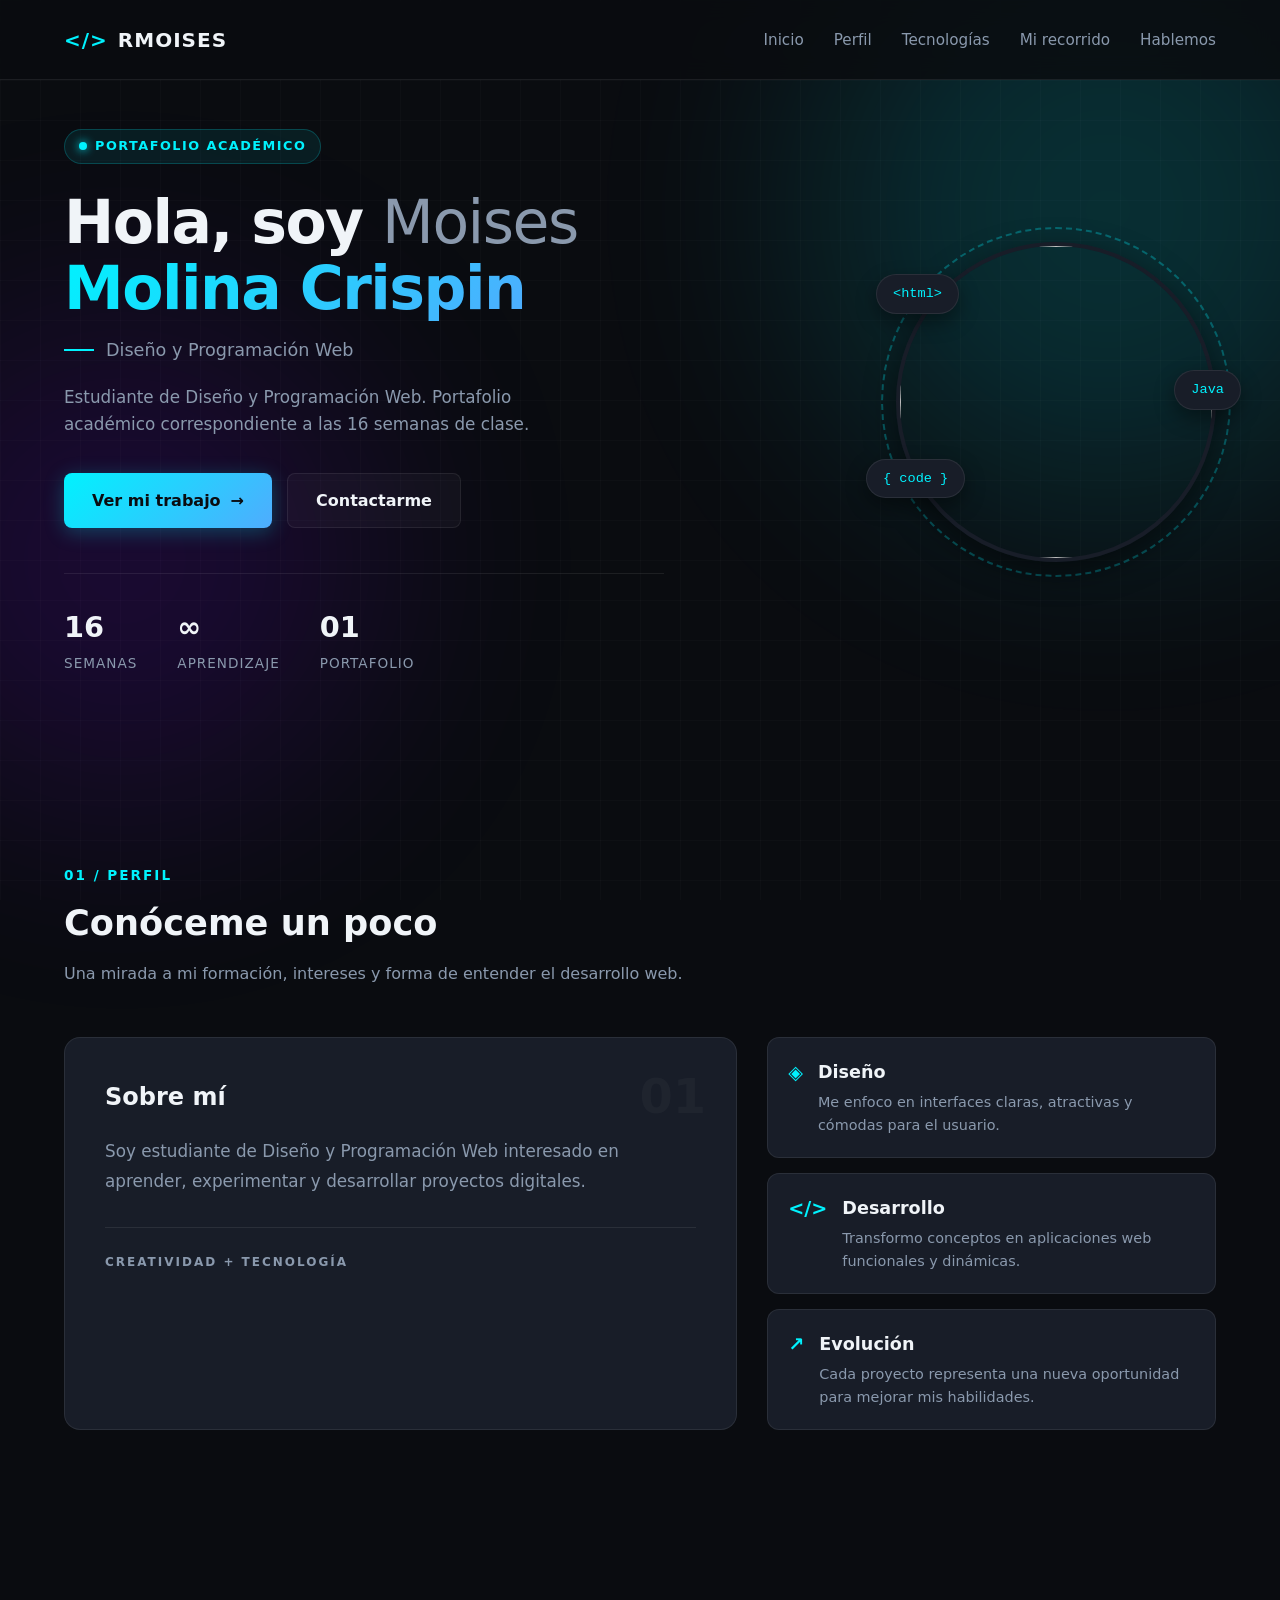
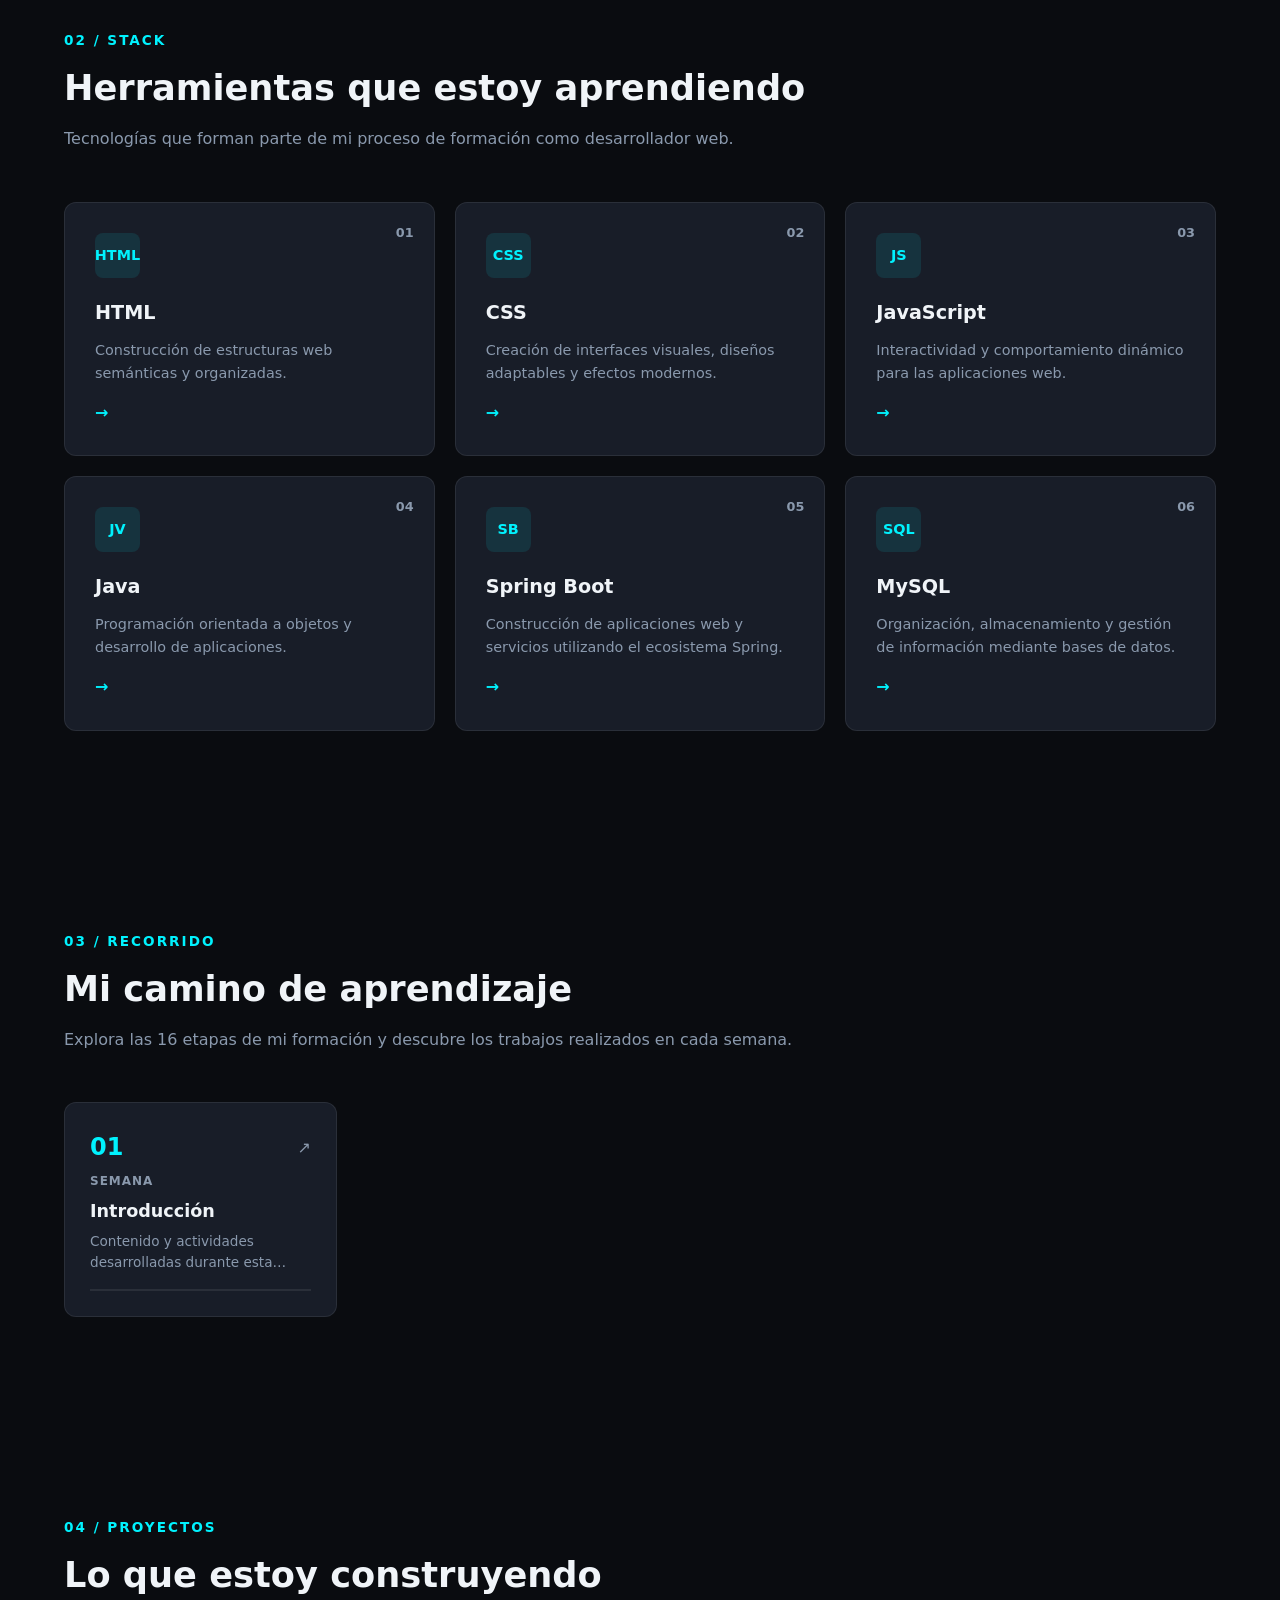
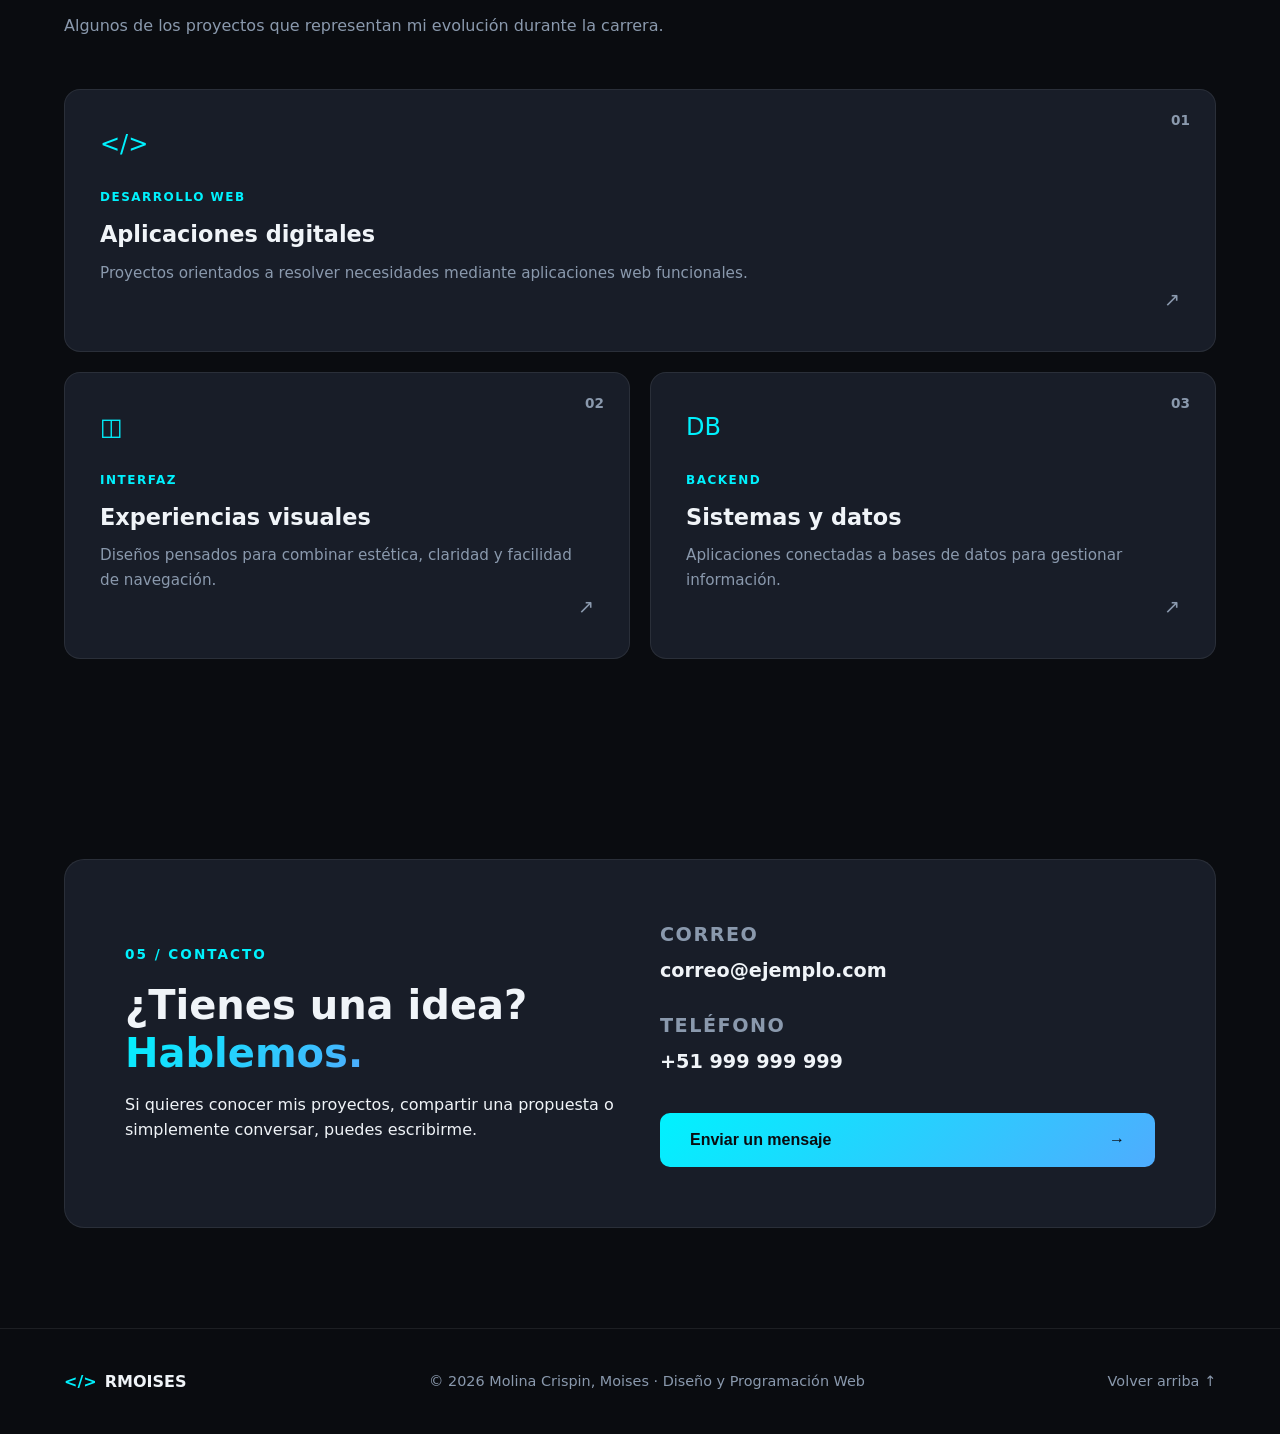
==== src/main/resources/templates/publico/index.html @ b81cd615 "Update index.html" ====
<!DOCTYPE html>
<html lang="es" xmlns:th="http://www.thymeleaf.org">
<head>
    <meta charset="UTF-8">
    <meta name="viewport" content="width=device-width, initial-scale=1.0">
    <title th:text="${perfil.nombre + ' ' + perfil.apellidos + ' | Portafolio'}">Molina Crispin, Moises | Portafolio</title>

    <link rel="stylesheet" th:href="@{/css/publico.css}">

    <style>
        /* ==========================================================================
           1. VARIABLES GLOBALES Y RESET
           ========================================================================== */
        :root {
            --bg-primary: #0a0c10;
            --bg-secondary: #12161f;
            --bg-card: #181d28;
            --accent-color: #00f2fe;
            --accent-gradient: linear-gradient(135deg, #00f2fe 0%, #4facfe 100%);
            --text-main: #f0f4f8;
            --text-muted: #8a99ad;
            --border-color: rgba(255, 255, 255, 0.08);
            --border-hover: rgba(0, 242, 254, 0.3);
            --transition-fast: 0.2s ease;
            --transition-normal: 0.3s ease;
            --font-family: 'Segoe UI', system-ui, -apple-system, sans-serif;
        }

        * {
            margin: 0;
            padding: 0;
            box-sizing: border-box;
            scroll-behavior: smooth;
        }

        body {
            background-color: var(--bg-primary);
            color: var(--text-main);
            font-family: var(--font-family);
            line-height: 1.6;
            overflow-x: hidden;
            position: relative;
        }

        a {
            color: inherit;
            text-decoration: none;
        }

        ul {
            list-style: none;
        }

        /* ==========================================================================
           2. ELEMENTOS DE FONDO Y DECORACIÓN
           ========================================================================== */
        .grid-background {
            position: fixed;
            top: 0;
            left: 0;
            width: 100vw;
            height: 100vh;
            background-image: 
                linear-gradient(to right, rgba(255, 255, 255, 0.02) 1px, transparent 1px),
                linear-gradient(to bottom, rgba(255, 255, 255, 0.02) 1px, transparent 1px);
            background-size: 40px 40px;
            z-index: -2;
            pointer-events: none;
        }

        .background-shape {
            position: fixed;
            border-radius: 50%;
            filter: blur(120px);
            z-index: -1;
            pointer-events: none;
            opacity: 0.15;
        }

        .shape-one {
            top: -10%;
            right: -10%;
            width: 600px;
            height: 600px;
            background: #00f2fe;
        }

        .shape-two {
            bottom: 10%;
            left: -10%;
            width: 500px;
            height: 500px;
            background: #7f00ff;
        }

        /* ==========================================================================
           3. NAVBAR Y NAVEGACIÓN
           ========================================================================== */
        .navbar {
            position: fixed;
            top: 0;
            left: 0;
            width: 100%;
            height: 80px;
            background: rgba(10, 12, 16, 0.85);
            backdrop-filter: blur(12px);
            border-bottom: 1px solid var(--border-color);
            z-index: 1000;
            display: flex;
            align-items: center;
        }

        .navbar-container {
            max-width: 1200px;
            width: 90%;
            margin: 0 auto;
            display: flex;
            justify-content: space-between;
            align-items: center;
        }

        .brand {
            display: flex;
            align-items: center;
            gap: 10px;
            font-weight: 700;
            font-size: 1.25rem;
            letter-spacing: 1px;
        }

        .brand-symbol {
            color: #00f2fe;
            font-weight: 900;
        }

        .brand-name {
            color: var(--text-main);
            transition: var(--transition-fast);
        }

        .brand:hover .brand-name {
            color: #00f2fe;
        }

        .nav-links {
            display: flex;
            gap: 30px;
        }

        .nav-links a {
            font-size: 0.95rem;
            color: var(--text-muted);
            transition: var(--transition-fast);
            position: relative;
            padding: 5px 0;
        }

        .nav-links a:hover {
            color: var(--text-main);
        }

        .nav-links a::after {
            content: '';
            position: absolute;
            bottom: 0;
            left: 0;
            width: 0%;
            height: 2px;
            background: var(--accent-gradient);
            transition: var(--transition-normal);
        }

        .nav-links a:hover::after {
            width: 100%;
        }

        /* ==========================================================================
           4. SECCIÓN HERO / INICIO
           ========================================================================== */
        .hero {
            min-height: 85vh;
            display: flex;
            align-items: center;
            padding-top: 100px;
            padding-bottom: 60px;
            overflow: visible !important;
            position: relative;
        }

        .hero-container {
            max-width: 1200px;
            width: 90%;
            margin: 0 auto;
            display: flex;
            align-items: center;
            justify-content: space-between;
            gap: 40px;
        }

        .hero-content {
            max-width: 600px;
        }

        .hero-label {
            display: inline-flex;
            align-items: center;
            gap: 8px;
            padding: 6px 14px;
            background: rgba(0, 242, 254, 0.08);
            border: 1px solid rgba(0, 242, 254, 0.2);
            border-radius: 20px;
            font-size: 0.8rem;
            font-weight: 600;
            color: #00f2fe;
            letter-spacing: 1.5px;
            margin-bottom: 25px;
        }

        .status-dot {
            width: 8px;
            height: 8px;
            background-color: #00f2fe;
            border-radius: 50%;
            box-shadow: 0 0 10px #00f2fe;
        }

        .hero h1 {
            font-size: clamp(36px, 5vw, 60px);
            line-height: 1.1;
            letter-spacing: -1.5px;
            font-weight: 800;
            margin-bottom: 15px;
            color: var(--text-main);
        }

        .hero h1 span {
            display: inline-block;
            font-weight: 400;
            color: var(--text-muted);
        }

        .hero h1 strong {
            display: inline-block;
            background: var(--accent-gradient);
            -webkit-background-clip: text;
            -webkit-text-fill-color: transparent;
        }

        .hero-role {
            display: flex;
            align-items: center;
            gap: 12px;
            font-size: 1.1rem;
            color: var(--text-muted);
            margin-bottom: 20px;
        }

        .role-line {
            width: 30px;
            height: 2px;
            background: #00f2fe;
        }

        .hero-description {
            font-size: 1.05rem;
            color: var(--text-muted);
            margin-bottom: 35px;
            max-width: 500px;
        }

        .hero-actions {
            display: flex;
            gap: 15px;
            margin-bottom: 45px;
        }

        .btn-main {
            display: inline-flex;
            align-items: center;
            gap: 10px;
            padding: 14px 28px;
            background: var(--accent-gradient);
            color: #0a0c10;
            font-weight: 700;
            border-radius: 8px;
            transition: var(--transition-normal);
            box-shadow: 0 4px 20px rgba(0, 242, 254, 0.25);
        }

        .btn-main:hover {
            transform: translateY(-2px);
            box-shadow: 0 6px 25px rgba(0, 242, 254, 0.4);
        }

        .btn-secondary {
            display: inline-flex;
            align-items: center;
            padding: 14px 28px;
            background: rgba(255, 255, 255, 0.03);
            border: 1px solid var(--border-color);
            color: var(--text-main);
            font-weight: 600;
            border-radius: 8px;
            transition: var(--transition-fast);
        }

        .btn-secondary:hover {
            background: rgba(255, 255, 255, 0.08);
            border-color: var(--border-hover);
        }

        .hero-info {
            display: flex;
            gap: 40px;
            padding-top: 30px;
            border-top: 1px solid var(--border-color);
        }

        .info-number {
            display: block;
            font-size: 1.8rem;
            font-weight: 800;
            color: var(--text-main);
        }

        .info-text {
            font-size: 0.85rem;
            color: var(--text-muted);
            text-transform: uppercase;
            letter-spacing: 1px;
        }

        /* ==========================================================================
           5. HERO VISUAL / FOTO DE PERFIL
           ========================================================================== */
        .hero-visual {
            position: relative;
            display: flex;
            justify-content: center;
            align-items: center;
            transform: translateY(0);
        }

        .profile-container {
            position: relative;
            width: 320px;
            height: 320px;
        }

        .profile-ring {
            position: absolute;
            inset: -15px;
            border: 2px dashed rgba(0, 242, 254, 0.3);
            border-radius: 50%;
            animation: rotateRing 30s linear infinite;
        }

        @keyframes rotateRing {
            from { transform: rotate(0deg); }
            to { transform: rotate(360deg); }
        }

        .profile-image-box {
            width: 100%;
            height: 100%;
            border-radius: 50%;
            overflow: hidden;
            border: 4px solid var(--bg-card);
            box-shadow: 0 10px 30px rgba(0, 0, 0, 0.5);
            position: relative;
        }

        .profile-photo {
            width: 100%;
            height: 100%;
            object-fit: cover;
        }

        .floating-code {
            position: absolute;
            padding: 8px 16px;
            background: var(--bg-card);
            border: 1px solid var(--border-color);
            border-radius: 20px;
            font-family: monospace;
            font-size: 0.85rem;
            color: #00f2fe;
            box-shadow: 0 8px 20px rgba(0,0,0,0.4);
            animation: float 4s ease-in-out infinite;
        }

        .code-one { top: 10%; left: -20px; animation-delay: 0s; }
        .code-two { bottom: 20%; left: -30px; animation-delay: 1.3s; }
        .code-three { top: 40%; right: -25px; animation-delay: 2.5s; }

        @keyframes float {
            0%, 100% { transform: translateY(0); }
            50% { transform: translateY(-10px); }
        }

        /* ==========================================================================
           6. SECCIÓN SOBRE MÍ
           ========================================================================== */
        .about-section {
            padding: 100px 0;
            max-width: 1200px;
            width: 90%;
            margin: 0 auto;
        }

        .section-heading {
            margin-bottom: 50px;
        }

        .section-tag {
            font-size: 0.85rem;
            font-weight: 700;
            color: #00f2fe;
            letter-spacing: 2px;
            display: block;
            margin-bottom: 8px;
        }

        .section-heading h2 {
            font-size: 2.2rem;
            font-weight: 800;
            margin-bottom: 10px;
        }

        .section-heading p {
            color: var(--text-muted);
            font-size: 1rem;
        }

        .about-layout {
            display: grid;
            grid-template-columns: 1.2fr 0.8fr;
            gap: 30px;
        }

        .about-main-card {
            background: var(--bg-card);
            border: 1px solid var(--border-color);
            border-radius: 16px;
            padding: 40px;
            position: relative;
        }

        .card-number {
            font-size: 3rem;
            font-weight: 900;
            color: rgba(255, 255, 255, 0.03);
            position: absolute;
            top: 20px;
            right: 30px;
        }

        .about-main-card h3 {
            font-size: 1.5rem;
            margin-bottom: 20px;
            color: var(--text-main);
        }

        .about-main-card p {
            color: var(--text-muted);
            font-size: 1.05rem;
            line-height: 1.8;
            margin-bottom: 30px;
        }

        .card-line {
            height: 1px;
            background: var(--border-color);
            margin-bottom: 20px;
        }

        .card-caption {
            font-size: 0.75rem;
            letter-spacing: 2px;
            color: var(--text-muted);
            font-weight: 700;
        }

        .about-side {
            display: flex;
            flex-direction: column;
            gap: 15px;
        }

        .mini-card {
            background: var(--bg-card);
            border: 1px solid var(--border-color);
            border-radius: 12px;
            padding: 20px;
            display: flex;
            gap: 15px;
            align-items: flex-start;
            transition: var(--transition-fast);
        }

        .mini-card:hover {
            border-color: var(--border-hover);
            transform: translateX(5px);
        }

        .mini-icon {
            color: #00f2fe;
            font-weight: bold;
            font-size: 1.2rem;
        }

        .mini-card h3 {
            font-size: 1.1rem;
            margin-bottom: 5px;
        }

        .mini-card p {
            font-size: 0.9rem;
            color: var(--text-muted);
        }

        /* ==========================================================================
           7. SECCIÓN HABILIDADES / TECNOLOGÍAS
           ========================================================================== */
        .skills-section {
            padding: 100px 0;
            max-width: 1200px;
            width: 90%;
            margin: 0 auto;
        }

        .skills-grid {
            display: grid;
            grid-template-columns: repeat(auto-fit, minmax(280px, 1fr));
            gap: 20px;
        }

        .skill-card {
            background: var(--bg-card);
            border: 1px solid var(--border-color);
            border-radius: 12px;
            padding: 30px;
            position: relative;
            transition: var(--transition-normal);
        }

        .skill-card:hover {
            border-color: var(--border-hover);
            transform: translateY(-5px);
        }

        .skill-index {
            position: absolute;
            top: 20px;
            right: 20px;
            font-size: 0.8rem;
            color: var(--text-muted);
            font-weight: 700;
        }

        .skill-icon {
            width: 45px;
            height: 45px;
            background: rgba(0, 242, 254, 0.1);
            color: #00f2fe;
            border-radius: 8px;
            display: flex;
            align-items: center;
            justify-content: center;
            font-weight: 800;
            font-size: 0.9rem;
            margin-bottom: 20px;
        }

        .skill-card h3 {
            font-size: 1.2rem;
            margin-bottom: 10px;
        }

        .skill-card p {
            font-size: 0.9rem;
            color: var(--text-muted);
            margin-bottom: 15px;
        }

        .skill-arrow {
            color: #00f2fe;
            font-weight: bold;
            display: inline-block;
            transition: var(--transition-fast);
        }

        .skill-card:hover .skill-arrow {
            transform: translateX(5px);
        }

        /* ==========================================================================
           8. SECCIÓN RECORRIDO / SEMANAS
           ========================================================================== */
        .journey-section {
            padding: 100px 0;
            max-width: 1200px;
            width: 90%;
            margin: 0 auto;
        }

        .journey-grid {
            display: grid;
            grid-template-columns: repeat(auto-fill, minmax(250px, 1fr));
            gap: 20px;
        }

        .journey-card {
            background: var(--bg-card);
            border: 1px solid var(--border-color);
            border-radius: 12px;
            padding: 25px;
            display: flex;
            flex-direction: column;
            justify-content: space-between;
            min-height: 180px;
            transition: var(--transition-normal);
        }

        .journey-card:hover {
            border-color: var(--border-hover);
            background: var(--bg-secondary);
            transform: translateY(-3px);
        }

        .journey-top {
            display: flex;
            justify-content: space-between;
            align-items: center;
        }

        .journey-number {
            font-size: 1.5rem;
            font-weight: 800;
            color: #00f2fe;
        }

        .journey-arrow {
            color: var(--text-muted);
            transition: var(--transition-fast);
        }

        .journey-card:hover .journey-arrow {
            color: var(--text-main);
            transform: translate(2px, -2px);
        }

        .journey-content span {
            font-size: 0.75rem;
            color: var(--text-muted);
            letter-spacing: 1px;
            font-weight: 700;
        }

        .journey-content h3 {
            font-size: 1.1rem;
            margin: 5px 0;

        }

        .journey-content p {
            font-size: 0.85rem;
            color: var(--text-muted);
            display: -webkit-box;
            -webkit-line-clamp: 2;
            -webkit-box-orient: vertical;
            overflow: hidden;
        }

        .journey-line {
            height: 2px;
            width: 100%;
            background: var(--border-color);
            margin-top: 15px;
            transition: var(--transition-normal);
        }

        .journey-card:hover .journey-line {
            background: var(--accent-gradient);
        }

        /* ==========================================================================
           9. SECCIÓN PROYECTOS
           ========================================================================== */
        .projects-section {
            padding: 100px 0;
            max-width: 1200px;
            width: 90%;
            margin: 0 auto;
        }

        .projects-grid {
            display: grid;
            grid-template-columns: repeat(2, 1fr);
            gap: 20px;
        }

        .project-card {
            background: var(--bg-card);
            border: 1px solid var(--border-color);
            border-radius: 16px;
            padding: 35px;
            position: relative;
            display: flex;
            flex-direction: column;
            justify-content: space-between;
            min-height: 220px;
            transition: var(--transition-normal);
        }

        .project-large {
            grid-column: span 2;
        }

        .project-card:hover {
            border-color: var(--border-hover);
        }

        .project-number {
            position: absolute;
            top: 20px;
            right: 25px;
            font-size: 0.85rem;
            color: var(--text-muted);
            font-weight: 700;
        }

        .project-icon {
            font-size: 1.5rem;
            color: #00f2fe;
            margin-bottom: 20px;
        }

        .project-content span {
            font-size: 0.75rem;
            color: #00f2fe;
            letter-spacing: 1.5px;
            font-weight: 700;
        }

        .project-content h3 {
            font-size: 1.4rem;
            margin: 8px 0;
        }

        .project-content p {
            color: var(--text-muted);
            font-size: 0.95rem;
        }

        .project-symbol {
            align-self: flex-end;
            font-size: 1.2rem;
            color: var(--text-muted);
            transition: var(--transition-fast);
        }

        .project-card:hover .project-symbol {
            color: #00f2fe;
            transform: translate(3px, -3px);
        }

        /* ==========================================================================
           10. SECCIÓN CONTACTO
           ========================================================================== */
        .contact-section {
            padding: 100px 0;
            max-width: 1200px;
            width: 90%;
            margin: 0 auto;
        }

        .contact-container {
            background: var(--bg-card);
            border: 1px solid var(--border-color);
            border-radius: 20px;
            padding: 60px;
            display: grid;
            grid-template-columns: 1fr 1fr;
            gap: 40px;
            align-items: center;
        }

        .contact-heading h2 {
            font-size: 2.5rem;
            line-height: 1.2;
            margin: 15px 0;
        }

        .contact-heading h2 strong {
            background: var(--accent-gradient);
            -webkit-background-clip: text;
            -webkit-text-fill-color: transparent;
        }

        .contact-details {
            display: flex;
            flex-direction: column;
            gap: 25px;
        }

        .contact-item {
            display: flex;
            flex-direction: column;
            gap: 5px;
        }

        .contact-label {
            font-size: 0.75rem;
            color: var(--text-muted);
            letter-spacing: 1.5px;
            font-weight: 700;
        }

        .contact-item a, .contact-item span {
            font-size: 1.2rem;
            font-weight: 600;
        }

        .contact-item a:hover {
            color: #00f2fe;
        }

        .contact-button {
            display: inline-flex;
            align-items: center;
            justify-content: space-between;
            padding: 18px 30px;
            background: var(--accent-gradient);
            border: none;
            border-radius: 10px;
            color: #0a0c10;
            font-size: 1rem;
            font-weight: 700;
            cursor: pointer;
            transition: var(--transition-normal);
            margin-top: 10px;
        }

        .contact-button:hover {
            transform: translateY(-2px);
            box-shadow: 0 8px 25px rgba(0, 242, 254, 0.3);
        }

        /* ==========================================================================
           11. MODAL DE CONTACTO
           ========================================================================== */
        .modal-overlay {
            position: fixed;
            inset: 0;
            background: rgba(10, 12, 16, 0.85);
            backdrop-filter: blur(8px);
            display: flex;
            align-items: center;
            justify-content: center;
            z-index: 2000;
            opacity: 0;
            pointer-events: none;
            transition: var(--transition-normal);
        }

        .modal-overlay.active {
            opacity: 1;
            pointer-events: all;
        }

        .modal-contacto {
            background: var(--bg-card);
            border: 1px solid var(--border-color);
            border-radius: 20px;
            padding: 40px;
            width: 100%;
            max-width: 500px;
            position: relative;
            transform: translateY(20px);
            transition: var(--transition-normal);
        }

        .modal-overlay.active .modal-contacto {
            transform: translateY(0);
        }

        .modal-close {
            position: absolute;
            top: 20px;
            right: 20px;
            background: transparent;
            border: none;
            color: var(--text-muted);
            font-size: 1.8rem;
            cursor: pointer;
            transition: var(--transition-fast);
        }

        .modal-close:hover {
            color: var(--text-main);
        }

        .modal-header {
            margin-bottom: 25px;
        }

        .modal-number {
            font-size: 0.75rem;
            color: #00f2fe;
            letter-spacing: 1.5px;
            font-weight: 700;
        }

        .modal-header h2 {
            font-size: 1.8rem;
            margin: 5px 0;
        }

        .modal-header p {
            font-size: 0.9rem;
            color: var(--text-muted);
        }

        .form-group {
            margin-bottom: 20px;
        }

        .form-group label {
            display: block;
            font-size: 0.85rem;
            color: var(--text-muted);
            margin-bottom: 8px;
        }

        .form-group input, .form-group textarea {
            width: 100%;
            padding: 12px 16px;
            background: var(--bg-secondary);
            border: 1px solid var(--border-color);
            border-radius: 8px;
            color: var(--text-main);
            font-family: inherit;
            font-size: 0.95rem;
            outline: none;
            transition: var(--transition-fast);
        }

        .form-group input:focus, .form-group textarea:focus {
            border-color: #00f2fe;
        }

        .form-group textarea {
            height: 120px;
            resize: vertical;
        }

        .modal-buttons {
            display: flex;
            gap: 15px;
            justify-content: flex-end;
            margin-top: 30px;
        }

        .btn-cancel {
            padding: 12px 24px;
            background: transparent;
            border: 1px solid var(--border-color);
            color: var(--text-muted);
            border-radius: 8px;
            cursor: pointer;
            font-weight: 600;
        }

        .btn-send {
            padding: 12px 24px;
            background: var(--accent-gradient);
            border: none;
            color: #0a0c10;
            border-radius: 8px;
            cursor: pointer;
            font-weight: 700;
            display: flex;
            align-items: center;
            gap: 8px;
        }

        /* ==========================================================================
           12. FOOTER
           ========================================================================== */
        .footer {
            border-top: 1px solid var(--border-color);
            padding: 40px 0;
            background: var(--bg-primary);
        }

        .footer-container {
            max-width: 1200px;
            width: 90%;
            margin: 0 auto;
            display: flex;
            justify-content: space-between;
            align-items: center;
        }

        .footer-brand {
            display: flex;
            align-items: center;
            gap: 8px;
            font-weight: 700;
        }

        .footer p {
            color: var(--text-muted);
            font-size: 0.9rem;
        }

        .footer-top {
            color: var(--text-muted);
            font-size: 0.9rem;
            transition: var(--transition-fast);
        }

        .footer-top:hover {
            color: #00f2fe;
        }

        /* ==========================================================================
           13. MEDIA QUERIES ADICIONALES
           ========================================================================== */
        @media (max-width: 992px) {
            .hero {
                padding-top: 120px !important;
                padding-bottom: 40px !important;
                min-height: auto !important;
            }

            .hero-container {
                flex-direction: column !important;
                text-align: center !important;
                gap: 35px !important;
            }

            .hero-content {
                display: flex !important;
                flex-direction: column !important;
                align-items: center !important;
                width: 100% !important;
            }

            .hero-role,
            .hero-actions,
            .hero-info {
                justify-content: center !important;
                width: 100% !important;
            }

            .hero-visual {
                margin-top: 10px !important;
                transform: translateY(0) !important;
                width: 100% !important;
                display: flex !important;
                justify-content: center !important;
            }

            .profile-container {
                transform: scale(0.85) !important;
            }

            .about-layout,
            .contact-container {
                grid-template-columns: 1fr;
            }

            .projects-grid {
                grid-template-columns: 1fr;
            }

            .project-large {
                grid-column: span 1;
            }
        }

        @media (max-width: 500px) {
            .profile-container {
                transform: scale(0.70) !important;
            }

            .nav-links {
                display: none;
            }

            .hero-info {
                gap: 20px;
            }

            .footer-container {
                flex-direction: column;
                gap: 20px;
                text-align: center;
            }
        }
    </style>
</head>
<body>

<!-- FONDO DECORATIVO -->
<div class="background-shape shape-one"></div>
<div class="background-shape shape-two"></div>
<div class="grid-background"></div>

<!-- NAVEGACIÓN -->
<header class="navbar">
    <div class="navbar-container">
        <a href="#inicio" class="brand">
            <span class="brand-symbol">&lt;/&gt;</span>
            <span class="brand-name">RMOISES</span>
        </a>

        <nav>
            <ul class="nav-links">
                <li><a href="#inicio">Inicio</a></li>
                <li><a href="#sobre-mi">Perfil</a></li>
                <li><a href="#habilidades">Tecnologías</a></li>
                <li><a href="#semanas">Mi recorrido</a></li>
                <li><a href="#contacto">Hablemos</a></li>
            </ul>
        </nav>
    </div>
</header>

<!-- INICIO / HERO -->
<section class="hero" id="inicio">
    <div class="hero-container">

        <!-- TEXTO PRINCIPAL -->
        <div class="hero-content">
            <div class="hero-label">
                <span class="status-dot"></span>
                PORTAFOLIO ACADÉMICO
            </div>

            <h1>
                Hola, soy
                <span th:text="${perfil.nombre}">Moises</span>
                <strong th:text="${perfil.apellidos}">Molina Crispin</strong>
            </h1>

            <div class="hero-role">
                <span class="role-line"></span>
                <span th:text="${perfil.carrera}">Diseño y Programación Web</span>
            </div>

            <p class="hero-description" th:text="${perfil.descripcion}">
                Estudiante de Diseño y Programación Web. Portafolio académico correspondiente a las 16 semanas de clase.
            </p>

            <div class="hero-actions">
                <a href="#semanas" class="btn-main">
                    Ver mi trabajo <span>→</span>
                </a>
                <a href="#contacto" class="btn-secondary">
                    Contactarme
                </a>
            </div>

            <!-- PEQUEÑOS DATOS -->
            <div class="hero-info">
                <div>
                    <span class="info-number">16</span>
                    <span class="info-text">Semanas</span>
                </div>
                <div>
                    <span class="info-number">∞</span>
                    <span class="info-text">Aprendizaje</span>
                </div>
                <div>
                    <span class="info-number">01</span>
                    <span class="info-text">Portafolio</span>
                </div>
            </div>
        </div>

        <!-- FOTO -->
        <div class="hero-visual">
            <div class="visual-decoration decoration-one"></div>
            <div class="visual-decoration decoration-two"></div>

            <div class="profile-container">
                <div class="profile-ring"></div>

                <div class="profile-image-box">
                    <!-- Si tiene foto en Cloudinary (empieza con http) -->
                    <img class="profile-photo"
                         th:if="${perfil.foto != null and !perfil.foto.isEmpty() and #strings.startsWith(perfil.foto, 'http')}"
                         th:src="${perfil.foto}"
                         th:alt="${perfil.nombre + ' ' + perfil.apellidos}">

                    <!-- Si tiene foto guardada localmente (nombre de archivo) -->
                    <img class="profile-photo"
                         th:if="${perfil.foto != null and !perfil.foto.isEmpty() and !#strings.startsWith(perfil.foto, 'http')}"
                         th:src="@{'/publico/imagen/' + ${perfil.foto}}"
                         th:alt="${perfil.nombre + ' ' + perfil.apellidos}">

                    <!-- Si no tiene foto -->
                    <img class="profile-photo"
                         th:if="${perfil.foto == null or perfil.foto.isEmpty()}"
                         th:src="@{/images/image_369f5f.jpg}"
                         alt="Foto de perfil">
                </div>

                <div class="floating-code code-one">&lt;html&gt;</div>
                <div class="floating-code code-two">{ code }</div>
                <div class="floating-code code-three">Java</div>
            </div>
        </div>

    </div>
</section>

<!-- SOBRE MÍ -->
<section class="about-section" id="sobre-mi">
    <div class="section-heading">
        <span class="section-tag">01 / PERFIL</span>
        <h2>Conóceme un poco</h2>
        <p>Una mirada a mi formación, intereses y forma de entender el desarrollo web.</p>
    </div>

    <div class="about-layout">
        <!-- DESCRIPCIÓN PRINCIPAL -->
        <div class="about-main-card">
            <div class="card-number">01</div>
            <h3>Sobre mí</h3>
            <p th:text="${perfil.sobreMi}">
                Soy estudiante de Diseño y Programación Web interesado en aprender, experimentar y desarrollar proyectos digitales.
            </p>
            <div class="card-line"></div>
            <span class="card-caption">CREATIVIDAD + TECNOLOGÍA</span>
        </div>

        <!-- TARJETAS -->
        <div class="about-side">
            <div class="mini-card">
                <span class="mini-icon">◈</span>
                <div>
                    <h3>Diseño</h3>
                    <p>Me enfoco en interfaces claras, atractivas y cómodas para el usuario.</p>
                </div>
            </div>

            <div class="mini-card">
                <span class="mini-icon">&lt;/&gt;</span>
                <div>
                    <h3>Desarrollo</h3>
                    <p>Transformo conceptos en aplicaciones web funcionales y dinámicas.</p>
                </div>
            </div>

            <div class="mini-card">
                <span class="mini-icon">↗</span>
                <div>
                    <h3>Evolución</h3>
                    <p>Cada proyecto representa una nueva oportunidad para mejorar mis habilidades.</p>
                </div>
            </div>
        </div>
    </div>
</section>

<!-- TECNOLOGÍAS -->
<section class="skills-section" id="habilidades">
    <div class="section-heading">
        <span class="section-tag">02 / STACK</span>
        <h2>Herramientas que estoy aprendiendo</h2>
        <p>Tecnologías que forman parte de mi proceso de formación como desarrollador web.</p>
    </div>

    <div class="skills-grid">
        <div class="skill-card">
            <span class="skill-index">01</span>
            <div class="skill-icon">HTML</div>
            <h3>HTML</h3>
            <p>Construcción de estructuras web semánticas y organizadas.</p>
            <span class="skill-arrow">→</span>
        </div>

        <div class="skill-card">
            <span class="skill-index">02</span>
            <div class="skill-icon">CSS</div>
            <h3>CSS</h3>
            <p>Creación de interfaces visuales, diseños adaptables y efectos modernos.</p>
            <span class="skill-arrow">→</span>
        </div>

        <div class="skill-card">
            <span class="skill-index">03</span>
            <div class="skill-icon">JS</div>
            <h3>JavaScript</h3>
            <p>Interactividad y comportamiento dinámico para las aplicaciones web.</p>
            <span class="skill-arrow">→</span>
        </div>

        <div class="skill-card">
            <span class="skill-index">04</span>
            <div class="skill-icon">JV</div>
            <h3>Java</h3>
            <p>Programación orientada a objetos y desarrollo de aplicaciones.</p>
            <span class="skill-arrow">→</span>
        </div>

        <div class="skill-card">
            <span class="skill-index">05</span>
            <div class="skill-icon">SB</div>
            <h3>Spring Boot</h3>
            <p>Construcción de aplicaciones web y servicios utilizando el ecosistema Spring.</p>
            <span class="skill-arrow">→</span>
        </div>

        <div class="skill-card">
            <span class="skill-index">06</span>
            <div class="skill-icon">SQL</div>
            <h3>MySQL</h3>
            <p>Organización, almacenamiento y gestión de información mediante bases de datos.</p>
            <span class="skill-arrow">→</span>
        </div>
    </div>
</section>

<!-- SEMANAS -->
<section class="journey-section" id="semanas">
    <div class="section-heading">
        <span class="section-tag">03 / RECORRIDO</span>
        <h2>Mi camino de aprendizaje</h2>
        <p>Explora las 16 etapas de mi formación y descubre los trabajos realizados en cada semana.</p>
    </div>

    <div class="journey-grid">
        <a th:each="semana : ${semanas}" th:href="@{/semana/{id}(id=${semana.id})}" class="journey-card">
            <div class="journey-top">
                <span class="journey-number" th:text="${#numbers.formatInteger(semana.numero, 2)}">01</span>
                <span class="journey-arrow">↗</span>
            </div>
            <div class="journey-content">
                <span>SEMANA</span>
                <h3 th:text="${semana.titulo}">Introducción</h3>
                <p th:text="${semana.descripcion}">Contenido y actividades desarrolladas durante esta etapa.</p>
            </div>
            <div class="journey-line"></div>
        </a>
    </div>
</section>

<!-- PROYECTOS -->
<section class="projects-section">
    <div class="section-heading">
        <span class="section-tag">04 / PROYECTOS</span>
        <h2>Lo que estoy construyendo</h2>
        <p>Algunos de los proyectos que representan mi evolución durante la carrera.</p>
    </div>

    <div class="projects-grid">
        <article class="project-card project-large">
            <div class="project-number">01</div>
            <div class="project-icon">&lt;/&gt;</div>
            <div class="project-content">
                <span>DESARROLLO WEB</span>
                <h3>Aplicaciones digitales</h3>
                <p>Proyectos orientados a resolver necesidades mediante aplicaciones web funcionales.</p>
            </div>
            <span class="project-symbol">↗</span>
        </article>

        <article class="project-card">
            <div class="project-number">02</div>
            <div class="project-icon">◫</div>
            <div class="project-content">
                <span>INTERFAZ</span>
                <h3>Experiencias visuales</h3>
                <p>Diseños pensados para combinar estética, claridad y facilidad de navegación.</p>
            </div>
            <span class="project-symbol">↗</span>
        </article>

        <article class="project-card">
            <div class="project-number">03</div>
            <div class="project-icon">DB</div>
            <div class="project-content">
                <span>BACKEND</span>
                <h3>Sistemas y datos</h3>
                <p>Aplicaciones conectadas a bases de datos para gestionar información.</p>
            </div>
            <span class="project-symbol">↗</span>
        </article>
    </div>
</section>

<!-- CONTACTO -->
<section class="contact-section" id="contacto">
    <div class="contact-container">
        <div class="contact-heading">
            <span class="section-tag">05 / CONTACTO</span>
            <h2>¿Tienes una idea? <strong>Hablemos.</strong></h2>
            <p>Si quieres conocer mis proyectos, compartir una propuesta o simplemente conversar, puedes escribirme.</p>
        </div>

        <div class="contact-details">
            <!-- CORREO -->
            <div class="contact-item" th:if="${perfil.correo != null and !perfil.correo.isEmpty()}">
                <span class="contact-label">CORREO</span>
                <a th:href="'mailto:' + ${perfil.correo}" th:text="${perfil.correo}">correo@ejemplo.com</a>
            </div>

            <!-- TELÉFONO -->
            <div class="contact-item" th:if="${perfil.telefono != null and !perfil.telefono.isEmpty()}">
                <span class="contact-label">TELÉFONO</span>
                <span th:text="${perfil.telefono}">+51 999 999 999</span>
            </div>

            <button type="button" id="btnAbrirMensaje" class="contact-button">
                <span>Enviar un mensaje</span>
                <strong>→</strong>
            </button>
        </div>
    </div>
</section>

<!-- MODAL DE CONTACTO -->
<div id="modalMensaje" class="modal-overlay">
    <div class="modal-contacto">
        <button type="button" id="btnCerrarMensaje" class="modal-close" aria-label="Cerrar">×</button>

        <div class="modal-header">
            <span class="modal-number">CONTACTO</span>
            <div class="modal-icon">↗</div>
            <h2>Escríbeme</h2>
            <p>Déjame tus datos y tu mensaje. Revisaré tu solicitud y responderé lo antes posible.</p>
        </div>

        <form id="formularioContacto" th:action="@{/mensaje/enviar}" method="post">
            <div class="form-group">
                <label for="nombre">Nombre completo</label>
                <input type="text" id="nombre" name="nombre" placeholder="Tu nombre" required>
            </div>

            <div class="form-group">
                <label for="correo">Correo electrónico</label>
                <input type="email" id="correo" name="correo" placeholder="tu@email.com" required>
            </div>

            <div class="form-group">
                <label for="asunto">Asunto</label>
                <input type="text" id="asunto" name="asunto" placeholder="Motivo del mensaje" required>
            </div>

            <div class="form-group">
                <label for="mensaje">Mensaje</label>
                <textarea id="mensaje" name="mensaje" placeholder="Cuéntame qué tienes en mente..." required></textarea>
            </div>

            <div class="modal-buttons">
                <button type="button" id="btnCancelarMensaje" class="btn-cancel">Cancelar</button>
                <button type="submit" class="btn-send">
                    Enviar mensaje <span>→</span>
                </button>
            </div>
        </form>
    </div>
</div>

<!-- FOOTER -->
<footer class="footer">
    <div class="footer-container">
        <div class="footer-brand">
            <span class="brand-symbol">&lt;/&gt;</span>
            <span>RMOISES</span>
        </div>

        <p>
            © 2026
            <span th:text="${perfil.nombre + ' ' + perfil.apellidos}">Molina Crispin, Moises</span> ·
            <span th:text="${perfil.carrera}">Diseño y Programación Web</span>
        </p>

        <a href="#inicio" class="footer-top">Volver arriba ↑</a>
    </div>
</footer>

<!-- JAVASCRIPT -->
<script th:src="@{/js/publico.js}"></script>

</body>
</html>
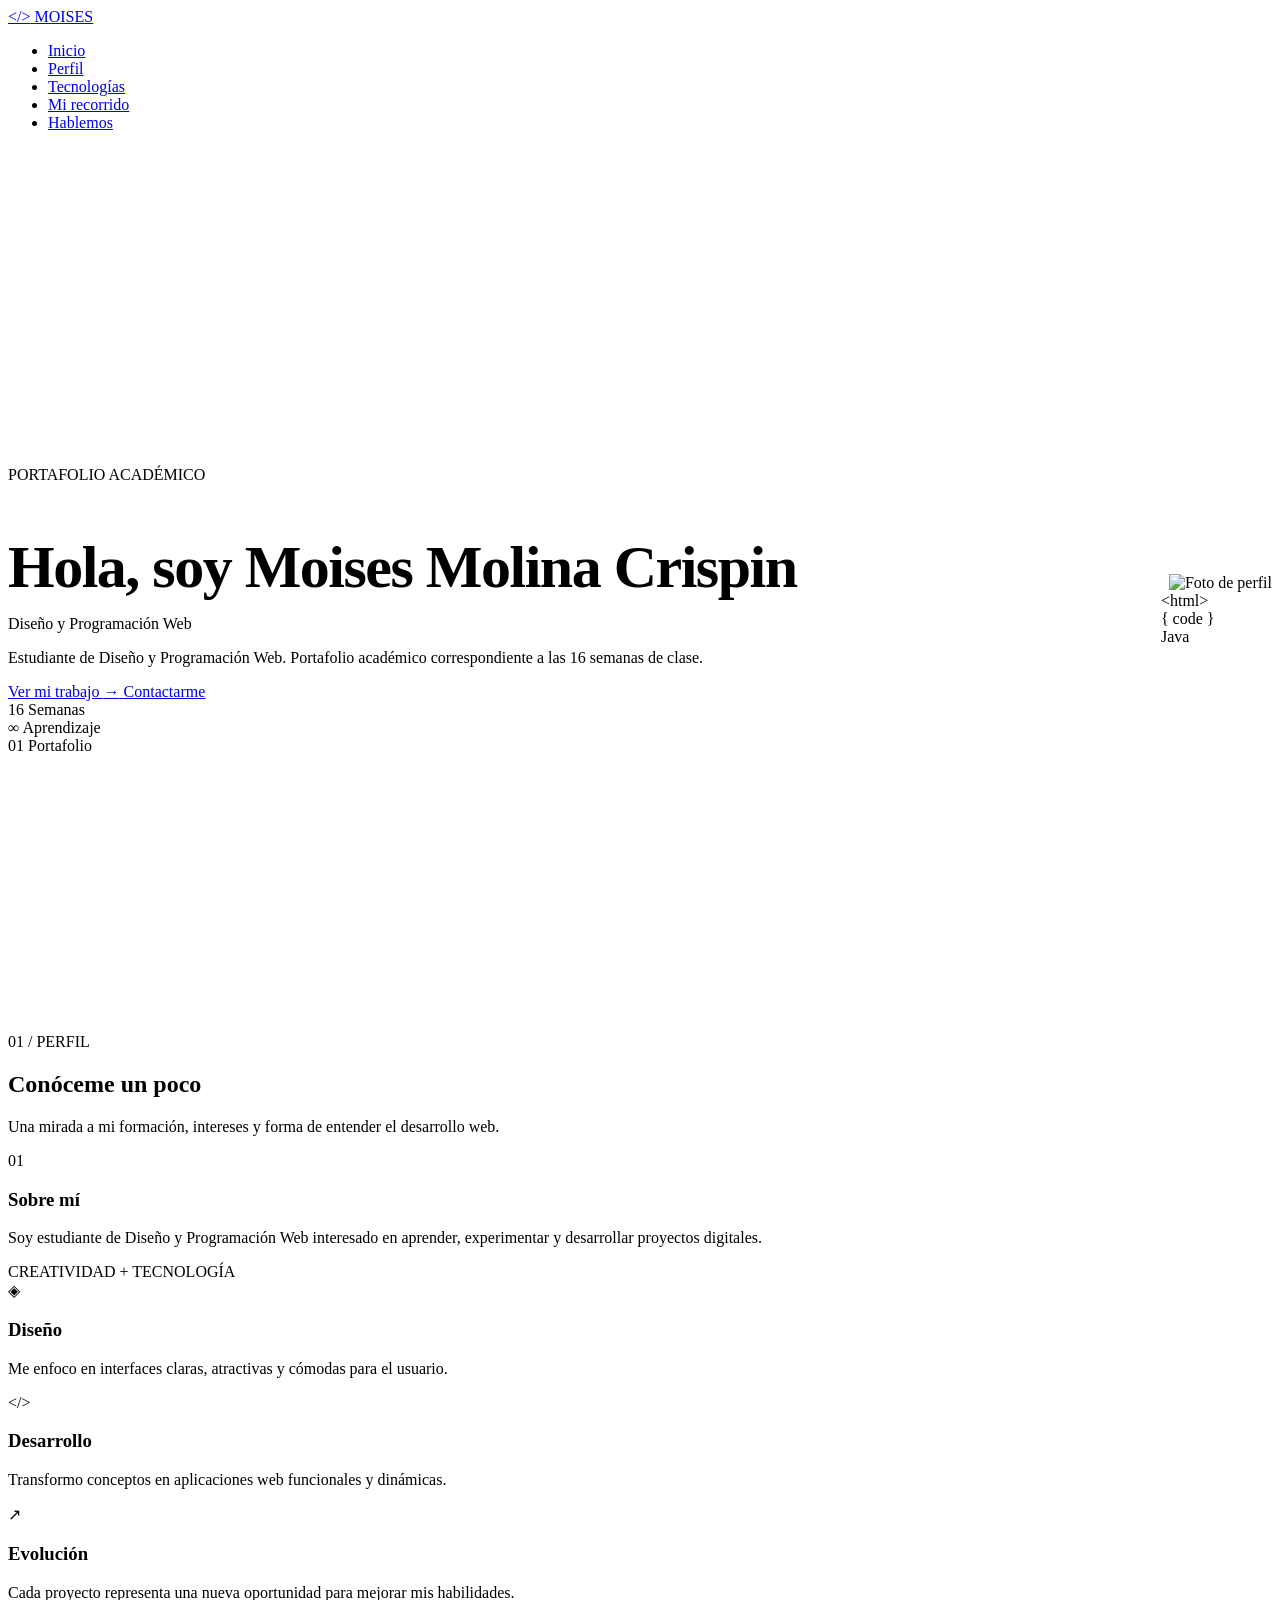
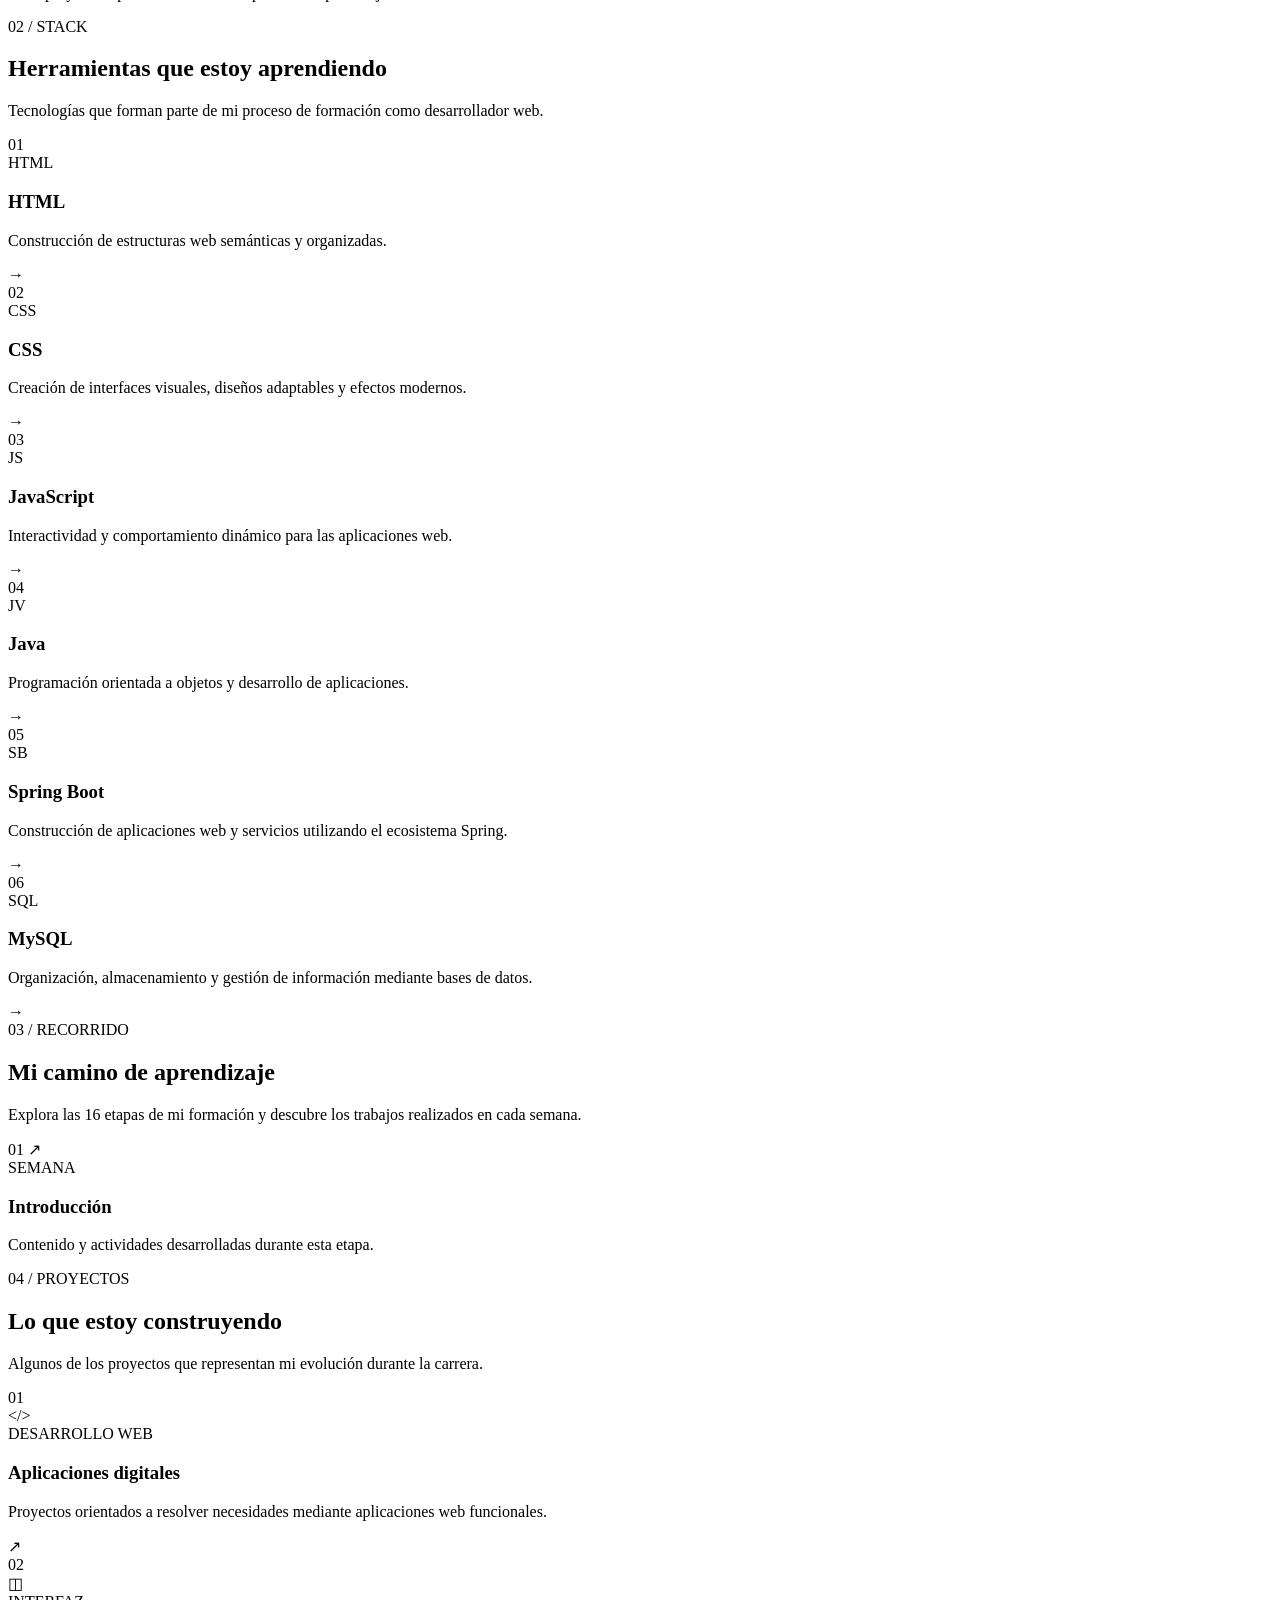
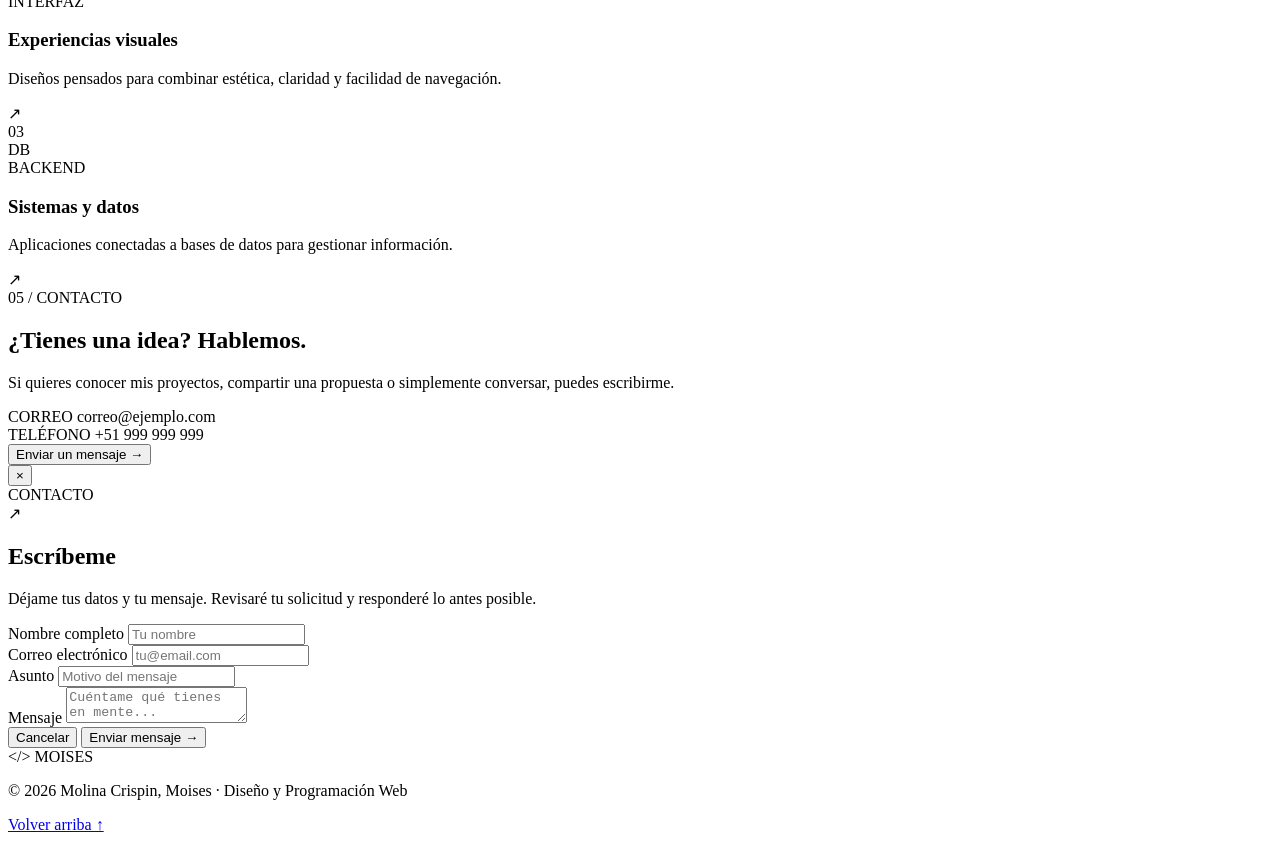
==== commit 2f8487fc: "Update index.html" ====
--- a/src/main/resources/templates/publico/index.html
+++ b/src/main/resources/templates/publico/index.html
@@ -1,1492 +1,2469 @@
 <!DOCTYPE html>
-<html lang="es" xmlns:th="http://www.thymeleaf.org">
+
+<html lang="es"
+
+      xmlns:th="http://www.thymeleaf.org">
+
+
+
 <head>
+
+
+
     <meta charset="UTF-8">
-    <meta name="viewport" content="width=device-width, initial-scale=1.0">
-    <title th:text="${perfil.nombre + ' ' + perfil.apellidos + ' | Portafolio'}">Molina Crispin, Moises | Portafolio</title>
-
-    <link rel="stylesheet" th:href="@{/css/publico.css}">
+
+
+
+    <meta name="viewport"
+
+          content="width=device-width, initial-scale=1.0">
+
+
+
+    <title th:text="${perfil.nombre + ' ' + perfil.apellidos + ' | Portafolio'}">
+
+        Molina Crispin, Moises | Portafolio
+
+    </title>
+
+
+
+    <link rel="stylesheet"
+
+          th:href="@{/css/publico.css}">
+
+
+
+    <!-- Ajustes perfectos para centrar verticalmente y evitar cortes arriba o abajo -->
 
     <style>
-        /* ==========================================================================
-           1. VARIABLES GLOBALES Y RESET
-           ========================================================================== */
-        :root {
-            --bg-primary: #0a0c10;
-            --bg-secondary: #12161f;
-            --bg-card: #181d28;
-            --accent-color: #00f2fe;
-            --accent-gradient: linear-gradient(135deg, #00f2fe 0%, #4facfe 100%);
-            --text-main: #f0f4f8;
-            --text-muted: #8a99ad;
-            --border-color: rgba(255, 255, 255, 0.08);
-            --border-hover: rgba(0, 242, 254, 0.3);
-            --transition-fast: 0.2s ease;
-            --transition-normal: 0.3s ease;
-            --font-family: 'Segoe UI', system-ui, -apple-system, sans-serif;
+
+        .hero {
+
+            min-height: 85vh;
+
+            display: flex;
+
+            align-items: center;
+
+            padding-top: 80px;
+
+            padding-bottom: 40px;
+
+            overflow: visible !important;
+
         }
 
-        * {
-            margin: 0;
-            padding: 0;
-            box-sizing: border-box;
-            scroll-behavior: smooth;
+        .hero-container {
+
+            display: flex;
+
+            align-items: center;
+
+            justify-content: space-between;
+
+            width: 100%;
+
         }
 
-        body {
-            background-color: var(--bg-primary);
-            color: var(--text-main);
-            font-family: var(--font-family);
-            line-height: 1.6;
-            overflow-x: hidden;
+        .hero-visual {
+
+            display: flex;
+
+            justify-content: center;
+
+            align-items: center;
+
+            transform: translateY(0);
+
+        }
+
+        .profile-container {
+
             position: relative;
+
         }
 
-        a {
-            color: inherit;
-            text-decoration: none;
+        .hero h1 {
+
+            font-size: clamp(36px, 5vw, 60px);
+
+            line-height: 1.1;
+
+            letter-spacing: -1.5px;
+
+            font-weight: 800;
+
+            margin-bottom: 15px;
+
         }
 
-        ul {
-            list-style: none;
+        .hero h1 span, .hero h1 strong {
+
+            display: inline-block;
+
         }
 
-        /* ==========================================================================
-           2. ELEMENTOS DE FONDO Y DECORACIÓN
-           ========================================================================== */
-        .grid-background {
-            position: fixed;
-            top: 0;
-            left: 0;
-            width: 100vw;
-            height: 100vh;
-            background-image: 
-                linear-gradient(to right, rgba(255, 255, 255, 0.02) 1px, transparent 1px),
-                linear-gradient(to bottom, rgba(255, 255, 255, 0.02) 1px, transparent 1px);
-            background-size: 40px 40px;
-            z-index: -2;
-            pointer-events: none;
+
+
+        /* =========================================
+
+           SOLUCIÓN RESPONSIVE PARA PANTALLAS PEQUEÑAS / MÓVILES
+
+           ========================================= */
+
+
+
+        @media (max-width: 992px) {
+
+            .hero {
+
+                padding-top: 100px !important;
+
+                padding-bottom: 40px !important;
+
+                min-height: auto !important;
+
+            }
+
+
+
+            .hero-container {
+
+                flex-direction: column !important;
+
+                text-align: center !important;
+
+                gap: 35px !important;
+
+            }
+
+
+
+            .hero-content {
+
+                display: flex !important;
+
+                flex-direction: column !important;
+
+                align-items: center !important;
+
+                width: 100% !important;
+
+            }
+
+
+
+            .hero-role,
+
+            .hero-actions,
+
+            .hero-info {
+
+                justify-content: center !important;
+
+                width: 100% !important;
+
+            }
+
+
+
+            .hero-visual {
+
+                margin-top: 10px !important;
+
+                transform: translateY(0) !important;
+
+                width: 100% !important;
+
+                display: flex !important;
+
+                justify-content: center !important;
+
+            }
+
+
+
+            .profile-container {
+
+                transform: scale(0.80) !important;
+
+            }
+
         }
 
-        .background-shape {
-            position: fixed;
-            border-radius: 50%;
-            filter: blur(120px);
-            z-index: -1;
-            pointer-events: none;
-            opacity: 0.15;
+
+
+        @media (max-width: 500px) {
+
+            .profile-container {
+
+                transform: scale(0.70) !important;
+
+            }
+
         }
 
-        .shape-one {
-            top: -10%;
-            right: -10%;
-            width: 600px;
-            height: 600px;
-            background: #00f2fe;
-        }
-
-        .shape-two {
-            bottom: 10%;
-            left: -10%;
-            width: 500px;
-            height: 500px;
-            background: #7f00ff;
-        }
-
-        /* ==========================================================================
-           3. NAVBAR Y NAVEGACIÓN
-           ========================================================================== */
-        .navbar {
-            position: fixed;
-            top: 0;
-            left: 0;
-            width: 100%;
-            height: 80px;
-            background: rgba(10, 12, 16, 0.85);
-            backdrop-filter: blur(12px);
-            border-bottom: 1px solid var(--border-color);
-            z-index: 1000;
-            display: flex;
-            align-items: center;
-        }
-
-        .navbar-container {
-            max-width: 1200px;
-            width: 90%;
-            margin: 0 auto;
-            display: flex;
-            justify-content: space-between;
-            align-items: center;
-        }
-
-        .brand {
-            display: flex;
-            align-items: center;
-            gap: 10px;
-            font-weight: 700;
-            font-size: 1.25rem;
-            letter-spacing: 1px;
-        }
-
-        .brand-symbol {
-            color: #00f2fe;
-            font-weight: 900;
-        }
-
-        .brand-name {
-            color: var(--text-main);
-            transition: var(--transition-fast);
-        }
-
-        .brand:hover .brand-name {
-            color: #00f2fe;
-        }
-
-        .nav-links {
-            display: flex;
-            gap: 30px;
-        }
-
-        .nav-links a {
-            font-size: 0.95rem;
-            color: var(--text-muted);
-            transition: var(--transition-fast);
-            position: relative;
-            padding: 5px 0;
-        }
-
-        .nav-links a:hover {
-            color: var(--text-main);
-        }
-
-        .nav-links a::after {
-            content: '';
-            position: absolute;
-            bottom: 0;
-            left: 0;
-            width: 0%;
-            height: 2px;
-            background: var(--accent-gradient);
-            transition: var(--transition-normal);
-        }
-
-        .nav-links a:hover::after {
-            width: 100%;
-        }
-
-        /* ==========================================================================
-           4. SECCIÓN HERO / INICIO
-           ========================================================================== */
-        .hero {
-            min-height: 85vh;
-            display: flex;
-            align-items: center;
-            padding-top: 100px;
-            padding-bottom: 60px;
-            overflow: visible !important;
-            position: relative;
-        }
-
-        .hero-container {
-            max-width: 1200px;
-            width: 90%;
-            margin: 0 auto;
-            display: flex;
-            align-items: center;
-            justify-content: space-between;
-            gap: 40px;
-        }
-
-        .hero-content {
-            max-width: 600px;
-        }
-
-        .hero-label {
-            display: inline-flex;
-            align-items: center;
-            gap: 8px;
-            padding: 6px 14px;
-            background: rgba(0, 242, 254, 0.08);
-            border: 1px solid rgba(0, 242, 254, 0.2);
-            border-radius: 20px;
-            font-size: 0.8rem;
-            font-weight: 600;
-            color: #00f2fe;
-            letter-spacing: 1.5px;
-            margin-bottom: 25px;
-        }
-
-        .status-dot {
-            width: 8px;
-            height: 8px;
-            background-color: #00f2fe;
-            border-radius: 50%;
-            box-shadow: 0 0 10px #00f2fe;
-        }
-
-        .hero h1 {
-            font-size: clamp(36px, 5vw, 60px);
-            line-height: 1.1;
-            letter-spacing: -1.5px;
-            font-weight: 800;
-            margin-bottom: 15px;
-            color: var(--text-main);
-        }
-
-        .hero h1 span {
-            display: inline-block;
-            font-weight: 400;
-            color: var(--text-muted);
-        }
-
-        .hero h1 strong {
-            display: inline-block;
-            background: var(--accent-gradient);
-            -webkit-background-clip: text;
-            -webkit-text-fill-color: transparent;
-        }
-
-        .hero-role {
-            display: flex;
-            align-items: center;
-            gap: 12px;
-            font-size: 1.1rem;
-            color: var(--text-muted);
-            margin-bottom: 20px;
-        }
-
-        .role-line {
-            width: 30px;
-            height: 2px;
-            background: #00f2fe;
-        }
-
-        .hero-description {
-            font-size: 1.05rem;
-            color: var(--text-muted);
-            margin-bottom: 35px;
-            max-width: 500px;
-        }
-
-        .hero-actions {
-            display: flex;
-            gap: 15px;
-            margin-bottom: 45px;
-        }
-
-        .btn-main {
-            display: inline-flex;
-            align-items: center;
-            gap: 10px;
-            padding: 14px 28px;
-            background: var(--accent-gradient);
-            color: #0a0c10;
-            font-weight: 700;
-            border-radius: 8px;
-            transition: var(--transition-normal);
-            box-shadow: 0 4px 20px rgba(0, 242, 254, 0.25);
-        }
-
-        .btn-main:hover {
-            transform: translateY(-2px);
-            box-shadow: 0 6px 25px rgba(0, 242, 254, 0.4);
-        }
-
-        .btn-secondary {
-            display: inline-flex;
-            align-items: center;
-            padding: 14px 28px;
-            background: rgba(255, 255, 255, 0.03);
-            border: 1px solid var(--border-color);
-            color: var(--text-main);
-            font-weight: 600;
-            border-radius: 8px;
-            transition: var(--transition-fast);
-        }
-
-        .btn-secondary:hover {
-            background: rgba(255, 255, 255, 0.08);
-            border-color: var(--border-hover);
-        }
-
-        .hero-info {
-            display: flex;
-            gap: 40px;
-            padding-top: 30px;
-            border-top: 1px solid var(--border-color);
-        }
-
-        .info-number {
-            display: block;
-            font-size: 1.8rem;
-            font-weight: 800;
-            color: var(--text-main);
-        }
-
-        .info-text {
-            font-size: 0.85rem;
-            color: var(--text-muted);
-            text-transform: uppercase;
-            letter-spacing: 1px;
-        }
-
-        /* ==========================================================================
-           5. HERO VISUAL / FOTO DE PERFIL
-           ========================================================================== */
-        .hero-visual {
-            position: relative;
-            display: flex;
-            justify-content: center;
-            align-items: center;
-            transform: translateY(0);
-        }
-
-        .profile-container {
-            position: relative;
-            width: 320px;
-            height: 320px;
-        }
-
-        .profile-ring {
-            position: absolute;
-            inset: -15px;
-            border: 2px dashed rgba(0, 242, 254, 0.3);
-            border-radius: 50%;
-            animation: rotateRing 30s linear infinite;
-        }
-
-        @keyframes rotateRing {
-            from { transform: rotate(0deg); }
-            to { transform: rotate(360deg); }
-        }
-
-        .profile-image-box {
-            width: 100%;
-            height: 100%;
-            border-radius: 50%;
-            overflow: hidden;
-            border: 4px solid var(--bg-card);
-            box-shadow: 0 10px 30px rgba(0, 0, 0, 0.5);
-            position: relative;
-        }
-
-        .profile-photo {
-            width: 100%;
-            height: 100%;
-            object-fit: cover;
-        }
-
-        .floating-code {
-            position: absolute;
-            padding: 8px 16px;
-            background: var(--bg-card);
-            border: 1px solid var(--border-color);
-            border-radius: 20px;
-            font-family: monospace;
-            font-size: 0.85rem;
-            color: #00f2fe;
-            box-shadow: 0 8px 20px rgba(0,0,0,0.4);
-            animation: float 4s ease-in-out infinite;
-        }
-
-        .code-one { top: 10%; left: -20px; animation-delay: 0s; }
-        .code-two { bottom: 20%; left: -30px; animation-delay: 1.3s; }
-        .code-three { top: 40%; right: -25px; animation-delay: 2.5s; }
-
-        @keyframes float {
-            0%, 100% { transform: translateY(0); }
-            50% { transform: translateY(-10px); }
-        }
-
-        /* ==========================================================================
-           6. SECCIÓN SOBRE MÍ
-           ========================================================================== */
-        .about-section {
-            padding: 100px 0;
-            max-width: 1200px;
-            width: 90%;
-            margin: 0 auto;
-        }
-
-        .section-heading {
-            margin-bottom: 50px;
-        }
-
-        .section-tag {
-            font-size: 0.85rem;
-            font-weight: 700;
-            color: #00f2fe;
-            letter-spacing: 2px;
-            display: block;
-            margin-bottom: 8px;
-        }
-
-        .section-heading h2 {
-            font-size: 2.2rem;
-            font-weight: 800;
-            margin-bottom: 10px;
-        }
-
-        .section-heading p {
-            color: var(--text-muted);
-            font-size: 1rem;
-        }
-
-        .about-layout {
-            display: grid;
-            grid-template-columns: 1.2fr 0.8fr;
-            gap: 30px;
-        }
-
-        .about-main-card {
-            background: var(--bg-card);
-            border: 1px solid var(--border-color);
-            border-radius: 16px;
-            padding: 40px;
-            position: relative;
-        }
-
-        .card-number {
-            font-size: 3rem;
-            font-weight: 900;
-            color: rgba(255, 255, 255, 0.03);
-            position: absolute;
-            top: 20px;
-            right: 30px;
-        }
-
-        .about-main-card h3 {
-            font-size: 1.5rem;
-            margin-bottom: 20px;
-            color: var(--text-main);
-        }
-
-        .about-main-card p {
-            color: var(--text-muted);
-            font-size: 1.05rem;
-            line-height: 1.8;
-            margin-bottom: 30px;
-        }
-
-        .card-line {
-            height: 1px;
-            background: var(--border-color);
-            margin-bottom: 20px;
-        }
-
-        .card-caption {
-            font-size: 0.75rem;
-            letter-spacing: 2px;
-            color: var(--text-muted);
-            font-weight: 700;
-        }
-
-        .about-side {
-            display: flex;
-            flex-direction: column;
-            gap: 15px;
-        }
-
-        .mini-card {
-            background: var(--bg-card);
-            border: 1px solid var(--border-color);
-            border-radius: 12px;
-            padding: 20px;
-            display: flex;
-            gap: 15px;
-            align-items: flex-start;
-            transition: var(--transition-fast);
-        }
-
-        .mini-card:hover {
-            border-color: var(--border-hover);
-            transform: translateX(5px);
-        }
-
-        .mini-icon {
-            color: #00f2fe;
-            font-weight: bold;
-            font-size: 1.2rem;
-        }
-
-        .mini-card h3 {
-            font-size: 1.1rem;
-            margin-bottom: 5px;
-        }
-
-        .mini-card p {
-            font-size: 0.9rem;
-            color: var(--text-muted);
-        }
-
-        /* ==========================================================================
-           7. SECCIÓN HABILIDADES / TECNOLOGÍAS
-           ========================================================================== */
-        .skills-section {
-            padding: 100px 0;
-            max-width: 1200px;
-            width: 90%;
-            margin: 0 auto;
-        }
-
-        .skills-grid {
-            display: grid;
-            grid-template-columns: repeat(auto-fit, minmax(280px, 1fr));
-            gap: 20px;
-        }
-
-        .skill-card {
-            background: var(--bg-card);
-            border: 1px solid var(--border-color);
-            border-radius: 12px;
-            padding: 30px;
-            position: relative;
-            transition: var(--transition-normal);
-        }
-
-        .skill-card:hover {
-            border-color: var(--border-hover);
-            transform: translateY(-5px);
-        }
-
-        .skill-index {
-            position: absolute;
-            top: 20px;
-            right: 20px;
-            font-size: 0.8rem;
-            color: var(--text-muted);
-            font-weight: 700;
-        }
-
-        .skill-icon {
-            width: 45px;
-            height: 45px;
-            background: rgba(0, 242, 254, 0.1);
-            color: #00f2fe;
-            border-radius: 8px;
-            display: flex;
-            align-items: center;
-            justify-content: center;
-            font-weight: 800;
-            font-size: 0.9rem;
-            margin-bottom: 20px;
-        }
-
-        .skill-card h3 {
-            font-size: 1.2rem;
-            margin-bottom: 10px;
-        }
-
-        .skill-card p {
-            font-size: 0.9rem;
-            color: var(--text-muted);
-            margin-bottom: 15px;
-        }
-
-        .skill-arrow {
-            color: #00f2fe;
-            font-weight: bold;
-            display: inline-block;
-            transition: var(--transition-fast);
-        }
-
-        .skill-card:hover .skill-arrow {
-            transform: translateX(5px);
-        }
-
-        /* ==========================================================================
-           8. SECCIÓN RECORRIDO / SEMANAS
-           ========================================================================== */
-        .journey-section {
-            padding: 100px 0;
-            max-width: 1200px;
-            width: 90%;
-            margin: 0 auto;
-        }
-
-        .journey-grid {
-            display: grid;
-            grid-template-columns: repeat(auto-fill, minmax(250px, 1fr));
-            gap: 20px;
-        }
-
-        .journey-card {
-            background: var(--bg-card);
-            border: 1px solid var(--border-color);
-            border-radius: 12px;
-            padding: 25px;
-            display: flex;
-            flex-direction: column;
-            justify-content: space-between;
-            min-height: 180px;
-            transition: var(--transition-normal);
-        }
-
-        .journey-card:hover {
-            border-color: var(--border-hover);
-            background: var(--bg-secondary);
-            transform: translateY(-3px);
-        }
-
-        .journey-top {
-            display: flex;
-            justify-content: space-between;
-            align-items: center;
-        }
-
-        .journey-number {
-            font-size: 1.5rem;
-            font-weight: 800;
-            color: #00f2fe;
-        }
-
-        .journey-arrow {
-            color: var(--text-muted);
-            transition: var(--transition-fast);
-        }
-
-        .journey-card:hover .journey-arrow {
-            color: var(--text-main);
-            transform: translate(2px, -2px);
-        }
-
-        .journey-content span {
-            font-size: 0.75rem;
-            color: var(--text-muted);
-            letter-spacing: 1px;
-            font-weight: 700;
-        }
-
-        .journey-content h3 {
-            font-size: 1.1rem;
-            margin: 5px 0;
-
-        }
-
-        .journey-content p {
-            font-size: 0.85rem;
-            color: var(--text-muted);
-            display: -webkit-box;
-            -webkit-line-clamp: 2;
-            -webkit-box-orient: vertical;
-            overflow: hidden;
-        }
-
-        .journey-line {
-            height: 2px;
-            width: 100%;
-            background: var(--border-color);
-            margin-top: 15px;
-            transition: var(--transition-normal);
-        }
-
-        .journey-card:hover .journey-line {
-            background: var(--accent-gradient);
-        }
-
-        /* ==========================================================================
-           9. SECCIÓN PROYECTOS
-           ========================================================================== */
-        .projects-section {
-            padding: 100px 0;
-            max-width: 1200px;
-            width: 90%;
-            margin: 0 auto;
-        }
-
-        .projects-grid {
-            display: grid;
-            grid-template-columns: repeat(2, 1fr);
-            gap: 20px;
-        }
-
-        .project-card {
-            background: var(--bg-card);
-            border: 1px solid var(--border-color);
-            border-radius: 16px;
-            padding: 35px;
-            position: relative;
-            display: flex;
-            flex-direction: column;
-            justify-content: space-between;
-            min-height: 220px;
-            transition: var(--transition-normal);
-        }
-
-        .project-large {
-            grid-column: span 2;
-        }
-
-        .project-card:hover {
-            border-color: var(--border-hover);
-        }
-
-        .project-number {
-            position: absolute;
-            top: 20px;
-            right: 25px;
-            font-size: 0.85rem;
-            color: var(--text-muted);
-            font-weight: 700;
-        }
-
-        .project-icon {
-            font-size: 1.5rem;
-            color: #00f2fe;
-            margin-bottom: 20px;
-        }
-
-        .project-content span {
-            font-size: 0.75rem;
-            color: #00f2fe;
-            letter-spacing: 1.5px;
-            font-weight: 700;
-        }
-
-        .project-content h3 {
-            font-size: 1.4rem;
-            margin: 8px 0;
-        }
-
-        .project-content p {
-            color: var(--text-muted);
-            font-size: 0.95rem;
-        }
-
-        .project-symbol {
-            align-self: flex-end;
-            font-size: 1.2rem;
-            color: var(--text-muted);
-            transition: var(--transition-fast);
-        }
-
-        .project-card:hover .project-symbol {
-            color: #00f2fe;
-            transform: translate(3px, -3px);
-        }
-
-        /* ==========================================================================
-           10. SECCIÓN CONTACTO
-           ========================================================================== */
-        .contact-section {
-            padding: 100px 0;
-            max-width: 1200px;
-            width: 90%;
-            margin: 0 auto;
-        }
-
-        .contact-container {
-            background: var(--bg-card);
-            border: 1px solid var(--border-color);
-            border-radius: 20px;
-            padding: 60px;
-            display: grid;
-            grid-template-columns: 1fr 1fr;
-            gap: 40px;
-            align-items: center;
-        }
-
-        .contact-heading h2 {
-            font-size: 2.5rem;
-            line-height: 1.2;
-            margin: 15px 0;
-        }
-
-        .contact-heading h2 strong {
-            background: var(--accent-gradient);
-            -webkit-background-clip: text;
-            -webkit-text-fill-color: transparent;
-        }
-
-        .contact-details {
-            display: flex;
-            flex-direction: column;
-            gap: 25px;
-        }
-
-        .contact-item {
-            display: flex;
-            flex-direction: column;
-            gap: 5px;
-        }
-
-        .contact-label {
-            font-size: 0.75rem;
-            color: var(--text-muted);
-            letter-spacing: 1.5px;
-            font-weight: 700;
-        }
-
-        .contact-item a, .contact-item span {
-            font-size: 1.2rem;
-            font-weight: 600;
-        }
-
-        .contact-item a:hover {
-            color: #00f2fe;
-        }
-
-        .contact-button {
-            display: inline-flex;
-            align-items: center;
-            justify-content: space-between;
-            padding: 18px 30px;
-            background: var(--accent-gradient);
-            border: none;
-            border-radius: 10px;
-            color: #0a0c10;
-            font-size: 1rem;
-            font-weight: 700;
-            cursor: pointer;
-            transition: var(--transition-normal);
-            margin-top: 10px;
-        }
-
-        .contact-button:hover {
-            transform: translateY(-2px);
-            box-shadow: 0 8px 25px rgba(0, 242, 254, 0.3);
-        }
-
-        /* ==========================================================================
-           11. MODAL DE CONTACTO
-           ========================================================================== */
-        .modal-overlay {
-            position: fixed;
-            inset: 0;
-            background: rgba(10, 12, 16, 0.85);
-            backdrop-filter: blur(8px);
-            display: flex;
-            align-items: center;
-            justify-content: center;
-            z-index: 2000;
-            opacity: 0;
-            pointer-events: none;
-            transition: var(--transition-normal);
-        }
-
-        .modal-overlay.active {
-            opacity: 1;
-            pointer-events: all;
-        }
-
-        .modal-contacto {
-            background: var(--bg-card);
-            border: 1px solid var(--border-color);
-            border-radius: 20px;
-            padding: 40px;
-            width: 100%;
-            max-width: 500px;
-            position: relative;
-            transform: translateY(20px);
-            transition: var(--transition-normal);
-        }
-
-        .modal-overlay.active .modal-contacto {
-            transform: translateY(0);
-        }
-
-        .modal-close {
-            position: absolute;
-            top: 20px;
-            right: 20px;
-            background: transparent;
-            border: none;
-            color: var(--text-muted);
-            font-size: 1.8rem;
-            cursor: pointer;
-            transition: var(--transition-fast);
-        }
-
-        .modal-close:hover {
-            color: var(--text-main);
-        }
-
-        .modal-header {
-            margin-bottom: 25px;
-        }
-
-        .modal-number {
-            font-size: 0.75rem;
-            color: #00f2fe;
-            letter-spacing: 1.5px;
-            font-weight: 700;
-        }
-
-        .modal-header h2 {
-            font-size: 1.8rem;
-            margin: 5px 0;
-        }
-
-        .modal-header p {
-            font-size: 0.9rem;
-            color: var(--text-muted);
-        }
-
-        .form-group {
-            margin-bottom: 20px;
-        }
-
-        .form-group label {
-            display: block;
-            font-size: 0.85rem;
-            color: var(--text-muted);
-            margin-bottom: 8px;
-        }
-
-        .form-group input, .form-group textarea {
-            width: 100%;
-            padding: 12px 16px;
-            background: var(--bg-secondary);
-            border: 1px solid var(--border-color);
-            border-radius: 8px;
-            color: var(--text-main);
-            font-family: inherit;
-            font-size: 0.95rem;
-            outline: none;
-            transition: var(--transition-fast);
-        }
-
-        .form-group input:focus, .form-group textarea:focus {
-            border-color: #00f2fe;
-        }
-
-        .form-group textarea {
-            height: 120px;
-            resize: vertical;
-        }
-
-        .modal-buttons {
-            display: flex;
-            gap: 15px;
-            justify-content: flex-end;
-            margin-top: 30px;
-        }
-
-        .btn-cancel {
-            padding: 12px 24px;
-            background: transparent;
-            border: 1px solid var(--border-color);
-            color: var(--text-muted);
-            border-radius: 8px;
-            cursor: pointer;
-            font-weight: 600;
-        }
-
-        .btn-send {
-            padding: 12px 24px;
-            background: var(--accent-gradient);
-            border: none;
-            color: #0a0c10;
-            border-radius: 8px;
-            cursor: pointer;
-            font-weight: 700;
-            display: flex;
-            align-items: center;
-            gap: 8px;
-        }
-
-        /* ==========================================================================
-           12. FOOTER
-           ========================================================================== */
-        .footer {
-            border-top: 1px solid var(--border-color);
-            padding: 40px 0;
-            background: var(--bg-primary);
-        }
-
-        .footer-container {
-            max-width: 1200px;
-            width: 90%;
-            margin: 0 auto;
-            display: flex;
-            justify-content: space-between;
-            align-items: center;
-        }
-
-        .footer-brand {
-            display: flex;
-            align-items: center;
-            gap: 8px;
-            font-weight: 700;
-        }
-
-        .footer p {
-            color: var(--text-muted);
-            font-size: 0.9rem;
-        }
-
-        .footer-top {
-            color: var(--text-muted);
-            font-size: 0.9rem;
-            transition: var(--transition-fast);
-        }
-
-        .footer-top:hover {
-            color: #00f2fe;
-        }
-
-        /* ==========================================================================
-           13. MEDIA QUERIES ADICIONALES
-           ========================================================================== */
-        @media (max-width: 992px) {
-            .hero {
-                padding-top: 120px !important;
-                padding-bottom: 40px !important;
-                min-height: auto !important;
-            }
-
-            .hero-container {
-                flex-direction: column !important;
-                text-align: center !important;
-                gap: 35px !important;
-            }
-
-            .hero-content {
-                display: flex !important;
-                flex-direction: column !important;
-                align-items: center !important;
-                width: 100% !important;
-            }
-
-            .hero-role,
-            .hero-actions,
-            .hero-info {
-                justify-content: center !important;
-                width: 100% !important;
-            }
-
-            .hero-visual {
-                margin-top: 10px !important;
-                transform: translateY(0) !important;
-                width: 100% !important;
-                display: flex !important;
-                justify-content: center !important;
-            }
-
-            .profile-container {
-                transform: scale(0.85) !important;
-            }
-
-            .about-layout,
-            .contact-container {
-                grid-template-columns: 1fr;
-            }
-
-            .projects-grid {
-                grid-template-columns: 1fr;
-            }
-
-            .project-large {
-                grid-column: span 1;
-            }
-        }
-
-        @media (max-width: 500px) {
-            .profile-container {
-                transform: scale(0.70) !important;
-            }
-
-            .nav-links {
-                display: none;
-            }
-
-            .hero-info {
-                gap: 20px;
-            }
-
-            .footer-container {
-                flex-direction: column;
-                gap: 20px;
-                text-align: center;
-            }
-        }
     </style>
+
+
+
 </head>
+
+
+
 <body>
 
-<!-- FONDO DECORATIVO -->
+
+
+
+
+<!-- =====================================================
+
+     FONDO DECORATIVO
+
+     ===================================================== -->
+
+
+
 <div class="background-shape shape-one"></div>
+
 <div class="background-shape shape-two"></div>
+
+
+
 <div class="grid-background"></div>
 
-<!-- NAVEGACIÓN -->
+
+
+
+
+<!-- =====================================================
+
+     NAVEGACIÓN
+
+     ===================================================== -->
+
+
+
 <header class="navbar">
+
+
+
     <div class="navbar-container">
+
+
+
         <a href="#inicio" class="brand">
+
+
+
             <span class="brand-symbol">&lt;/&gt;</span>
-            <span class="brand-name">RMOISES</span>
+
+
+
+            <span class="brand-name">
+
+                MOISES
+
+            </span>
+
+
+
         </a>
 
+
+
+
+
         <nav>
+
+
+
             <ul class="nav-links">
-                <li><a href="#inicio">Inicio</a></li>
-                <li><a href="#sobre-mi">Perfil</a></li>
-                <li><a href="#habilidades">Tecnologías</a></li>
-                <li><a href="#semanas">Mi recorrido</a></li>
-                <li><a href="#contacto">Hablemos</a></li>
+
+
+
+                <li>
+
+                    <a href="#inicio">
+
+                        Inicio
+
+                    </a>
+
+                </li>
+
+
+
+                <li>
+
+                    <a href="#sobre-mi">
+
+                        Perfil
+
+                    </a>
+
+                </li>
+
+
+
+                <li>
+
+                    <a href="#habilidades">
+
+                        Tecnologías
+
+                    </a>
+
+                </li>
+
+
+
+                <li>
+
+                    <a href="#semanas">
+
+                        Mi recorrido
+
+                    </a>
+
+                </li>
+
+
+
+                <li>
+
+                    <a href="#contacto">
+
+                        Hablemos
+
+                    </a>
+
+                </li>
+
+
+
             </ul>
+
+
+
         </nav>
+
+
+
     </div>
+
+
+
 </header>
 
-<!-- INICIO / HERO -->
-<section class="hero" id="inicio">
+
+
+
+
+<!-- =====================================================
+
+     INICIO / HERO
+
+     ===================================================== -->
+
+
+
+<section class="hero"
+
+         id="inicio">
+
+
+
     <div class="hero-container">
 
+
+
+
+
         <!-- TEXTO PRINCIPAL -->
+
+
+
         <div class="hero-content">
+
+
+
             <div class="hero-label">
+
+
+
                 <span class="status-dot"></span>
+
+
+
                 PORTAFOLIO ACADÉMICO
-            </div>
+
+
+
+            </div>
+
+
+
+
 
             <h1>
+
                 Hola, soy
+
                 <span th:text="${perfil.nombre}">Moises</span>
+
                 <strong th:text="${perfil.apellidos}">Molina Crispin</strong>
+
             </h1>
 
+
+
+
+
             <div class="hero-role">
+
+
+
                 <span class="role-line"></span>
-                <span th:text="${perfil.carrera}">Diseño y Programación Web</span>
-            </div>
-
-            <p class="hero-description" th:text="${perfil.descripcion}">
+
+
+
+                <span th:text="${perfil.carrera}">
+
+                    Diseño y Programación Web
+
+                </span>
+
+
+
+            </div>
+
+
+
+
+
+            <p class="hero-description"
+
+               th:text="${perfil.descripcion}">
+
+
+
                 Estudiante de Diseño y Programación Web. Portafolio académico correspondiente a las 16 semanas de clase.
+
+
+
             </p>
 
+
+
+
+
             <div class="hero-actions">
-                <a href="#semanas" class="btn-main">
-                    Ver mi trabajo <span>→</span>
+
+
+
+                <a href="#semanas"
+
+                   class="btn-main">
+
+
+
+                    Ver mi trabajo
+
+
+
+                    <span>→</span>
+
+
+
                 </a>
-                <a href="#contacto" class="btn-secondary">
+
+
+
+
+
+                <a href="#contacto"
+
+                   class="btn-secondary">
+
+
+
                     Contactarme
+
+
+
                 </a>
-            </div>
+
+
+
+            </div>
+
+
+
+
 
             <!-- PEQUEÑOS DATOS -->
+
+
+
             <div class="hero-info">
+
+
+
                 <div>
-                    <span class="info-number">16</span>
-                    <span class="info-text">Semanas</span>
+
+
+
+                    <span class="info-number">
+
+                        16
+
+                    </span>
+
+
+
+                    <span class="info-text">
+
+                        Semanas
+
+                    </span>
+
+
+
                 </div>
+
+
+
+
+
                 <div>
-                    <span class="info-number">∞</span>
-                    <span class="info-text">Aprendizaje</span>
+
+
+
+                    <span class="info-number">
+
+                        ∞
+
+                    </span>
+
+
+
+                    <span class="info-text">
+
+                        Aprendizaje
+
+                    </span>
+
+
+
                 </div>
+
+
+
+
+
                 <div>
-                    <span class="info-number">01</span>
-                    <span class="info-text">Portafolio</span>
+
+
+
+                    <span class="info-number">
+
+                        01
+
+                    </span>
+
+
+
+                    <span class="info-text">
+
+                        Portafolio
+
+                    </span>
+
+
+
                 </div>
-            </div>
+
+
+
+            </div>
+
+
+
         </div>
 
+
+
+
+
         <!-- FOTO -->
+
+
+
         <div class="hero-visual">
+
+
+
             <div class="visual-decoration decoration-one"></div>
+
+
+
             <div class="visual-decoration decoration-two"></div>
 
+
+
+
+
             <div class="profile-container">
+
+
+
                 <div class="profile-ring"></div>
 
+
+
+
+
                 <div class="profile-image-box">
+
+
+
                     <!-- Si tiene foto en Cloudinary (empieza con http) -->
+
                     <img class="profile-photo"
+
                          th:if="${perfil.foto != null and !perfil.foto.isEmpty() and #strings.startsWith(perfil.foto, 'http')}"
+
                          th:src="${perfil.foto}"
+
                          th:alt="${perfil.nombre + ' ' + perfil.apellidos}">
 
+
+
                     <!-- Si tiene foto guardada localmente (nombre de archivo) -->
+
                     <img class="profile-photo"
+
                          th:if="${perfil.foto != null and !perfil.foto.isEmpty() and !#strings.startsWith(perfil.foto, 'http')}"
+
                          th:src="@{'/publico/imagen/' + ${perfil.foto}}"
+
                          th:alt="${perfil.nombre + ' ' + perfil.apellidos}">
 
+
+
                     <!-- Si no tiene foto -->
+
                     <img class="profile-photo"
+
                          th:if="${perfil.foto == null or perfil.foto.isEmpty()}"
-                         th:src="@{/images/image_369f5f.jpg}"
+
+                         src="images/image_369f5f.jpg"
+
                          alt="Foto de perfil">
+
+
+
                 </div>
 
-                <div class="floating-code code-one">&lt;html&gt;</div>
-                <div class="floating-code code-two">{ code }</div>
-                <div class="floating-code code-three">Java</div>
-            </div>
+
+
+
+
+                <div class="floating-code code-one">
+
+                    &lt;html&gt;
+
+                </div>
+
+
+
+                <div class="floating-code code-two">
+
+                    { code }
+
+                </div>
+
+
+
+                <div class="floating-code code-three">
+
+                    Java
+
+                </div>
+
+
+
+            </div>
+
+
+
         </div>
 
+
+
     </div>
+
+
+
 </section>
 
-<!-- SOBRE MÍ -->
-<section class="about-section" id="sobre-mi">
+
+
+
+
+<!-- =====================================================
+
+     SOBRE MÍ
+
+     ===================================================== -->
+
+
+
+<section class="about-section"
+
+         id="sobre-mi">
+
+
+
     <div class="section-heading">
-        <span class="section-tag">01 / PERFIL</span>
-        <h2>Conóceme un poco</h2>
-        <p>Una mirada a mi formación, intereses y forma de entender el desarrollo web.</p>
+
+
+
+        <span class="section-tag">
+
+            01 / PERFIL
+
+        </span>
+
+
+
+        <h2>
+
+            Conóceme un poco
+
+        </h2>
+
+
+
+        <p>
+
+            Una mirada a mi formación, intereses y forma
+
+            de entender el desarrollo web.
+
+        </p>
+
+
+
     </div>
 
+
+
+
+
     <div class="about-layout">
+
+
+
+
+
         <!-- DESCRIPCIÓN PRINCIPAL -->
+
+
+
         <div class="about-main-card">
-            <div class="card-number">01</div>
-            <h3>Sobre mí</h3>
+
+
+
+            <div class="card-number">
+
+                01
+
+            </div>
+
+
+
+            <h3>
+
+                Sobre mí
+
+            </h3>
+
+
+
             <p th:text="${perfil.sobreMi}">
-                Soy estudiante de Diseño y Programación Web interesado en aprender, experimentar y desarrollar proyectos digitales.
+
+
+
+                Soy estudiante de Diseño y Programación Web
+
+                interesado en aprender, experimentar y
+
+                desarrollar proyectos digitales.
+
+
+
             </p>
+
+
+
             <div class="card-line"></div>
-            <span class="card-caption">CREATIVIDAD + TECNOLOGÍA</span>
+
+
+
+            <span class="card-caption">
+
+                CREATIVIDAD + TECNOLOGÍA
+
+            </span>
+
+
+
         </div>
 
+
+
+
+
         <!-- TARJETAS -->
+
+
+
         <div class="about-side">
+
+
+
+
+
             <div class="mini-card">
-                <span class="mini-icon">◈</span>
+
+
+
+                <span class="mini-icon">
+
+                    ◈
+
+                </span>
+
+
+
                 <div>
-                    <h3>Diseño</h3>
-                    <p>Me enfoco en interfaces claras, atractivas y cómodas para el usuario.</p>
+
+
+
+                    <h3>
+
+                        Diseño
+
+                    </h3>
+
+
+
+                    <p>
+
+                        Me enfoco en interfaces claras,
+
+                        atractivas y cómodas para el usuario.
+
+                    </p>
+
+
+
                 </div>
-            </div>
+
+
+
+            </div>
+
+
+
+
 
             <div class="mini-card">
-                <span class="mini-icon">&lt;/&gt;</span>
+
+
+
+                <span class="mini-icon">
+
+                    &lt;/&gt;
+
+                </span>
+
+
+
                 <div>
-                    <h3>Desarrollo</h3>
-                    <p>Transformo conceptos en aplicaciones web funcionales y dinámicas.</p>
+
+
+
+                    <h3>
+
+                        Desarrollo
+
+                    </h3>
+
+
+
+                    <p>
+
+                        Transformo conceptos en aplicaciones
+
+                        web funcionales y dinámicas.
+
+                    </p>
+
+
+
                 </div>
-            </div>
+
+
+
+            </div>
+
+
+
+
 
             <div class="mini-card">
-                <span class="mini-icon">↗</span>
+
+
+
+                <span class="mini-icon">
+
+                    ↗
+
+                </span>
+
+
+
                 <div>
-                    <h3>Evolución</h3>
-                    <p>Cada proyecto representa una nueva oportunidad para mejorar mis habilidades.</p>
+
+
+
+                    <h3>
+
+                        Evolución
+
+                    </h3>
+
+
+
+                    <p>
+
+                        Cada proyecto representa una nueva
+
+                        oportunidad para mejorar mis habilidades.
+
+                    </p>
+
+
+
                 </div>
-            </div>
+
+
+
+            </div>
+
+
+
         </div>
+
+
+
     </div>
+
+
+
 </section>
 
-<!-- TECNOLOGÍAS -->
-<section class="skills-section" id="habilidades">
+
+
+
+
+<!-- =====================================================
+
+     TECNOLOGÍAS
+
+     ===================================================== -->
+
+
+
+<section class="skills-section"
+
+         id="habilidades">
+
+
+
+
+
     <div class="section-heading">
-        <span class="section-tag">02 / STACK</span>
-        <h2>Herramientas que estoy aprendiendo</h2>
-        <p>Tecnologías que forman parte de mi proceso de formación como desarrollador web.</p>
+
+
+
+        <span class="section-tag">
+
+            02 / STACK
+
+        </span>
+
+
+
+        <h2>
+
+            Herramientas que estoy aprendiendo
+
+        </h2>
+
+
+
+        <p>
+
+            Tecnologías que forman parte de mi proceso
+
+            de formación como desarrollador web.
+
+        </p>
+
+
+
     </div>
 
+
+
+
+
     <div class="skills-grid">
+
+
+
+
+
         <div class="skill-card">
-            <span class="skill-index">01</span>
-            <div class="skill-icon">HTML</div>
-            <h3>HTML</h3>
-            <p>Construcción de estructuras web semánticas y organizadas.</p>
-            <span class="skill-arrow">→</span>
+
+
+
+            <span class="skill-index">
+
+                01
+
+            </span>
+
+
+
+            <div class="skill-icon">
+
+                HTML
+
+            </div>
+
+
+
+            <h3>
+
+                HTML
+
+            </h3>
+
+
+
+            <p>
+
+                Construcción de estructuras web semánticas
+
+                y organizadas.
+
+            </p>
+
+
+
+            <span class="skill-arrow">
+
+                →
+
+            </span>
+
+
+
         </div>
 
+
+
+
+
         <div class="skill-card">
-            <span class="skill-index">02</span>
-            <div class="skill-icon">CSS</div>
-            <h3>CSS</h3>
-            <p>Creación de interfaces visuales, diseños adaptables y efectos modernos.</p>
-            <span class="skill-arrow">→</span>
+
+
+
+            <span class="skill-index">
+
+                02
+
+            </span>
+
+
+
+            <div class="skill-icon">
+
+                CSS
+
+            </div>
+
+
+
+            <h3>
+
+                CSS
+
+            </h3>
+
+
+
+            <p>
+
+                Creación de interfaces visuales, diseños
+
+                adaptables y efectos modernos.
+
+            </p>
+
+
+
+            <span class="skill-arrow">
+
+                →
+
+            </span>
+
+
+
         </div>
 
+
+
+
+
         <div class="skill-card">
-            <span class="skill-index">03</span>
-            <div class="skill-icon">JS</div>
-            <h3>JavaScript</h3>
-            <p>Interactividad y comportamiento dinámico para las aplicaciones web.</p>
-            <span class="skill-arrow">→</span>
+
+
+
+            <span class="skill-index">
+
+                03
+
+            </span>
+
+
+
+            <div class="skill-icon">
+
+                JS
+
+            </div>
+
+
+
+            <h3>
+
+                JavaScript
+
+            </h3>
+
+
+
+            <p>
+
+                Interactividad y comportamiento dinámico
+
+                para las aplicaciones web.
+
+            </p>
+
+
+
+            <span class="skill-arrow">
+
+                →
+
+            </span>
+
+
+
         </div>
 
+
+
+
+
         <div class="skill-card">
-            <span class="skill-index">04</span>
-            <div class="skill-icon">JV</div>
-            <h3>Java</h3>
-            <p>Programación orientada a objetos y desarrollo de aplicaciones.</p>
-            <span class="skill-arrow">→</span>
+
+
+
+            <span class="skill-index">
+
+                04
+
+            </span>
+
+
+
+            <div class="skill-icon">
+
+                JV
+
+            </div>
+
+
+
+            <h3>
+
+                Java
+
+            </h3>
+
+
+
+            <p>
+
+                Programación orientada a objetos y desarrollo
+
+                de aplicaciones.
+
+            </p>
+
+
+
+            <span class="skill-arrow">
+
+                →
+
+            </span>
+
+
+
         </div>
 
+
+
+
+
         <div class="skill-card">
-            <span class="skill-index">05</span>
-            <div class="skill-icon">SB</div>
-            <h3>Spring Boot</h3>
-            <p>Construcción de aplicaciones web y servicios utilizando el ecosistema Spring.</p>
-            <span class="skill-arrow">→</span>
+
+
+
+            <span class="skill-index">
+
+                05
+
+            </span>
+
+
+
+            <div class="skill-icon">
+
+                SB
+
+            </div>
+
+
+
+            <h3>
+
+                Spring Boot
+
+            </h3>
+
+
+
+            <p>
+
+                Construcción de aplicaciones web y servicios
+
+                utilizando el ecosistema Spring.
+
+            </p>
+
+
+
+            <span class="skill-arrow">
+
+                →
+
+            </span>
+
+
+
         </div>
 
+
+
+
+
         <div class="skill-card">
-            <span class="skill-index">06</span>
-            <div class="skill-icon">SQL</div>
-            <h3>MySQL</h3>
-            <p>Organización, almacenamiento y gestión de información mediante bases de datos.</p>
-            <span class="skill-arrow">→</span>
+
+
+
+            <span class="skill-index">
+
+                06
+
+            </span>
+
+
+
+            <div class="skill-icon">
+
+                SQL
+
+            </div>
+
+
+
+            <h3>
+
+                MySQL
+
+            </h3>
+
+
+
+            <p>
+
+                Organización, almacenamiento y gestión
+
+                de información mediante bases de datos.
+
+            </p>
+
+
+
+            <span class="skill-arrow">
+
+                →
+
+            </span>
+
+
+
         </div>
+
+
+
     </div>
+
+
+
 </section>
 
-<!-- SEMANAS -->
-<section class="journey-section" id="semanas">
+
+
+
+
+<!-- =====================================================
+
+     SEMANAS
+
+     ===================================================== -->
+
+
+
+<section class="journey-section"
+
+         id="semanas">
+
+
+
+
+
     <div class="section-heading">
-        <span class="section-tag">03 / RECORRIDO</span>
-        <h2>Mi camino de aprendizaje</h2>
-        <p>Explora las 16 etapas de mi formación y descubre los trabajos realizados en cada semana.</p>
+
+
+
+        <span class="section-tag">
+
+            03 / RECORRIDO
+
+        </span>
+
+
+
+        <h2>
+
+            Mi camino de aprendizaje
+
+        </h2>
+
+
+
+        <p>
+
+            Explora las 16 etapas de mi formación y descubre
+
+            los trabajos realizados en cada semana.
+
+        </p>
+
+
+
     </div>
 
+
+
+
+
     <div class="journey-grid">
-        <a th:each="semana : ${semanas}" th:href="@{/semana/{id}(id=${semana.id})}" class="journey-card">
+
+
+
+
+
+        <a
+
+                th:each="semana : ${semanas}"
+
+
+
+                th:href="@{/semana/{id}(id=${semana.id})}"
+
+
+
+                class="journey-card">
+
+
+
+
+
             <div class="journey-top">
-                <span class="journey-number" th:text="${#numbers.formatInteger(semana.numero, 2)}">01</span>
-                <span class="journey-arrow">↗</span>
-            </div>
+
+
+
+                <span class="journey-number"
+
+                      th:text="${#numbers.formatInteger(semana.numero, 2)}">
+
+
+
+                    01
+
+
+
+                </span>
+
+
+
+                <span class="journey-arrow">
+
+                    ↗
+
+                </span>
+
+
+
+            </div>
+
+
+
+
+
             <div class="journey-content">
-                <span>SEMANA</span>
-                <h3 th:text="${semana.titulo}">Introducción</h3>
-                <p th:text="${semana.descripcion}">Contenido y actividades desarrolladas durante esta etapa.</p>
-            </div>
+
+
+
+                <span>
+
+                    SEMANA
+
+                </span>
+
+
+
+                <h3 th:text="${semana.titulo}">
+
+
+
+                    Introducción
+
+
+
+                </h3>
+
+
+
+                <p th:text="${semana.descripcion}">
+
+
+
+                    Contenido y actividades desarrolladas
+
+                    durante esta etapa.
+
+
+
+                </p>
+
+
+
+            </div>
+
+
+
+
+
             <div class="journey-line"></div>
+
+
+
         </a>
+
+
+
+
+
     </div>
+
+
+
 </section>
 
-<!-- PROYECTOS -->
+
+
+
+
+<!-- =====================================================
+
+     PROYECTOS
+
+     ===================================================== -->
+
+
+
 <section class="projects-section">
+
+
+
+
+
     <div class="section-heading">
-        <span class="section-tag">04 / PROYECTOS</span>
-        <h2>Lo que estoy construyendo</h2>
-        <p>Algunos de los proyectos que representan mi evolución durante la carrera.</p>
+
+
+
+        <span class="section-tag">
+
+            04 / PROYECTOS
+
+        </span>
+
+
+
+        <h2>
+
+            Lo que estoy construyendo
+
+        </h2>
+
+
+
+        <p>
+
+            Algunos de los proyectos que representan mi
+
+            evolución durante la carrera.
+
+        </p>
+
+
+
     </div>
 
+
+
+
+
     <div class="projects-grid">
+
+
+
+
+
         <article class="project-card project-large">
-            <div class="project-number">01</div>
-            <div class="project-icon">&lt;/&gt;</div>
+
+
+
+            <div class="project-number">
+
+                01
+
+            </div>
+
+
+
+            <div class="project-icon">
+
+                &lt;/&gt;
+
+            </div>
+
+
+
             <div class="project-content">
-                <span>DESARROLLO WEB</span>
-                <h3>Aplicaciones digitales</h3>
-                <p>Proyectos orientados a resolver necesidades mediante aplicaciones web funcionales.</p>
-            </div>
-            <span class="project-symbol">↗</span>
+
+
+
+                <span>
+
+                    DESARROLLO WEB
+
+                </span>
+
+
+
+                <h3>
+
+                    Aplicaciones digitales
+
+                </h3>
+
+
+
+                <p>
+
+                    Proyectos orientados a resolver necesidades
+
+                    mediante aplicaciones web funcionales.
+
+                </p>
+
+
+
+            </div>
+
+
+
+            <span class="project-symbol">
+
+                ↗
+
+            </span>
+
+
+
         </article>
 
+
+
+
+
         <article class="project-card">
-            <div class="project-number">02</div>
-            <div class="project-icon">◫</div>
+
+
+
+            <div class="project-number">
+
+                02
+
+            </div>
+
+
+
+            <div class="project-icon">
+
+                ◫
+
+            </div>
+
+
+
             <div class="project-content">
-                <span>INTERFAZ</span>
-                <h3>Experiencias visuales</h3>
-                <p>Diseños pensados para combinar estética, claridad y facilidad de navegación.</p>
-            </div>
-            <span class="project-symbol">↗</span>
+
+
+
+                <span>
+
+                    INTERFAZ
+
+                </span>
+
+
+
+                <h3>
+
+                    Experiencias visuales
+
+                </h3>
+
+
+
+                <p>
+
+                    Diseños pensados para combinar estética,
+
+                    claridad y facilidad de navegación.
+
+                </p>
+
+
+
+            </div>
+
+
+
+            <span class="project-symbol">
+
+                ↗
+
+            </span>
+
+
+
         </article>
 
+
+
+
+
         <article class="project-card">
-            <div class="project-number">03</div>
-            <div class="project-icon">DB</div>
+
+
+
+            <div class="project-number">
+
+                03
+
+            </div>
+
+
+
+            <div class="project-icon">
+
+                DB
+
+            </div>
+
+
+
             <div class="project-content">
-                <span>BACKEND</span>
-                <h3>Sistemas y datos</h3>
-                <p>Aplicaciones conectadas a bases de datos para gestionar información.</p>
-            </div>
-            <span class="project-symbol">↗</span>
+
+
+
+                <span>
+
+                    BACKEND
+
+                </span>
+
+
+
+                <h3>
+
+                    Sistemas y datos
+
+                </h3>
+
+
+
+                <p>
+
+                    Aplicaciones conectadas a bases de datos
+
+                    para gestionar información.
+
+                </p>
+
+
+
+            </div>
+
+
+
+            <span class="project-symbol">
+
+                ↗
+
+            </span>
+
+
+
         </article>
+
+
+
+
+
     </div>
+
+
+
 </section>
 
-<!-- CONTACTO -->
-<section class="contact-section" id="contacto">
+
+
+
+
+<!-- =====================================================
+
+     CONTACTO
+
+     ===================================================== -->
+
+
+
+<section class="contact-section"
+
+         id="contacto">
+
+
+
+
+
     <div class="contact-container">
+
+
+
+
+
         <div class="contact-heading">
-            <span class="section-tag">05 / CONTACTO</span>
-            <h2>¿Tienes una idea? <strong>Hablemos.</strong></h2>
-            <p>Si quieres conocer mis proyectos, compartir una propuesta o simplemente conversar, puedes escribirme.</p>
+
+
+
+            <span class="section-tag">
+
+                05 / CONTACTO
+
+            </span>
+
+
+
+            <h2>
+
+                ¿Tienes una idea?
+
+                <strong>
+
+                    Hablemos.
+
+                </strong>
+
+            </h2>
+
+
+
+            <p>
+
+                Si quieres conocer mis proyectos, compartir
+
+                una propuesta o simplemente conversar,
+
+                puedes escribirme.
+
+            </p>
+
+
+
         </div>
 
+
+
+
+
         <div class="contact-details">
+
+
+
+
+
             <!-- CORREO -->
-            <div class="contact-item" th:if="${perfil.correo != null and !perfil.correo.isEmpty()}">
-                <span class="contact-label">CORREO</span>
-                <a th:href="'mailto:' + ${perfil.correo}" th:text="${perfil.correo}">correo@ejemplo.com</a>
-            </div>
+
+
+
+            <div
+
+                    class="contact-item"
+
+
+
+                    th:if="${perfil.correo != null and !perfil.correo.isEmpty()}">
+
+
+
+                <span class="contact-label">
+
+                    CORREO
+
+                </span>
+
+
+
+                <a
+
+                        th:href="'mailto:' + ${perfil.correo}"
+
+
+
+                        th:text="${perfil.correo}">
+
+
+
+                    correo@ejemplo.com
+
+
+
+                </a>
+
+
+
+            </div>
+
+
+
+
 
             <!-- TELÉFONO -->
-            <div class="contact-item" th:if="${perfil.telefono != null and !perfil.telefono.isEmpty()}">
-                <span class="contact-label">TELÉFONO</span>
-                <span th:text="${perfil.telefono}">+51 999 999 999</span>
-            </div>
-
-            <button type="button" id="btnAbrirMensaje" class="contact-button">
-                <span>Enviar un mensaje</span>
-                <strong>→</strong>
+
+
+
+            <div
+
+                    class="contact-item"
+
+
+
+                    th:if="${perfil.telefono != null and !perfil.telefono.isEmpty()}">
+
+
+
+                <span class="contact-label">
+
+                    TELÉFONO
+
+                </span>
+
+
+
+                <span th:text="${perfil.telefono}">
+
+                    +51 999 999 999
+
+                </span>
+
+
+
+            </div>
+
+
+
+
+
+            <button
+
+                    type="button"
+
+
+
+                    id="btnAbrirMensaje"
+
+
+
+                    class="contact-button">
+
+
+
+                <span>
+
+                    Enviar un mensaje
+
+                </span>
+
+
+
+                <strong>
+
+                    →
+
+                </strong>
+
+
+
             </button>
+
+
+
         </div>
+
+
+
     </div>
+
+
+
 </section>
 
-<!-- MODAL DE CONTACTO -->
-<div id="modalMensaje" class="modal-overlay">
+
+
+
+
+<!-- =====================================================
+
+     MODAL DE CONTACTO
+
+     ===================================================== -->
+
+
+
+<div id="modalMensaje"
+
+     class="modal-overlay">
+
+
+
+
+
     <div class="modal-contacto">
-        <button type="button" id="btnCerrarMensaje" class="modal-close" aria-label="Cerrar">×</button>
+
+
+
+
+
+        <button
+
+                type="button"
+
+
+
+                id="btnCerrarMensaje"
+
+
+
+                class="modal-close"
+
+
+
+                aria-label="Cerrar">
+
+
+
+            ×
+
+
+
+        </button>
+
+
+
+
 
         <div class="modal-header">
-            <span class="modal-number">CONTACTO</span>
-            <div class="modal-icon">↗</div>
-            <h2>Escríbeme</h2>
-            <p>Déjame tus datos y tu mensaje. Revisaré tu solicitud y responderé lo antes posible.</p>
+
+
+
+            <span class="modal-number">
+
+                CONTACTO
+
+            </span>
+
+
+
+            <div class="modal-icon">
+
+                ↗
+
+            </div>
+
+
+
+            <h2>
+
+                Escríbeme
+
+            </h2>
+
+
+
+            <p>
+
+                Déjame tus datos y tu mensaje. Revisaré
+
+                tu solicitud y responderé lo antes posible.
+
+            </p>
+
+
+
         </div>
 
-        <form id="formularioContacto" th:action="@{/mensaje/enviar}" method="post">
+
+
+
+
+        <form
+
+                id="formularioContacto"
+
+
+
+                th:action="@{/mensaje/enviar}"
+
+
+
+                method="post">
+
+
+
+
+
             <div class="form-group">
-                <label for="nombre">Nombre completo</label>
-                <input type="text" id="nombre" name="nombre" placeholder="Tu nombre" required>
-            </div>
+
+
+
+                <label for="nombre">
+
+                    Nombre completo
+
+                </label>
+
+
+
+                <input
+
+                        type="text"
+
+
+
+                        id="nombre"
+
+
+
+                        name="nombre"
+
+
+
+                        placeholder="Tu nombre"
+
+
+
+                        required>
+
+
+
+            </div>
+
+
+
+
 
             <div class="form-group">
-                <label for="correo">Correo electrónico</label>
-                <input type="email" id="correo" name="correo" placeholder="tu@email.com" required>
-            </div>
+
+
+
+                <label for="correo">
+
+                    Correo electrónico
+
+                </label>
+
+
+
+                <input
+
+                        type="email"
+
+
+
+                        id="correo"
+
+
+
+                        name="correo"
+
+
+
+                        placeholder="tu@email.com"
+
+
+
+                        required>
+
+
+
+            </div>
+
+
+
+
 
             <div class="form-group">
-                <label for="asunto">Asunto</label>
-                <input type="text" id="asunto" name="asunto" placeholder="Motivo del mensaje" required>
-            </div>
+
+
+
+                <label for="asunto">
+
+                    Asunto
+
+                </label>
+
+
+
+                <input
+
+                        type="text"
+
+
+
+                        id="asunto"
+
+
+
+                        name="asunto"
+
+
+
+                        placeholder="Motivo del mensaje"
+
+
+
+                        required>
+
+
+
+            </div>
+
+
+
+
 
             <div class="form-group">
-                <label for="mensaje">Mensaje</label>
-                <textarea id="mensaje" name="mensaje" placeholder="Cuéntame qué tienes en mente..." required></textarea>
-            </div>
+
+
+
+                <label for="mensaje">
+
+                    Mensaje
+
+                </label>
+
+
+
+                <textarea
+
+                        id="mensaje"
+
+
+
+                        name="mensaje"
+
+
+
+                        placeholder="Cuéntame qué tienes en mente..."
+
+
+
+                        required></textarea>
+
+
+
+            </div>
+
+
+
+
 
             <div class="modal-buttons">
-                <button type="button" id="btnCancelarMensaje" class="btn-cancel">Cancelar</button>
-                <button type="submit" class="btn-send">
-                    Enviar mensaje <span>→</span>
+
+
+
+
+
+                <button
+
+                        type="button"
+
+
+
+                        id="btnCancelarMensaje"
+
+
+
+                        class="btn-cancel">
+
+
+
+                    Cancelar
+
+
+
                 </button>
-            </div>
+
+
+
+
+
+                <button
+
+                        type="submit"
+
+
+
+                        class="btn-send">
+
+
+
+                    Enviar mensaje
+
+
+
+                    <span>
+
+                        →
+
+                    </span>
+
+
+
+                </button>
+
+
+
+
+
+            </div>
+
+
+
         </form>
+
+
+
     </div>
+
+
+
 </div>
 
-<!-- FOOTER -->
+
+
+
+
+<!-- =====================================================
+
+     FOOTER
+
+     ===================================================== -->
+
+
+
 <footer class="footer">
+
+
+
+
+
     <div class="footer-container">
+
+
+
+
+
         <div class="footer-brand">
-            <span class="brand-symbol">&lt;/&gt;</span>
-            <span>RMOISES</span>
+
+
+
+            <span class="brand-symbol">
+
+                &lt;/&gt;
+
+            </span>
+
+
+
+            <span>
+
+                MOISES
+
+            </span>
+
+
+
         </div>
 
+
+
+
+
         <p>
+
+
+
             © 2026
-            <span th:text="${perfil.nombre + ' ' + perfil.apellidos}">Molina Crispin, Moises</span> ·
-            <span th:text="${perfil.carrera}">Diseño y Programación Web</span>
+
+
+
+            <span th:text="${perfil.nombre + ' ' + perfil.apellidos}">
+
+                Molina Crispin, Moises
+
+            </span>
+
+
+
+            ·
+
+
+
+            <span th:text="${perfil.carrera}">
+
+                Diseño y Programación Web
+
+            </span>
+
+
+
         </p>
 
-        <a href="#inicio" class="footer-top">Volver arriba ↑</a>
+
+
+
+
+        <a href="#inicio"
+
+           class="footer-top">
+
+
+
+            Volver arriba ↑
+
+
+
+        </a>
+
+
+
     </div>
+
+
+
 </footer>
 
-<!-- JAVASCRIPT -->
+
+
+
+
+<!-- =====================================================
+
+     JAVASCRIPT
+
+     ===================================================== -->
+
+
+
 <script th:src="@{/js/publico.js}"></script>
 
+
+
+
+
 </body>
+
+
+
 </html>
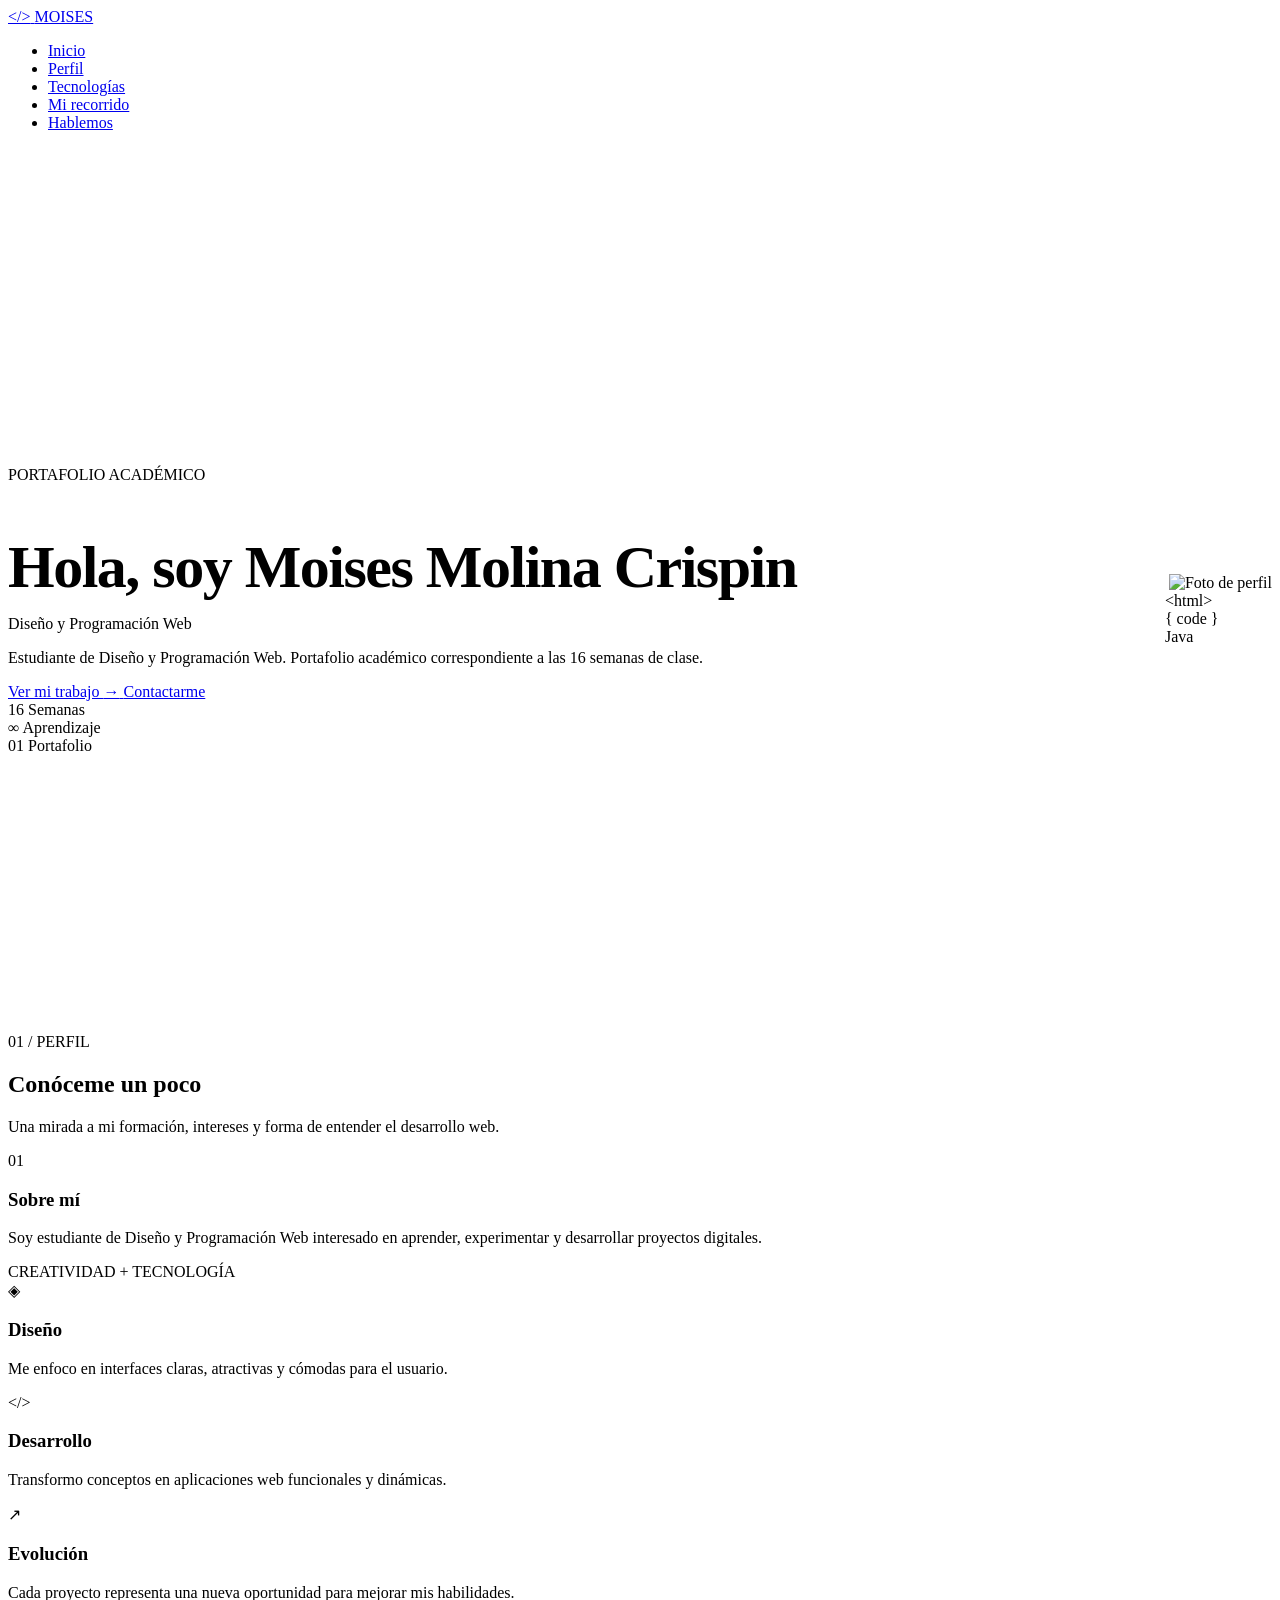
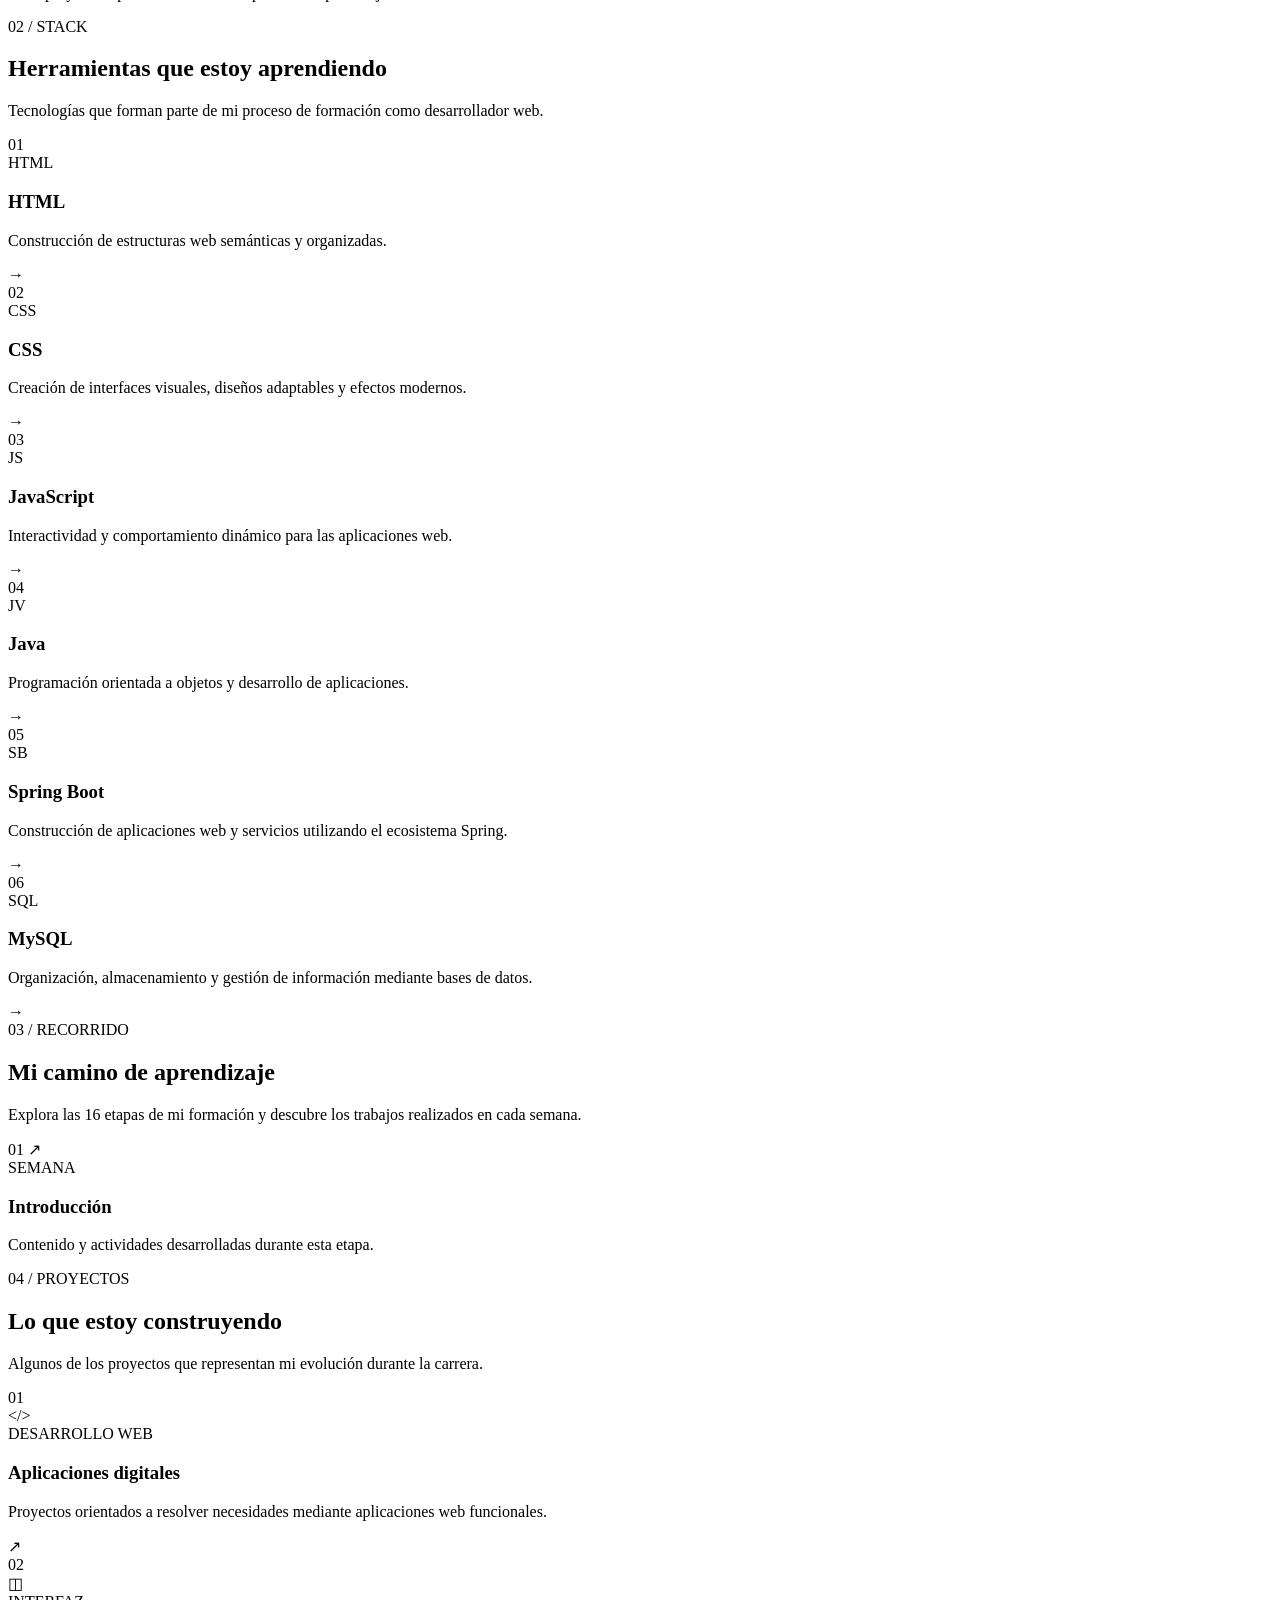
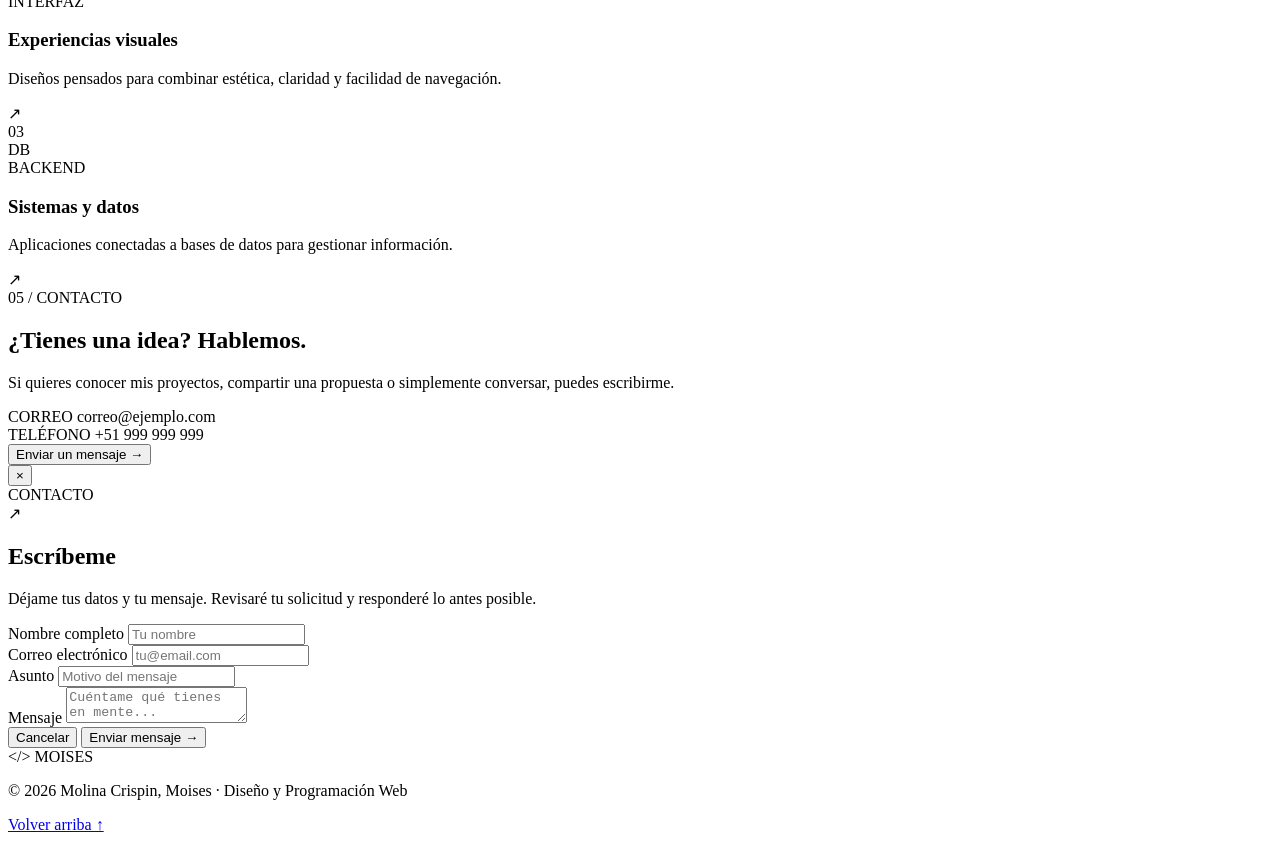
==== commit d180f0ea: "Update index.html" ====
--- a/src/main/resources/templates/publico/index.html
+++ b/src/main/resources/templates/publico/index.html
@@ -630,39 +630,41 @@
 
 
 
-                    <!-- Si tiene foto en Cloudinary (empieza con http) -->
-
-                    <img class="profile-photo"
-
-                         th:if="${perfil.foto != null and !perfil.foto.isEmpty() and #strings.startsWith(perfil.foto, 'http')}"
-
-                         th:src="${perfil.foto}"
-
-                         th:alt="${perfil.nombre + ' ' + perfil.apellidos}">
-
-
-
-                    <!-- Si tiene foto guardada localmente (nombre de archivo) -->
-
-                    <img class="profile-photo"
-
-                         th:if="${perfil.foto != null and !perfil.foto.isEmpty() and !#strings.startsWith(perfil.foto, 'http')}"
-
-                         th:src="@{'/publico/imagen/' + ${perfil.foto}}"
-
-                         th:alt="${perfil.nombre + ' ' + perfil.apellidos}">
-
-
-
-                    <!-- Si no tiene foto -->
-
-                    <img class="profile-photo"
-
-                         th:if="${perfil.foto == null or perfil.foto.isEmpty()}"
-
-                         src="images/image_369f5f.jpg"
-
-                         alt="Foto de perfil">
+                    <img
+
+                            class="profile-photo"
+
+
+
+                            th:if="${perfil.foto != null and !perfil.foto.isEmpty()}"
+
+
+
+                            th:src="@{'/publico/imagen/' + ${perfil.foto}}"
+
+
+
+                            th:alt="${perfil.nombre + ' ' + perfil.apellidos}">
+
+
+
+
+
+                    <img
+
+                            class="profile-photo"
+
+
+
+                            th:if="${perfil.foto == null or perfil.foto.isEmpty()}"
+
+
+
+                            src="images/image_369f5f.jpg"
+
+
+
+                            alt="Foto de perfil">
 
 
 
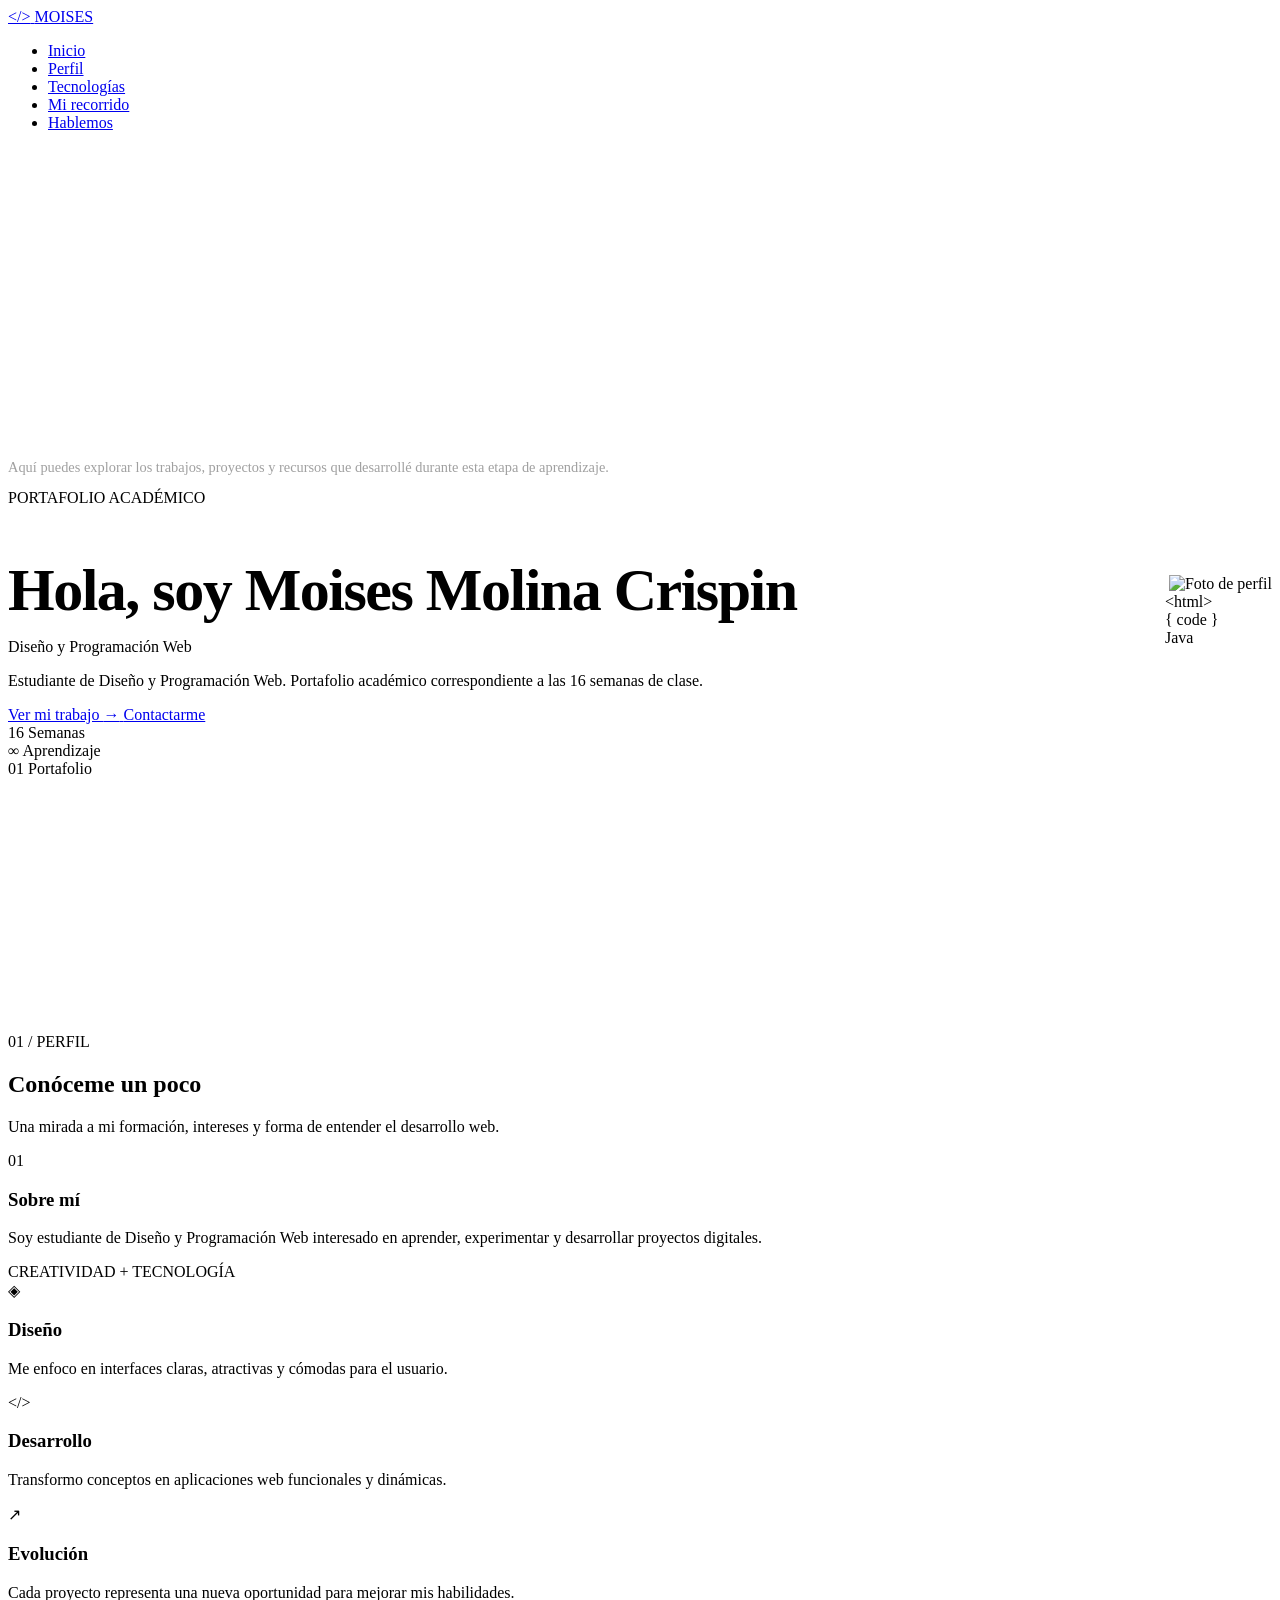
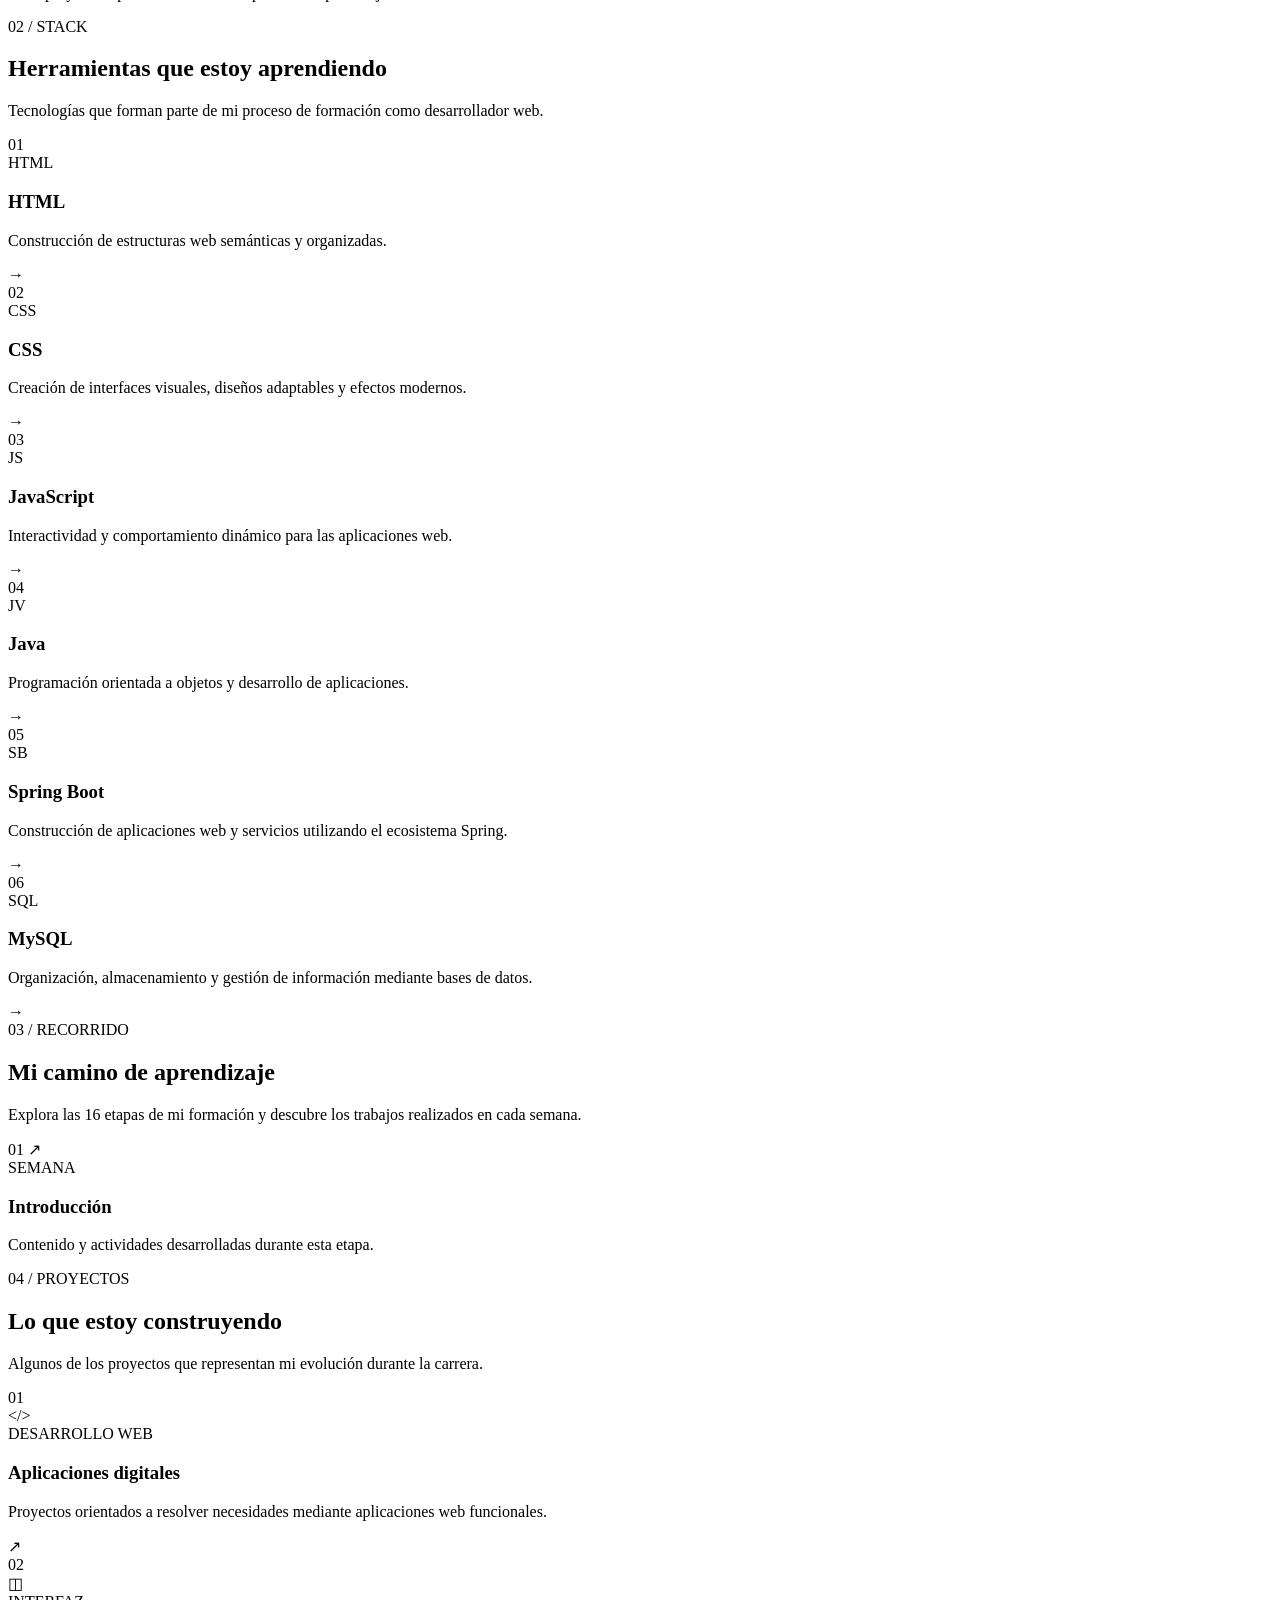
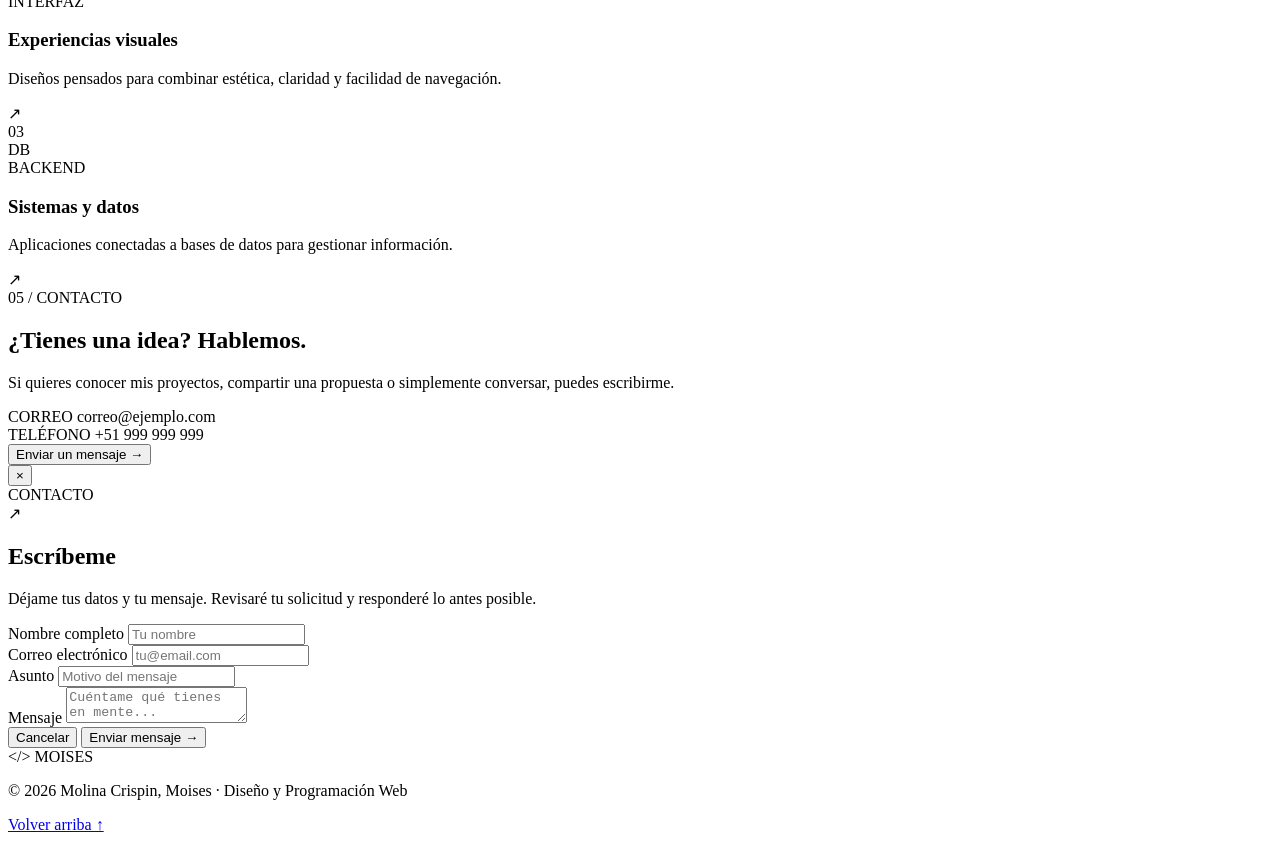
==== commit e3259a54: "Update index.html" ====
--- a/src/main/resources/templates/publico/index.html
+++ b/src/main/resources/templates/publico/index.html
@@ -1,2471 +1,1232 @@
 <!DOCTYPE html>
-
 <html lang="es"
-
       xmlns:th="http://www.thymeleaf.org">
 
-
-
 <head>
 
-
-
     <meta charset="UTF-8">
 
-
-
     <meta name="viewport"
-
           content="width=device-width, initial-scale=1.0">
 
-
-
     <title th:text="${perfil.nombre + ' ' + perfil.apellidos + ' | Portafolio'}">
-
         Molina Crispin, Moises | Portafolio
-
     </title>
 
-
-
     <link rel="stylesheet"
-
           th:href="@{/css/publico.css}">
 
-
-
     <!-- Ajustes perfectos para centrar verticalmente y evitar cortes arriba o abajo -->
-
     <style>
-
         .hero {
-
             min-height: 85vh;
-
             display: flex;
-
             align-items: center;
-
             padding-top: 80px;
-
             padding-bottom: 40px;
-
             overflow: visible !important;
-
         }
-
         .hero-container {
-
             display: flex;
-
             align-items: center;
-
             justify-content: space-between;
-
             width: 100%;
-
         }
-
         .hero-visual {
-
             display: flex;
-
             justify-content: center;
-
             align-items: center;
-
             transform: translateY(0);
-
         }
-
         .profile-container {
-
             position: relative;
-
         }
-
         .hero h1 {
-
             font-size: clamp(36px, 5vw, 60px);
-
             line-height: 1.1;
-
             letter-spacing: -1.5px;
-
             font-weight: 800;
-
             margin-bottom: 15px;
-
         }
-
         .hero h1 span, .hero h1 strong {
-
             display: inline-block;
-
         }
 
-
-
         /* =========================================
-
            SOLUCIÓN RESPONSIVE PARA PANTALLAS PEQUEÑAS / MÓVILES
-
            ========================================= */
 
-
-
         @media (max-width: 992px) {
-
             .hero {
-
                 padding-top: 100px !important;
-
                 padding-bottom: 40px !important;
-
                 min-height: auto !important;
-
             }
 
-
-
             .hero-container {
-
                 flex-direction: column !important;
-
                 text-align: center !important;
-
                 gap: 35px !important;
-
             }
 
-
-
             .hero-content {
-
                 display: flex !important;
-
                 flex-direction: column !important;
-
                 align-items: center !important;
-
                 width: 100% !important;
-
             }
 
-
-
             .hero-role,
-
             .hero-actions,
-
             .hero-info {
-
                 justify-content: center !important;
-
                 width: 100% !important;
-
             }
 
-
-
             .hero-visual {
-
                 margin-top: 10px !important;
-
                 transform: translateY(0) !important;
-
                 width: 100% !important;
-
                 display: flex !important;
-
                 justify-content: center !important;
-
             }
 
-
-
             .profile-container {
-
                 transform: scale(0.80) !important;
-
             }
-
         }
 
-
-
         @media (max-width: 500px) {
-
             .profile-container {
-
                 transform: scale(0.70) !important;
-
             }
-
         }
-
     </style>
 
-
-
 </head>
 
-
-
 <body>
 
 
-
-
-
 <!-- =====================================================
-
      FONDO DECORATIVO
-
      ===================================================== -->
 
-
-
 <div class="background-shape shape-one"></div>
-
 <div class="background-shape shape-two"></div>
 
-
-
 <div class="grid-background"></div>
 
 
-
-
-
 <!-- =====================================================
-
      NAVEGACIÓN
-
      ===================================================== -->
 
-
-
 <header class="navbar">
 
-
-
     <div class="navbar-container">
 
-
-
         <a href="#inicio" class="brand">
 
-
-
             <span class="brand-symbol">&lt;/&gt;</span>
 
-
-
             <span class="brand-name">
-
                 MOISES
-
-            </span>
-
-
+            </span>
 
         </a>
 
 
-
-
-
         <nav>
 
-
-
             <ul class="nav-links">
 
-
-
                 <li>
-
                     <a href="#inicio">
-
                         Inicio
-
                     </a>
-
                 </li>
 
-
-
                 <li>
-
                     <a href="#sobre-mi">
-
                         Perfil
-
                     </a>
-
                 </li>
 
-
-
                 <li>
-
                     <a href="#habilidades">
-
                         Tecnologías
-
                     </a>
-
                 </li>
 
-
-
                 <li>
-
                     <a href="#semanas">
-
                         Mi recorrido
-
                     </a>
-
                 </li>
 
-
-
                 <li>
-
                     <a href="#contacto">
-
                         Hablemos
-
                     </a>
-
                 </li>
 
-
-
             </ul>
 
-
-
         </nav>
 
-
-
     </div>
 
-
-
 </header>
 
 
-
-
-
 <!-- =====================================================
-
      INICIO / HERO
-
      ===================================================== -->
 
-
-
 <section class="hero"
-
          id="inicio">
 
-
-
     <div class="hero-container">
 
 
-
-
-
-        <!-- TEXTO PRINCIPAL -->
-
-
+       <!-- TEXTO PRINCIPAL -->
 
         <div class="hero-content">
 
-
+            <!-- Texto descriptivo ubicado encima de la etiqueta -->
+            <p style="font-size: 0.9rem; color: #a0a0a0; margin-bottom: 12px; line-height: 1.4;">
+                Aquí puedes explorar los trabajos, proyectos y recursos que desarrollé durante esta etapa de aprendizaje.
+            </p>
 
             <div class="hero-label">
 
-
-
                 <span class="status-dot"></span>
 
-
-
                 PORTAFOLIO ACADÉMICO
 
-
-
-            </div>
-
-
-
-
+            </div>
 
             <h1>
-
                 Hola, soy
-
                 <span th:text="${perfil.nombre}">Moises</span>
-
                 <strong th:text="${perfil.apellidos}">Molina Crispin</strong>
-
             </h1>
 
 
-
-
-
             <div class="hero-role">
 
-
-
                 <span class="role-line"></span>
 
-
-
                 <span th:text="${perfil.carrera}">
-
                     Diseño y Programación Web
-
-                </span>
-
-
-
-            </div>
-
-
-
+                </span>
+
+            </div>
 
 
             <p class="hero-description"
-
                th:text="${perfil.descripcion}">
 
-
-
                 Estudiante de Diseño y Programación Web. Portafolio académico correspondiente a las 16 semanas de clase.
 
-
-
             </p>
 
 
-
-
-
             <div class="hero-actions">
 
-
-
                 <a href="#semanas"
-
                    class="btn-main">
 
-
-
                     Ver mi trabajo
 
-
-
                     <span>→</span>
 
-
-
                 </a>
 
 
-
-
-
                 <a href="#contacto"
-
                    class="btn-secondary">
 
-
-
                     Contactarme
 
-
-
                 </a>
 
-
-
-            </div>
-
-
-
+            </div>
 
 
             <!-- PEQUEÑOS DATOS -->
 
-
-
             <div class="hero-info">
 
-
-
                 <div>
 
-
-
                     <span class="info-number">
-
                         16
-
                     </span>
 
-
-
                     <span class="info-text">
-
                         Semanas
-
                     </span>
 
-
-
                 </div>
 
 
-
-
-
                 <div>
 
-
-
                     <span class="info-number">
-
                         ∞
-
                     </span>
 
-
-
                     <span class="info-text">
-
                         Aprendizaje
-
                     </span>
 
-
-
                 </div>
 
 
-
-
-
                 <div>
 
-
-
                     <span class="info-number">
-
                         01
-
                     </span>
 
-
-
                     <span class="info-text">
-
                         Portafolio
-
                     </span>
 
-
-
                 </div>
 
-
-
-            </div>
-
-
-
-        </div>
-
-
-
+            </div>
+
+        </div>
 
 
         <!-- FOTO -->
 
-
-
         <div class="hero-visual">
 
-
-
             <div class="visual-decoration decoration-one"></div>
 
-
-
             <div class="visual-decoration decoration-two"></div>
 
 
-
-
-
             <div class="profile-container">
 
-
-
                 <div class="profile-ring"></div>
 
 
-
-
-
-                <div class="profile-image-box">
-
-
-
-                    <img
-
-                            class="profile-photo"
-
-
-
-                            th:if="${perfil.foto != null and !perfil.foto.isEmpty()}"
-
-
-
-                            th:src="@{'/publico/imagen/' + ${perfil.foto}}"
-
-
-
-                            th:alt="${perfil.nombre + ' ' + perfil.apellidos}">
-
-
-
-
-
-                    <img
-
-                            class="profile-photo"
-
-
-
-                            th:if="${perfil.foto == null or perfil.foto.isEmpty()}"
-
-
-
-                            src="images/image_369f5f.jpg"
-
-
-
-                            alt="Foto de perfil">
-
-
-
+               <div class="profile-image-box">
+
+    <img
+        class="profile-photo"
+        th:if="${perfil.foto != null and !perfil.foto.isEmpty()}"
+        th:src="${perfil.foto}"
+        th:alt="${perfil.nombre + ' ' + perfil.apellidos}">
+
+    <img
+        class="profile-photo"
+        th:if="${perfil.foto == null or perfil.foto.isEmpty()}"
+        src="images/image_369f5f.jpg"
+        alt="Foto de perfil">
+
+</div>
+
+                <div class="floating-code code-one">
+                    &lt;html&gt;
                 </div>
 
-
-
-
-
-                <div class="floating-code code-one">
-
-                    &lt;html&gt;
-
+                <div class="floating-code code-two">
+                    { code }
                 </div>
 
-
-
-                <div class="floating-code code-two">
-
-                    { code }
-
+                <div class="floating-code code-three">
+                    Java
                 </div>
 
-
-
-                <div class="floating-code code-three">
-
-                    Java
+            </div>
+
+        </div>
+
+    </div>
+
+</section>
+
+
+<!-- =====================================================
+     SOBRE MÍ
+     ===================================================== -->
+
+<section class="about-section"
+         id="sobre-mi">
+
+    <div class="section-heading">
+
+        <span class="section-tag">
+            01 / PERFIL
+        </span>
+
+        <h2>
+            Conóceme un poco
+        </h2>
+
+        <p>
+            Una mirada a mi formación, intereses y forma
+            de entender el desarrollo web.
+        </p>
+
+    </div>
+
+
+    <div class="about-layout">
+
+
+        <!-- DESCRIPCIÓN PRINCIPAL -->
+
+        <div class="about-main-card">
+
+            <div class="card-number">
+                01
+            </div>
+
+            <h3>
+                Sobre mí
+            </h3>
+
+            <p th:text="${perfil.sobreMi}">
+
+                Soy estudiante de Diseño y Programación Web
+                interesado en aprender, experimentar y
+                desarrollar proyectos digitales.
+
+            </p>
+
+            <div class="card-line"></div>
+
+            <span class="card-caption">
+                CREATIVIDAD + TECNOLOGÍA
+            </span>
+
+        </div>
+
+
+        <!-- TARJETAS -->
+
+        <div class="about-side">
+
+
+            <div class="mini-card">
+
+                <span class="mini-icon">
+                    ◈
+                </span>
+
+                <div>
+
+                    <h3>
+                        Diseño
+                    </h3>
+
+                    <p>
+                        Me enfoco en interfaces claras,
+                        atractivas y cómodas para el usuario.
+                    </p>
 
                 </div>
 
-
-
-            </div>
-
-
-
-        </div>
-
-
+            </div>
+
+
+            <div class="mini-card">
+
+                <span class="mini-icon">
+                    &lt;/&gt;
+                </span>
+
+                <div>
+
+                    <h3>
+                        Desarrollo
+                    </h3>
+
+                    <p>
+                        Transformo conceptos en aplicaciones
+                        web funcionales y dinámicas.
+                    </p>
+
+                </div>
+
+            </div>
+
+
+            <div class="mini-card">
+
+                <span class="mini-icon">
+                    ↗
+                </span>
+
+                <div>
+
+                    <h3>
+                        Evolución
+                    </h3>
+
+                    <p>
+                        Cada proyecto representa una nueva
+                        oportunidad para mejorar mis habilidades.
+                    </p>
+
+                </div>
+
+            </div>
+
+        </div>
 
     </div>
 
-
-
 </section>
 
 
-
-
-
 <!-- =====================================================
-
-     SOBRE MÍ
-
+     TECNOLOGÍAS
      ===================================================== -->
 
-
-
-<section class="about-section"
-
-         id="sobre-mi">
-
+<section class="skills-section"
+         id="habilidades">
 
 
     <div class="section-heading">
 
-
-
         <span class="section-tag">
-
-            01 / PERFIL
-
+            02 / STACK
         </span>
 
-
-
         <h2>
-
-            Conóceme un poco
-
+            Herramientas que estoy aprendiendo
         </h2>
 
-
-
         <p>
-
-            Una mirada a mi formación, intereses y forma
-
-            de entender el desarrollo web.
-
+            Tecnologías que forman parte de mi proceso
+            de formación como desarrollador web.
         </p>
 
-
-
     </div>
 
 
-
-
-
-    <div class="about-layout">
-
-
-
-
-
-        <!-- DESCRIPCIÓN PRINCIPAL -->
-
-
-
-        <div class="about-main-card">
-
-
-
-            <div class="card-number">
-
+    <div class="skills-grid">
+
+
+        <div class="skill-card">
+
+            <span class="skill-index">
                 01
-
-            </div>
-
-
+            </span>
+
+            <div class="skill-icon">
+                HTML
+            </div>
 
             <h3>
-
-                Sobre mí
-
+                HTML
             </h3>
 
-
-
-            <p th:text="${perfil.sobreMi}">
-
-
-
-                Soy estudiante de Diseño y Programación Web
-
-                interesado en aprender, experimentar y
-
-                desarrollar proyectos digitales.
-
-
-
+            <p>
+                Construcción de estructuras web semánticas
+                y organizadas.
             </p>
 
-
-
-            <div class="card-line"></div>
-
-
-
-            <span class="card-caption">
-
-                CREATIVIDAD + TECNOLOGÍA
-
-            </span>
-
-
-
-        </div>
-
-
-
-
-
-        <!-- TARJETAS -->
-
-
-
-        <div class="about-side">
-
-
-
-
-
-            <div class="mini-card">
-
-
-
-                <span class="mini-icon">
-
-                    ◈
-
-                </span>
-
-
-
-                <div>
-
-
-
-                    <h3>
-
-                        Diseño
-
-                    </h3>
-
-
-
-                    <p>
-
-                        Me enfoco en interfaces claras,
-
-                        atractivas y cómodas para el usuario.
-
-                    </p>
-
-
-
-                </div>
-
-
-
-            </div>
-
-
-
-
-
-            <div class="mini-card">
-
-
-
-                <span class="mini-icon">
-
-                    &lt;/&gt;
-
-                </span>
-
-
-
-                <div>
-
-
-
-                    <h3>
-
-                        Desarrollo
-
-                    </h3>
-
-
-
-                    <p>
-
-                        Transformo conceptos en aplicaciones
-
-                        web funcionales y dinámicas.
-
-                    </p>
-
-
-
-                </div>
-
-
-
-            </div>
-
-
-
-
-
-            <div class="mini-card">
-
-
-
-                <span class="mini-icon">
-
+            <span class="skill-arrow">
+                →
+            </span>
+
+        </div>
+
+
+        <div class="skill-card">
+
+            <span class="skill-index">
+                02
+            </span>
+
+            <div class="skill-icon">
+                CSS
+            </div>
+
+            <h3>
+                CSS
+            </h3>
+
+            <p>
+                Creación de interfaces visuales, diseños
+                adaptables y efectos modernos.
+            </p>
+
+            <span class="skill-arrow">
+                →
+            </span>
+
+        </div>
+
+
+        <div class="skill-card">
+
+            <span class="skill-index">
+                03
+            </span>
+
+            <div class="skill-icon">
+                JS
+            </div>
+
+            <h3>
+                JavaScript
+            </h3>
+
+            <p>
+                Interactividad y comportamiento dinámico
+                para las aplicaciones web.
+            </p>
+
+            <span class="skill-arrow">
+                →
+            </span>
+
+        </div>
+
+
+        <div class="skill-card">
+
+            <span class="skill-index">
+                04
+            </span>
+
+            <div class="skill-icon">
+                JV
+            </div>
+
+            <h3>
+                Java
+            </h3>
+
+            <p>
+                Programación orientada a objetos y desarrollo
+                de aplicaciones.
+            </p>
+
+            <span class="skill-arrow">
+                →
+            </span>
+
+        </div>
+
+
+        <div class="skill-card">
+
+            <span class="skill-index">
+                05
+            </span>
+
+            <div class="skill-icon">
+                SB
+            </div>
+
+            <h3>
+                Spring Boot
+            </h3>
+
+            <p>
+                Construcción de aplicaciones web y servicios
+                utilizando el ecosistema Spring.
+            </p>
+
+            <span class="skill-arrow">
+                →
+            </span>
+
+        </div>
+
+
+        <div class="skill-card">
+
+            <span class="skill-index">
+                06
+            </span>
+
+            <div class="skill-icon">
+                SQL
+            </div>
+
+            <h3>
+                MySQL
+            </h3>
+
+            <p>
+                Organización, almacenamiento y gestión
+                de información mediante bases de datos.
+            </p>
+
+            <span class="skill-arrow">
+                →
+            </span>
+
+        </div>
+
+    </div>
+
+</section>
+
+
+<!-- =====================================================
+     SEMANAS
+     ===================================================== -->
+
+<section class="journey-section"
+         id="semanas">
+
+
+    <div class="section-heading">
+
+        <span class="section-tag">
+            03 / RECORRIDO
+        </span>
+
+        <h2>
+            Mi camino de aprendizaje
+        </h2>
+
+        <p>
+            Explora las 16 etapas de mi formación y descubre
+            los trabajos realizados en cada semana.
+        </p>
+
+    </div>
+
+
+    <div class="journey-grid">
+
+
+        <a
+                th:each="semana : ${semanas}"
+
+                th:href="@{/semana/{id}(id=${semana.id})}"
+
+                class="journey-card">
+
+
+            <div class="journey-top">
+
+                <span class="journey-number"
+                      th:text="${#numbers.formatInteger(semana.numero, 2)}">
+
+                    01
+
+                </span>
+
+                <span class="journey-arrow">
                     ↗
-
-                </span>
-
-
-
-                <div>
-
-
-
-                    <h3>
-
-                        Evolución
-
-                    </h3>
-
-
-
-                    <p>
-
-                        Cada proyecto representa una nueva
-
-                        oportunidad para mejorar mis habilidades.
-
-                    </p>
-
-
-
-                </div>
-
-
-
-            </div>
-
-
-
-        </div>
-
+                </span>
+
+            </div>
+
+
+            <div class="journey-content">
+
+                <span>
+                    SEMANA
+                </span>
+
+                <h3 th:text="${semana.titulo}">
+
+                    Introducción
+
+                </h3>
+
+                <p th:text="${semana.descripcion}">
+
+                    Contenido y actividades desarrolladas
+                    durante esta etapa.
+
+                </p>
+
+            </div>
+
+
+            <div class="journey-line"></div>
+
+        </a>
 
 
     </div>
 
-
-
 </section>
 
 
-
-
-
 <!-- =====================================================
-
-     TECNOLOGÍAS
-
+     PROYECTOS
      ===================================================== -->
 
-
-
-<section class="skills-section"
-
-         id="habilidades">
-
-
-
+<section class="projects-section">
 
 
     <div class="section-heading">
 
-
-
         <span class="section-tag">
-
-            02 / STACK
-
+            04 / PROYECTOS
         </span>
 
-
-
         <h2>
-
-            Herramientas que estoy aprendiendo
-
+            Lo que estoy construyendo
         </h2>
 
-
-
         <p>
-
-            Tecnologías que forman parte de mi proceso
-
-            de formación como desarrollador web.
-
+            Algunos de los proyectos que representan mi
+            evolución durante la carrera.
         </p>
 
-
-
     </div>
 
 
-
-
-
-    <div class="skills-grid">
-
-
-
-
-
-        <div class="skill-card">
-
-
-
-            <span class="skill-index">
-
+    <div class="projects-grid">
+
+
+        <article class="project-card project-large">
+
+            <div class="project-number">
                 01
-
-            </span>
-
-
-
-            <div class="skill-icon">
-
-                HTML
-
-            </div>
-
-
-
-            <h3>
-
-                HTML
-
-            </h3>
-
-
+            </div>
+
+            <div class="project-icon">
+                &lt;/&gt;
+            </div>
+
+            <div class="project-content">
+
+                <span>
+                    DESARROLLO WEB
+                </span>
+
+                <h3>
+                    Aplicaciones digitales
+                </h3>
+
+                <p>
+                    Proyectos orientados a resolver necesidades
+                    mediante aplicaciones web funcionales.
+                </p>
+
+            </div>
+
+            <span class="project-symbol">
+                ↗
+            </span>
+
+        </article>
+
+
+        <article class="project-card">
+
+            <div class="project-number">
+                02
+            </div>
+
+            <div class="project-icon">
+                ◫
+            </div>
+
+            <div class="project-content">
+
+                <span>
+                    INTERFAZ
+                </span>
+
+                <h3>
+                    Experiencias visuales
+                </h3>
+
+                <p>
+                    Diseños pensados para combinar estética,
+                    claridad y facilidad de navegación.
+                </p>
+
+            </div>
+
+            <span class="project-symbol">
+                ↗
+            </span>
+
+        </article>
+
+
+        <article class="project-card">
+
+            <div class="project-number">
+                03
+            </div>
+
+            <div class="project-icon">
+                DB
+            </div>
+
+            <div class="project-content">
+
+                <span>
+                    BACKEND
+                </span>
+
+                <h3>
+                    Sistemas y datos
+                </h3>
+
+                <p>
+                    Aplicaciones conectadas a bases de datos
+                    para gestionar información.
+                </p>
+
+            </div>
+
+            <span class="project-symbol">
+                ↗
+            </span>
+
+        </article>
+
+
+    </div>
+
+</section>
+
+
+<!-- =====================================================
+     CONTACTO
+     ===================================================== -->
+
+<section class="contact-section"
+         id="contacto">
+
+
+    <div class="contact-container">
+
+
+        <div class="contact-heading">
+
+            <span class="section-tag">
+                05 / CONTACTO
+            </span>
+
+            <h2>
+                ¿Tienes una idea?
+                <strong>
+                    Hablemos.
+                </strong>
+            </h2>
 
             <p>
-
-                Construcción de estructuras web semánticas
-
-                y organizadas.
-
+                Si quieres conocer mis proyectos, compartir
+                una propuesta o simplemente conversar,
+                puedes escribirme.
             </p>
 
-
-
-            <span class="skill-arrow">
-
-                →
-
-            </span>
-
-
-
-        </div>
-
-
-
-
-
-        <div class="skill-card">
-
-
-
-            <span class="skill-index">
-
-                02
-
-            </span>
-
-
-
-            <div class="skill-icon">
-
-                CSS
-
-            </div>
-
-
-
-            <h3>
-
-                CSS
-
-            </h3>
-
-
+        </div>
+
+
+        <div class="contact-details">
+
+
+            <!-- CORREO -->
+
+            <div
+                    class="contact-item"
+
+                    th:if="${perfil.correo != null and !perfil.correo.isEmpty()}">
+
+                <span class="contact-label">
+                    CORREO
+                </span>
+
+                <a
+                        th:href="'mailto:' + ${perfil.correo}"
+
+                        th:text="${perfil.correo}">
+
+                    correo@ejemplo.com
+
+                </a>
+
+            </div>
+
+
+            <!-- TELÉFONO -->
+
+            <div
+                    class="contact-item"
+
+                    th:if="${perfil.telefono != null and !perfil.telefono.isEmpty()}">
+
+                <span class="contact-label">
+                    TELÉFONO
+                </span>
+
+                <span th:text="${perfil.telefono}">
+                    +51 999 999 999
+                </span>
+
+            </div>
+
+
+            <button
+                    type="button"
+
+                    id="btnAbrirMensaje"
+
+                    class="contact-button">
+
+                <span>
+                    Enviar un mensaje
+                </span>
+
+                <strong>
+                    →
+                </strong>
+
+            </button>
+
+        </div>
+
+    </div>
+
+</section>
+
+
+<!-- =====================================================
+     MODAL DE CONTACTO
+     ===================================================== -->
+
+<div id="modalMensaje"
+     class="modal-overlay">
+
+
+    <div class="modal-contacto">
+
+
+        <button
+                type="button"
+
+                id="btnCerrarMensaje"
+
+                class="modal-close"
+
+                aria-label="Cerrar">
+
+            ×
+
+        </button>
+
+
+        <div class="modal-header">
+
+            <span class="modal-number">
+                CONTACTO
+            </span>
+
+            <div class="modal-icon">
+                ↗
+            </div>
+
+            <h2>
+                Escríbeme
+            </h2>
 
             <p>
-
-                Creación de interfaces visuales, diseños
-
-                adaptables y efectos modernos.
-
+                Déjame tus datos y tu mensaje. Revisaré
+                tu solicitud y responderé lo antes posible.
             </p>
 
-
-
-            <span class="skill-arrow">
-
-                →
-
-            </span>
-
-
-
-        </div>
-
-
-
-
-
-        <div class="skill-card">
-
-
-
-            <span class="skill-index">
-
-                03
-
-            </span>
-
-
-
-            <div class="skill-icon">
-
-                JS
-
-            </div>
-
-
-
-            <h3>
-
-                JavaScript
-
-            </h3>
-
-
-
-            <p>
-
-                Interactividad y comportamiento dinámico
-
-                para las aplicaciones web.
-
-            </p>
-
-
-
-            <span class="skill-arrow">
-
-                →
-
-            </span>
-
-
-
-        </div>
-
-
-
-
-
-        <div class="skill-card">
-
-
-
-            <span class="skill-index">
-
-                04
-
-            </span>
-
-
-
-            <div class="skill-icon">
-
-                JV
-
-            </div>
-
-
-
-            <h3>
-
-                Java
-
-            </h3>
-
-
-
-            <p>
-
-                Programación orientada a objetos y desarrollo
-
-                de aplicaciones.
-
-            </p>
-
-
-
-            <span class="skill-arrow">
-
-                →
-
-            </span>
-
-
-
-        </div>
-
-
-
-
-
-        <div class="skill-card">
-
-
-
-            <span class="skill-index">
-
-                05
-
-            </span>
-
-
-
-            <div class="skill-icon">
-
-                SB
-
-            </div>
-
-
-
-            <h3>
-
-                Spring Boot
-
-            </h3>
-
-
-
-            <p>
-
-                Construcción de aplicaciones web y servicios
-
-                utilizando el ecosistema Spring.
-
-            </p>
-
-
-
-            <span class="skill-arrow">
-
-                →
-
-            </span>
-
-
-
-        </div>
-
-
-
-
-
-        <div class="skill-card">
-
-
-
-            <span class="skill-index">
-
-                06
-
-            </span>
-
-
-
-            <div class="skill-icon">
-
-                SQL
-
-            </div>
-
-
-
-            <h3>
-
-                MySQL
-
-            </h3>
-
-
-
-            <p>
-
-                Organización, almacenamiento y gestión
-
-                de información mediante bases de datos.
-
-            </p>
-
-
-
-            <span class="skill-arrow">
-
-                →
-
-            </span>
-
-
-
-        </div>
-
-
+        </div>
+
+
+        <form
+                id="formularioContacto"
+
+                th:action="@{/mensaje/enviar}"
+
+                method="post">
+
+
+            <div class="form-group">
+
+                <label for="nombre">
+                    Nombre completo
+                </label>
+
+                <input
+                        type="text"
+
+                        id="nombre"
+
+                        name="nombre"
+
+                        placeholder="Tu nombre"
+
+                        required>
+
+            </div>
+
+
+            <div class="form-group">
+
+                <label for="correo">
+                    Correo electrónico
+                </label>
+
+                <input
+                        type="email"
+
+                        id="correo"
+
+                        name="correo"
+
+                        placeholder="tu@email.com"
+
+                        required>
+
+            </div>
+
+
+            <div class="form-group">
+
+                <label for="asunto">
+                    Asunto
+                </label>
+
+                <input
+                        type="text"
+
+                        id="asunto"
+
+                        name="asunto"
+
+                        placeholder="Motivo del mensaje"
+
+                        required>
+
+            </div>
+
+
+            <div class="form-group">
+
+                <label for="mensaje">
+                    Mensaje
+                </label>
+
+                <textarea
+                        id="mensaje"
+
+                        name="mensaje"
+
+                        placeholder="Cuéntame qué tienes en mente..."
+
+                        required></textarea>
+
+            </div>
+
+
+            <div class="modal-buttons">
+
+
+                <button
+                        type="button"
+
+                        id="btnCancelarMensaje"
+
+                        class="btn-cancel">
+
+                    Cancelar
+
+                </button>
+
+
+                <button
+                        type="submit"
+
+                        class="btn-send">
+
+                    Enviar mensaje
+
+                    <span>
+                        →
+                    </span>
+
+                </button>
+
+
+            </div>
+
+        </form>
 
     </div>
 
-
-
-</section>
-
-
-
+</div>
 
 
 <!-- =====================================================
-
-     SEMANAS
-
+     FOOTER
      ===================================================== -->
 
-
-
-<section class="journey-section"
-
-         id="semanas">
-
-
-
-
-
-    <div class="section-heading">
-
-
-
-        <span class="section-tag">
-
-            03 / RECORRIDO
-
-        </span>
-
-
-
-        <h2>
-
-            Mi camino de aprendizaje
-
-        </h2>
-
+<footer class="footer">
+
+
+    <div class="footer-container">
+
+
+        <div class="footer-brand">
+
+            <span class="brand-symbol">
+                &lt;/&gt;
+            </span>
+
+            <span>
+                MOISES
+            </span>
+
+        </div>
 
 
         <p>
 
-            Explora las 16 etapas de mi formación y descubre
-
-            los trabajos realizados en cada semana.
+            © 2026
+
+            <span th:text="${perfil.nombre + ' ' + perfil.apellidos}">
+                Molina Crispin, Moises
+            </span>
+
+            ·
+
+            <span th:text="${perfil.carrera}">
+                Diseño y Programación Web
+            </span>
 
         </p>
 
 
+        <a href="#inicio"
+           class="footer-top">
+
+            Volver arriba ↑
+
+        </a>
 
     </div>
 
-
-
-
-
-    <div class="journey-grid">
-
-
-
-
-
-        <a
-
-                th:each="semana : ${semanas}"
-
-
-
-                th:href="@{/semana/{id}(id=${semana.id})}"
-
-
-
-                class="journey-card">
-
-
-
-
-
-            <div class="journey-top">
-
-
-
-                <span class="journey-number"
-
-                      th:text="${#numbers.formatInteger(semana.numero, 2)}">
-
-
-
-                    01
-
-
-
-                </span>
-
-
-
-                <span class="journey-arrow">
-
-                    ↗
-
-                </span>
-
-
-
-            </div>
-
-
-
-
-
-            <div class="journey-content">
-
-
-
-                <span>
-
-                    SEMANA
-
-                </span>
-
-
-
-                <h3 th:text="${semana.titulo}">
-
-
-
-                    Introducción
-
-
-
-                </h3>
-
-
-
-                <p th:text="${semana.descripcion}">
-
-
-
-                    Contenido y actividades desarrolladas
-
-                    durante esta etapa.
-
-
-
-                </p>
-
-
-
-            </div>
-
-
-
-
-
-            <div class="journey-line"></div>
-
-
-
-        </a>
-
-
-
-
-
-    </div>
-
-
-
-</section>
-
-
-
+</footer>
 
 
 <!-- =====================================================
-
-     PROYECTOS
-
+     JAVASCRIPT
      ===================================================== -->
 
-
-
-<section class="projects-section">
-
-
-
-
-
-    <div class="section-heading">
-
-
-
-        <span class="section-tag">
-
-            04 / PROYECTOS
-
-        </span>
-
-
-
-        <h2>
-
-            Lo que estoy construyendo
-
-        </h2>
-
-
-
-        <p>
-
-            Algunos de los proyectos que representan mi
-
-            evolución durante la carrera.
-
-        </p>
-
-
-
-    </div>
-
-
-
-
-
-    <div class="projects-grid">
-
-
-
-
-
-        <article class="project-card project-large">
-
-
-
-            <div class="project-number">
-
-                01
-
-            </div>
-
-
-
-            <div class="project-icon">
-
-                &lt;/&gt;
-
-            </div>
-
-
-
-            <div class="project-content">
-
-
-
-                <span>
-
-                    DESARROLLO WEB
-
-                </span>
-
-
-
-                <h3>
-
-                    Aplicaciones digitales
-
-                </h3>
-
-
-
-                <p>
-
-                    Proyectos orientados a resolver necesidades
-
-                    mediante aplicaciones web funcionales.
-
-                </p>
-
-
-
-            </div>
-
-
-
-            <span class="project-symbol">
-
-                ↗
-
-            </span>
-
-
-
-        </article>
-
-
-
-
-
-        <article class="project-card">
-
-
-
-            <div class="project-number">
-
-                02
-
-            </div>
-
-
-
-            <div class="project-icon">
-
-                ◫
-
-            </div>
-
-
-
-            <div class="project-content">
-
-
-
-                <span>
-
-                    INTERFAZ
-
-                </span>
-
-
-
-                <h3>
-
-                    Experiencias visuales
-
-                </h3>
-
-
-
-                <p>
-
-                    Diseños pensados para combinar estética,
-
-                    claridad y facilidad de navegación.
-
-                </p>
-
-
-
-            </div>
-
-
-
-            <span class="project-symbol">
-
-                ↗
-
-            </span>
-
-
-
-        </article>
-
-
-
-
-
-        <article class="project-card">
-
-
-
-            <div class="project-number">
-
-                03
-
-            </div>
-
-
-
-            <div class="project-icon">
-
-                DB
-
-            </div>
-
-
-
-            <div class="project-content">
-
-
-
-                <span>
-
-                    BACKEND
-
-                </span>
-
-
-
-                <h3>
-
-                    Sistemas y datos
-
-                </h3>
-
-
-
-                <p>
-
-                    Aplicaciones conectadas a bases de datos
-
-                    para gestionar información.
-
-                </p>
-
-
-
-            </div>
-
-
-
-            <span class="project-symbol">
-
-                ↗
-
-            </span>
-
-
-
-        </article>
-
-
-
-
-
-    </div>
-
-
-
-</section>
-
-
-
-
-
-<!-- =====================================================
-
-     CONTACTO
-
-     ===================================================== -->
-
-
-
-<section class="contact-section"
-
-         id="contacto">
-
-
-
-
-
-    <div class="contact-container">
-
-
-
-
-
-        <div class="contact-heading">
-
-
-
-            <span class="section-tag">
-
-                05 / CONTACTO
-
-            </span>
-
-
-
-            <h2>
-
-                ¿Tienes una idea?
-
-                <strong>
-
-                    Hablemos.
-
-                </strong>
-
-            </h2>
-
-
-
-            <p>
-
-                Si quieres conocer mis proyectos, compartir
-
-                una propuesta o simplemente conversar,
-
-                puedes escribirme.
-
-            </p>
-
-
-
-        </div>
-
-
-
-
-
-        <div class="contact-details">
-
-
-
-
-
-            <!-- CORREO -->
-
-
-
-            <div
-
-                    class="contact-item"
-
-
-
-                    th:if="${perfil.correo != null and !perfil.correo.isEmpty()}">
-
-
-
-                <span class="contact-label">
-
-                    CORREO
-
-                </span>
-
-
-
-                <a
-
-                        th:href="'mailto:' + ${perfil.correo}"
-
-
-
-                        th:text="${perfil.correo}">
-
-
-
-                    correo@ejemplo.com
-
-
-
-                </a>
-
-
-
-            </div>
-
-
-
-
-
-            <!-- TELÉFONO -->
-
-
-
-            <div
-
-                    class="contact-item"
-
-
-
-                    th:if="${perfil.telefono != null and !perfil.telefono.isEmpty()}">
-
-
-
-                <span class="contact-label">
-
-                    TELÉFONO
-
-                </span>
-
-
-
-                <span th:text="${perfil.telefono}">
-
-                    +51 999 999 999
-
-                </span>
-
-
-
-            </div>
-
-
-
-
-
-            <button
-
-                    type="button"
-
-
-
-                    id="btnAbrirMensaje"
-
-
-
-                    class="contact-button">
-
-
-
-                <span>
-
-                    Enviar un mensaje
-
-                </span>
-
-
-
-                <strong>
-
-                    →
-
-                </strong>
-
-
-
-            </button>
-
-
-
-        </div>
-
-
-
-    </div>
-
-
-
-</section>
-
-
-
-
-
-<!-- =====================================================
-
-     MODAL DE CONTACTO
-
-     ===================================================== -->
-
-
-
-<div id="modalMensaje"
-
-     class="modal-overlay">
-
-
-
-
-
-    <div class="modal-contacto">
-
-
-
-
-
-        <button
-
-                type="button"
-
-
-
-                id="btnCerrarMensaje"
-
-
-
-                class="modal-close"
-
-
-
-                aria-label="Cerrar">
-
-
-
-            ×
-
-
-
-        </button>
-
-
-
-
-
-        <div class="modal-header">
-
-
-
-            <span class="modal-number">
-
-                CONTACTO
-
-            </span>
-
-
-
-            <div class="modal-icon">
-
-                ↗
-
-            </div>
-
-
-
-            <h2>
-
-                Escríbeme
-
-            </h2>
-
-
-
-            <p>
-
-                Déjame tus datos y tu mensaje. Revisaré
-
-                tu solicitud y responderé lo antes posible.
-
-            </p>
-
-
-
-        </div>
-
-
-
-
-
-        <form
-
-                id="formularioContacto"
-
-
-
-                th:action="@{/mensaje/enviar}"
-
-
-
-                method="post">
-
-
-
-
-
-            <div class="form-group">
-
-
-
-                <label for="nombre">
-
-                    Nombre completo
-
-                </label>
-
-
-
-                <input
-
-                        type="text"
-
-
-
-                        id="nombre"
-
-
-
-                        name="nombre"
-
-
-
-                        placeholder="Tu nombre"
-
-
-
-                        required>
-
-
-
-            </div>
-
-
-
-
-
-            <div class="form-group">
-
-
-
-                <label for="correo">
-
-                    Correo electrónico
-
-                </label>
-
-
-
-                <input
-
-                        type="email"
-
-
-
-                        id="correo"
-
-
-
-                        name="correo"
-
-
-
-                        placeholder="tu@email.com"
-
-
-
-                        required>
-
-
-
-            </div>
-
-
-
-
-
-            <div class="form-group">
-
-
-
-                <label for="asunto">
-
-                    Asunto
-
-                </label>
-
-
-
-                <input
-
-                        type="text"
-
-
-
-                        id="asunto"
-
-
-
-                        name="asunto"
-
-
-
-                        placeholder="Motivo del mensaje"
-
-
-
-                        required>
-
-
-
-            </div>
-
-
-
-
-
-            <div class="form-group">
-
-
-
-                <label for="mensaje">
-
-                    Mensaje
-
-                </label>
-
-
-
-                <textarea
-
-                        id="mensaje"
-
-
-
-                        name="mensaje"
-
-
-
-                        placeholder="Cuéntame qué tienes en mente..."
-
-
-
-                        required></textarea>
-
-
-
-            </div>
-
-
-
-
-
-            <div class="modal-buttons">
-
-
-
-
-
-                <button
-
-                        type="button"
-
-
-
-                        id="btnCancelarMensaje"
-
-
-
-                        class="btn-cancel">
-
-
-
-                    Cancelar
-
-
-
-                </button>
-
-
-
-
-
-                <button
-
-                        type="submit"
-
-
-
-                        class="btn-send">
-
-
-
-                    Enviar mensaje
-
-
-
-                    <span>
-
-                        →
-
-                    </span>
-
-
-
-                </button>
-
-
-
-
-
-            </div>
-
-
-
-        </form>
-
-
-
-    </div>
-
-
-
-</div>
-
-
-
-
-
-<!-- =====================================================
-
-     FOOTER
-
-     ===================================================== -->
-
-
-
-<footer class="footer">
-
-
-
-
-
-    <div class="footer-container">
-
-
-
-
-
-        <div class="footer-brand">
-
-
-
-            <span class="brand-symbol">
-
-                &lt;/&gt;
-
-            </span>
-
-
-
-            <span>
-
-                MOISES
-
-            </span>
-
-
-
-        </div>
-
-
-
-
-
-        <p>
-
-
-
-            © 2026
-
-
-
-            <span th:text="${perfil.nombre + ' ' + perfil.apellidos}">
-
-                Molina Crispin, Moises
-
-            </span>
-
-
-
-            ·
-
-
-
-            <span th:text="${perfil.carrera}">
-
-                Diseño y Programación Web
-
-            </span>
-
-
-
-        </p>
-
-
-
-
-
-        <a href="#inicio"
-
-           class="footer-top">
-
-
-
-            Volver arriba ↑
-
-
-
-        </a>
-
-
-
-    </div>
-
-
-
-</footer>
-
-
-
-
-
-<!-- =====================================================
-
-     JAVASCRIPT
-
-     ===================================================== -->
-
-
-
 <script th:src="@{/js/publico.js}"></script>
 
 
-
-
-
 </body>
 
-
-
 </html>
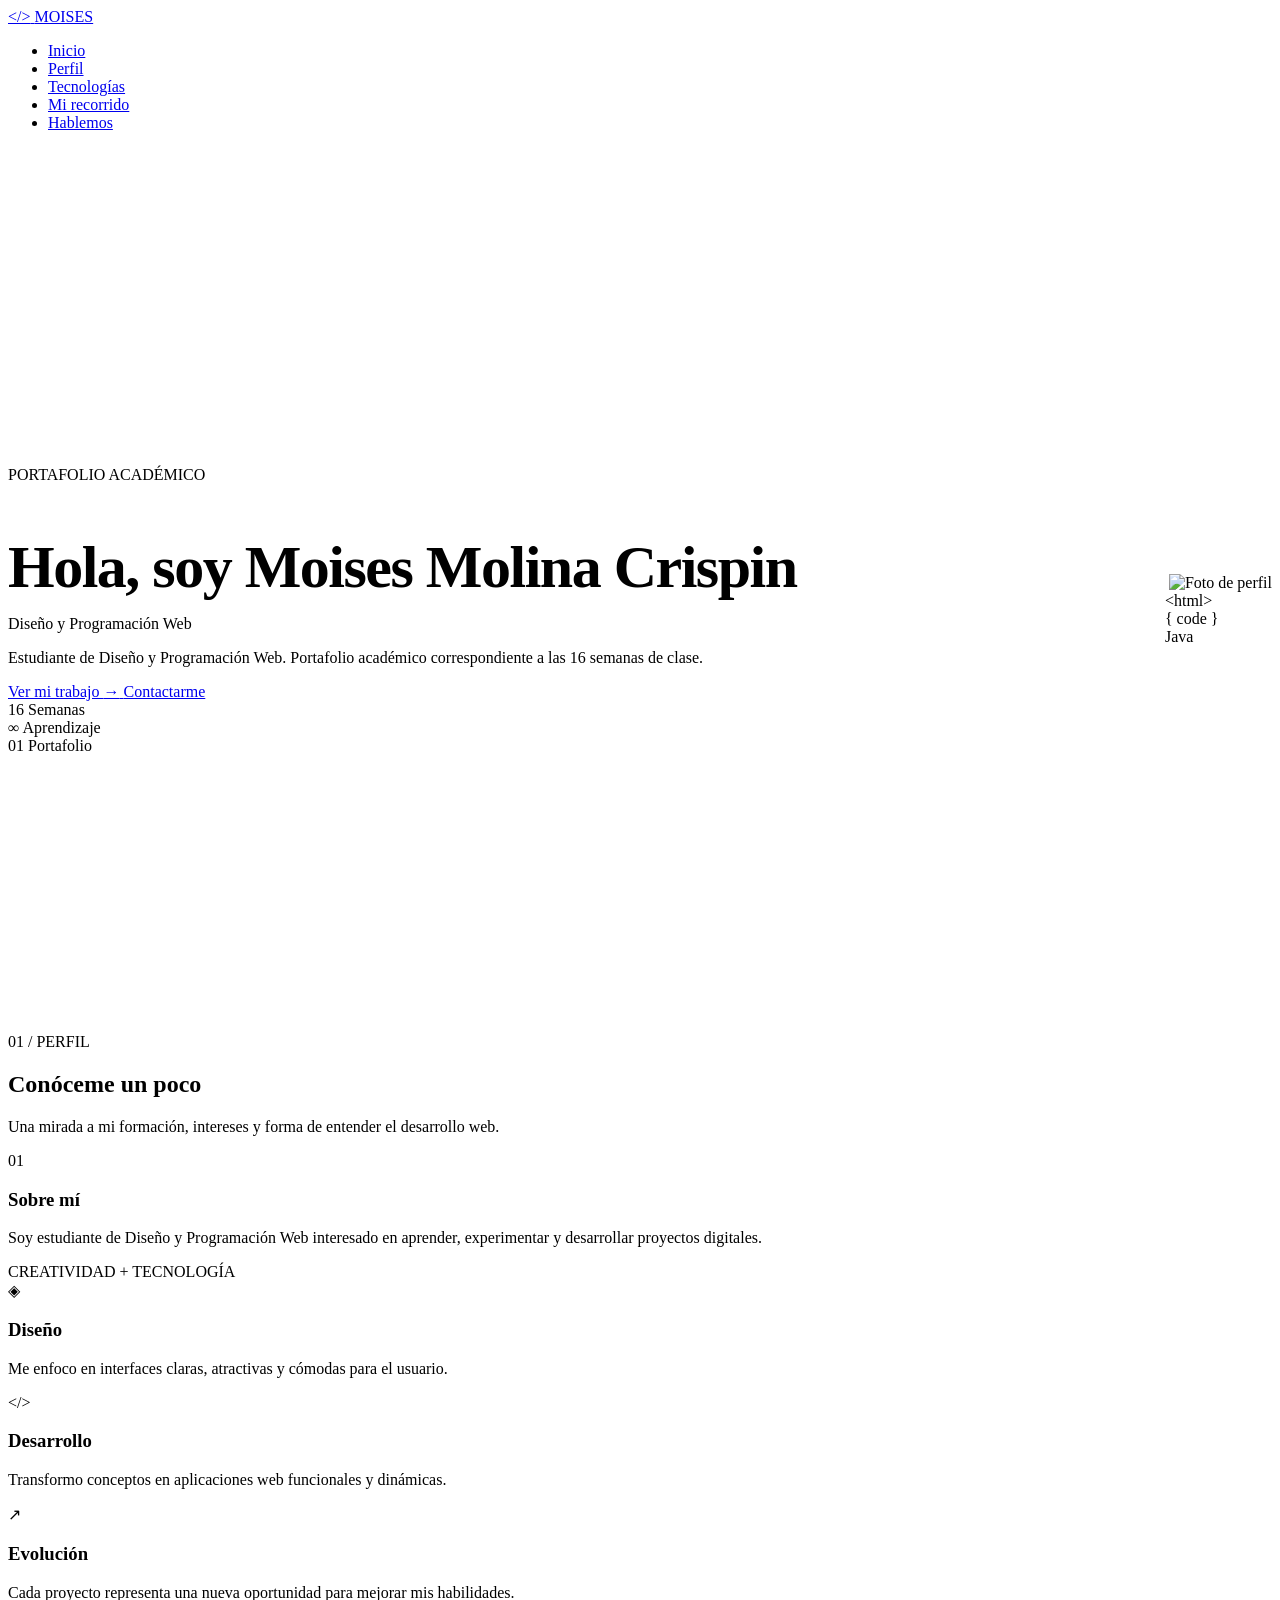
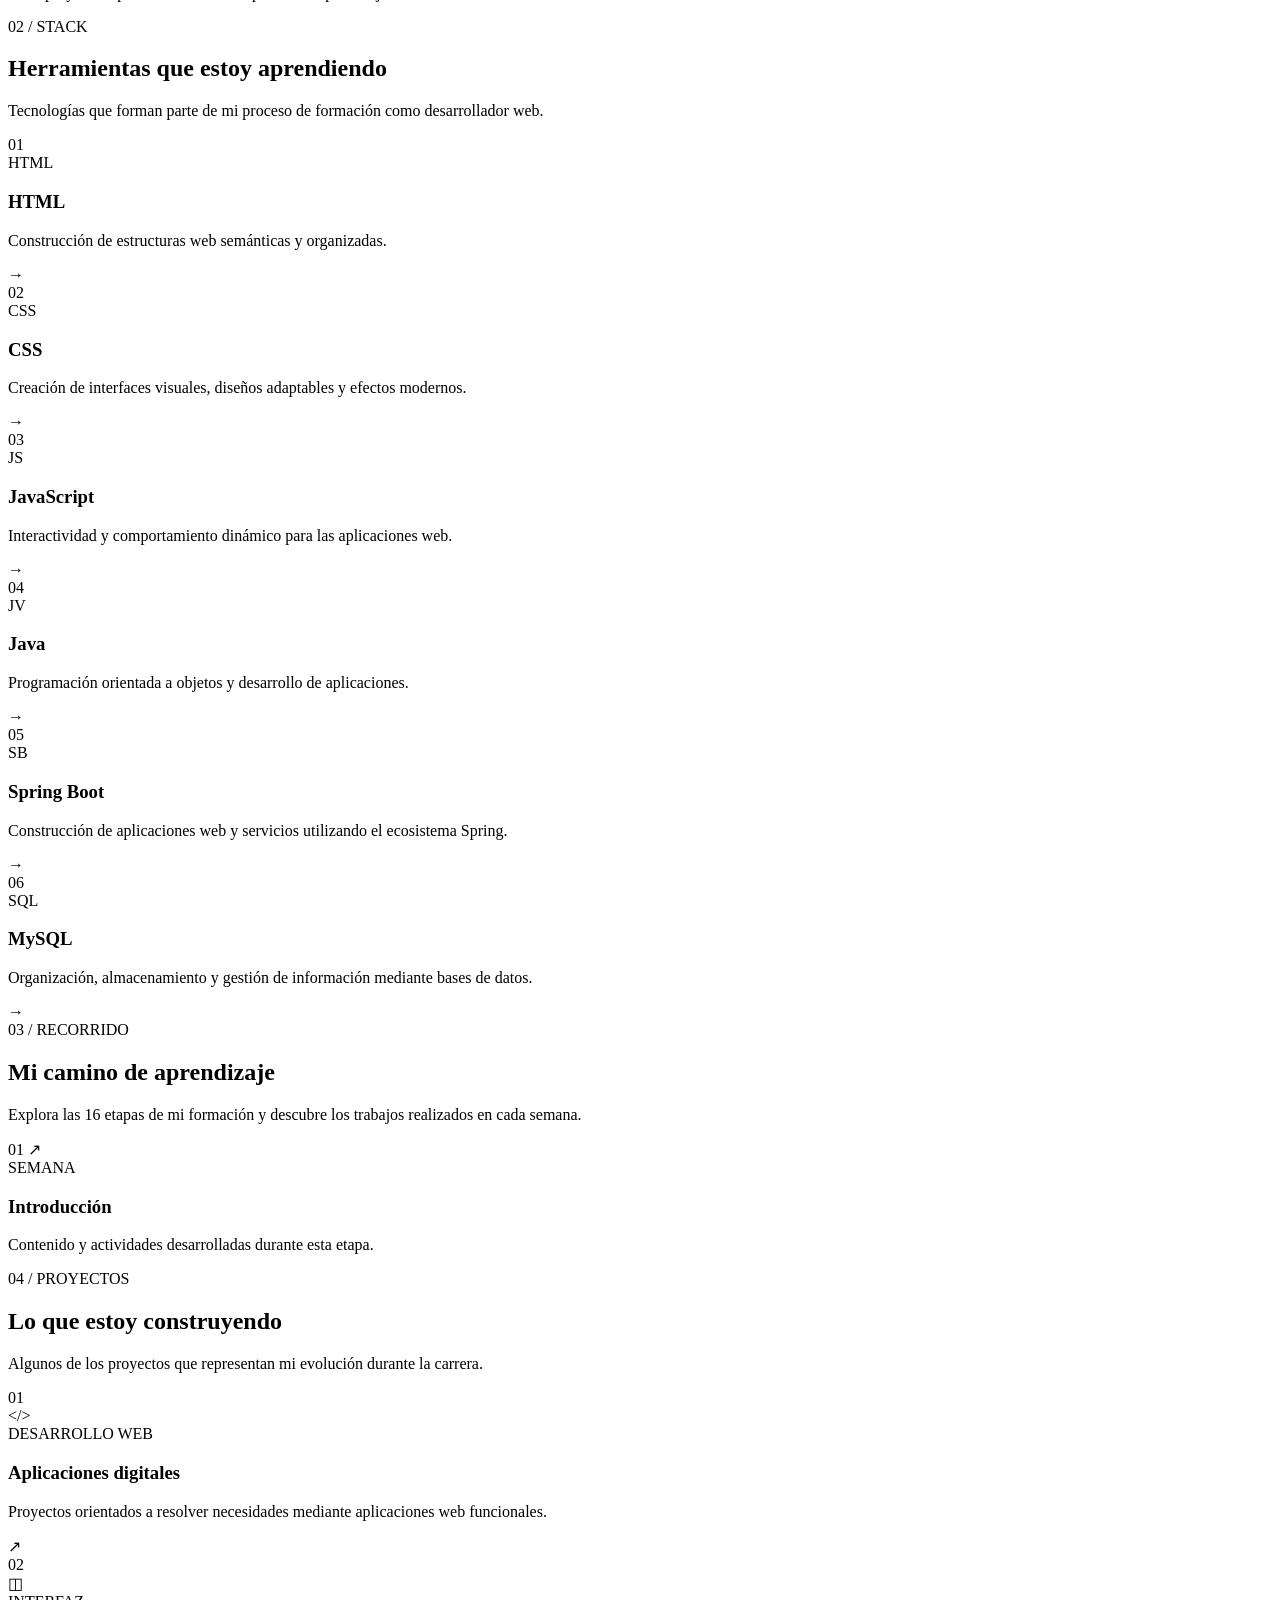
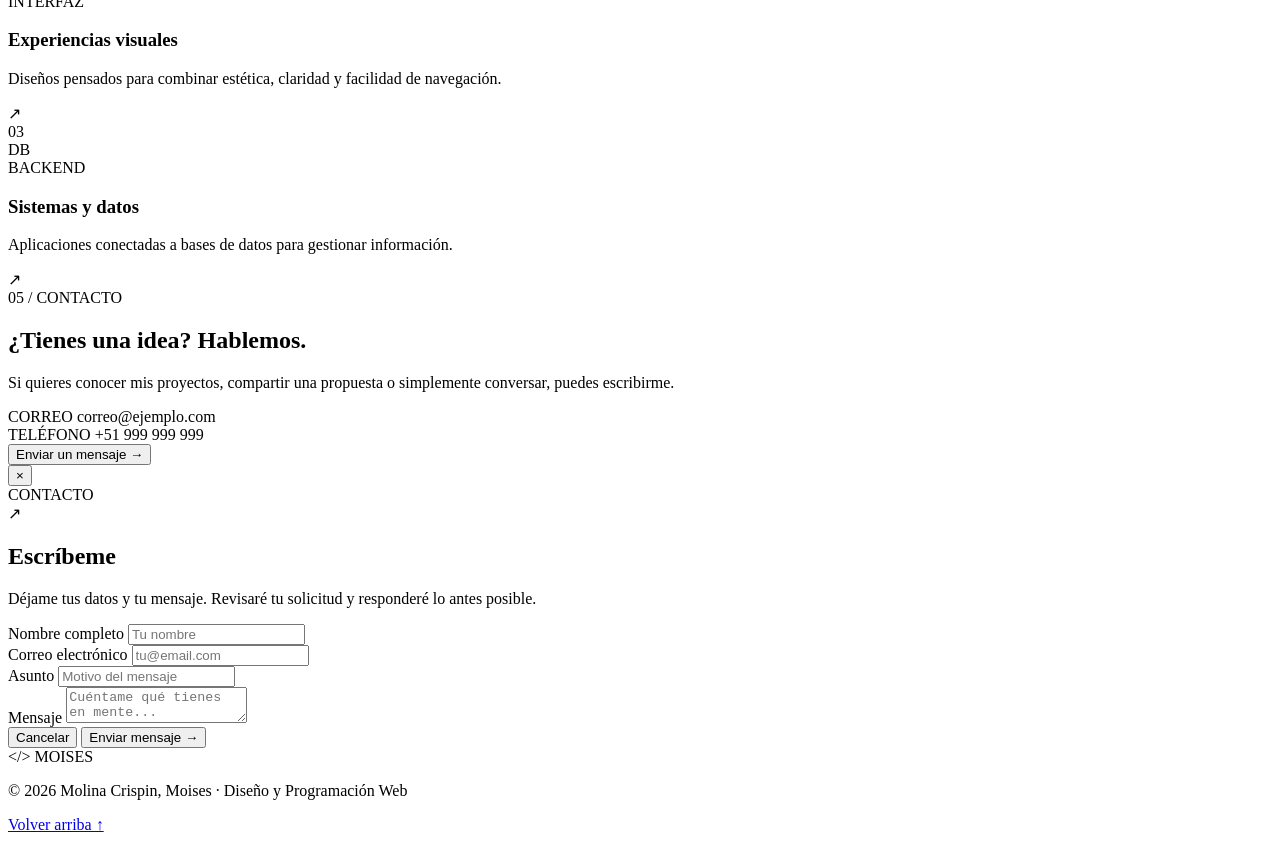
==== commit 208687f8: "Update index.html" ====
--- a/src/main/resources/templates/publico/index.html
+++ b/src/main/resources/templates/publico/index.html
@@ -194,10 +194,6 @@
 
         <div class="hero-content">
 
-            <!-- Texto descriptivo ubicado encima de la etiqueta -->
-            <p style="font-size: 0.9rem; color: #a0a0a0; margin-bottom: 12px; line-height: 1.4;">
-                Aquí puedes explorar los trabajos, proyectos y recursos que desarrollé durante esta etapa de aprendizaje.
-            </p>
 
             <div class="hero-label">
 
